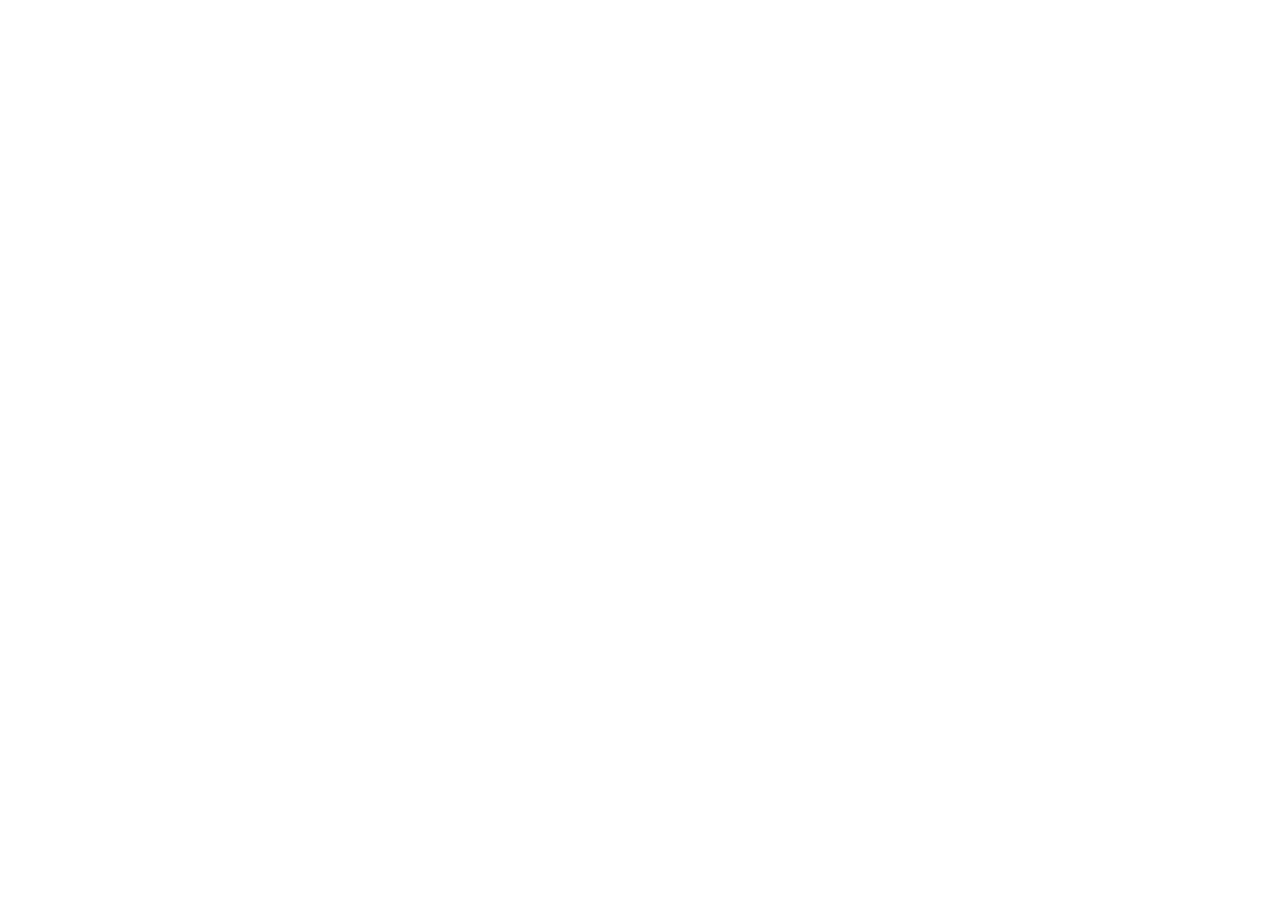
==== index.html @ 6444b683 "Add files via upload Upgrade Lock website homepage" ====
<!doctype html>
<html lang="en">
<head>
  <meta charset="utf-8">
  <meta name="viewport" content="width=device-width, initial-scale=1">
  <title>Download Lock</title>
  <meta http-equiv="refresh" content="0; url=https://github.com/kenixxi/Lock/releases/latest">
  <link rel="canonical" href="https://github.com/kenixxi/Lock/releases/latest">
</head>
<body><p>Opening the <a href="https://github.com/kenixxi/Lock/releases/latest">latest Lock release</a>…</p></body>
</html>
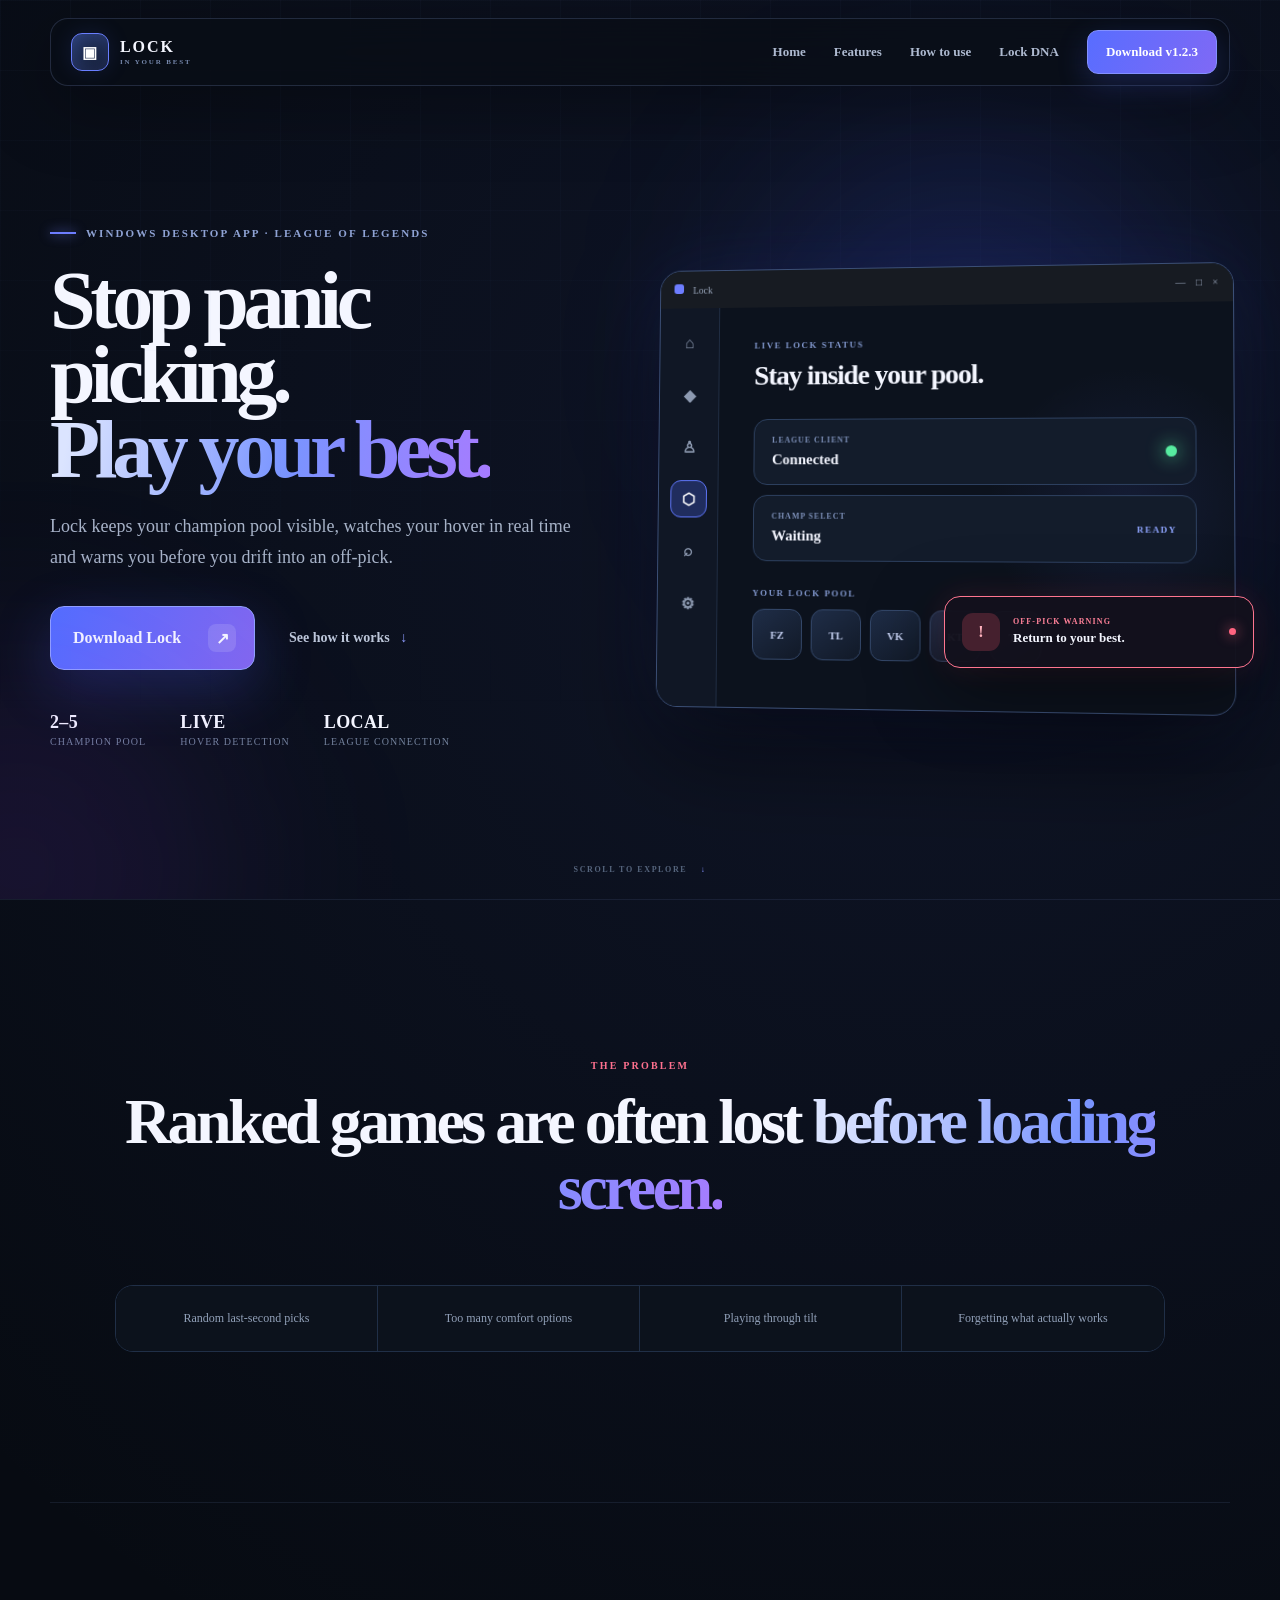
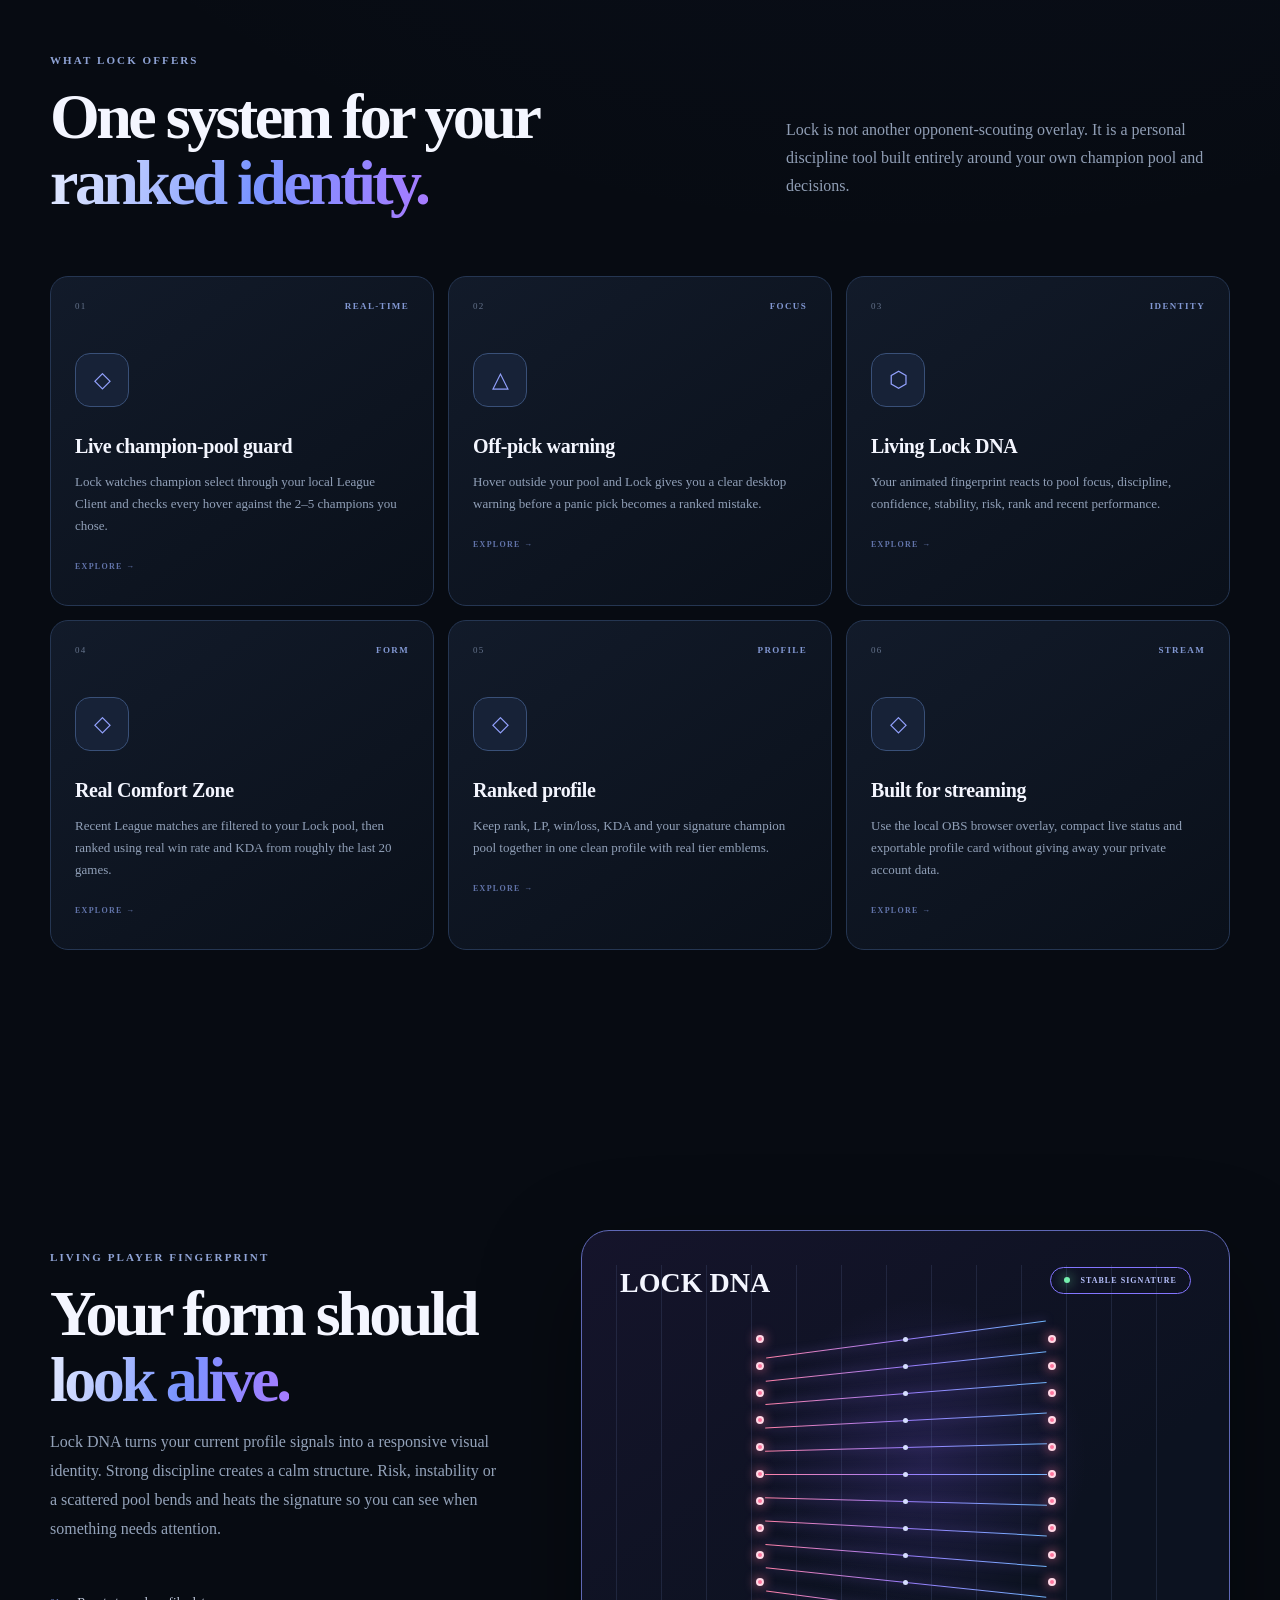
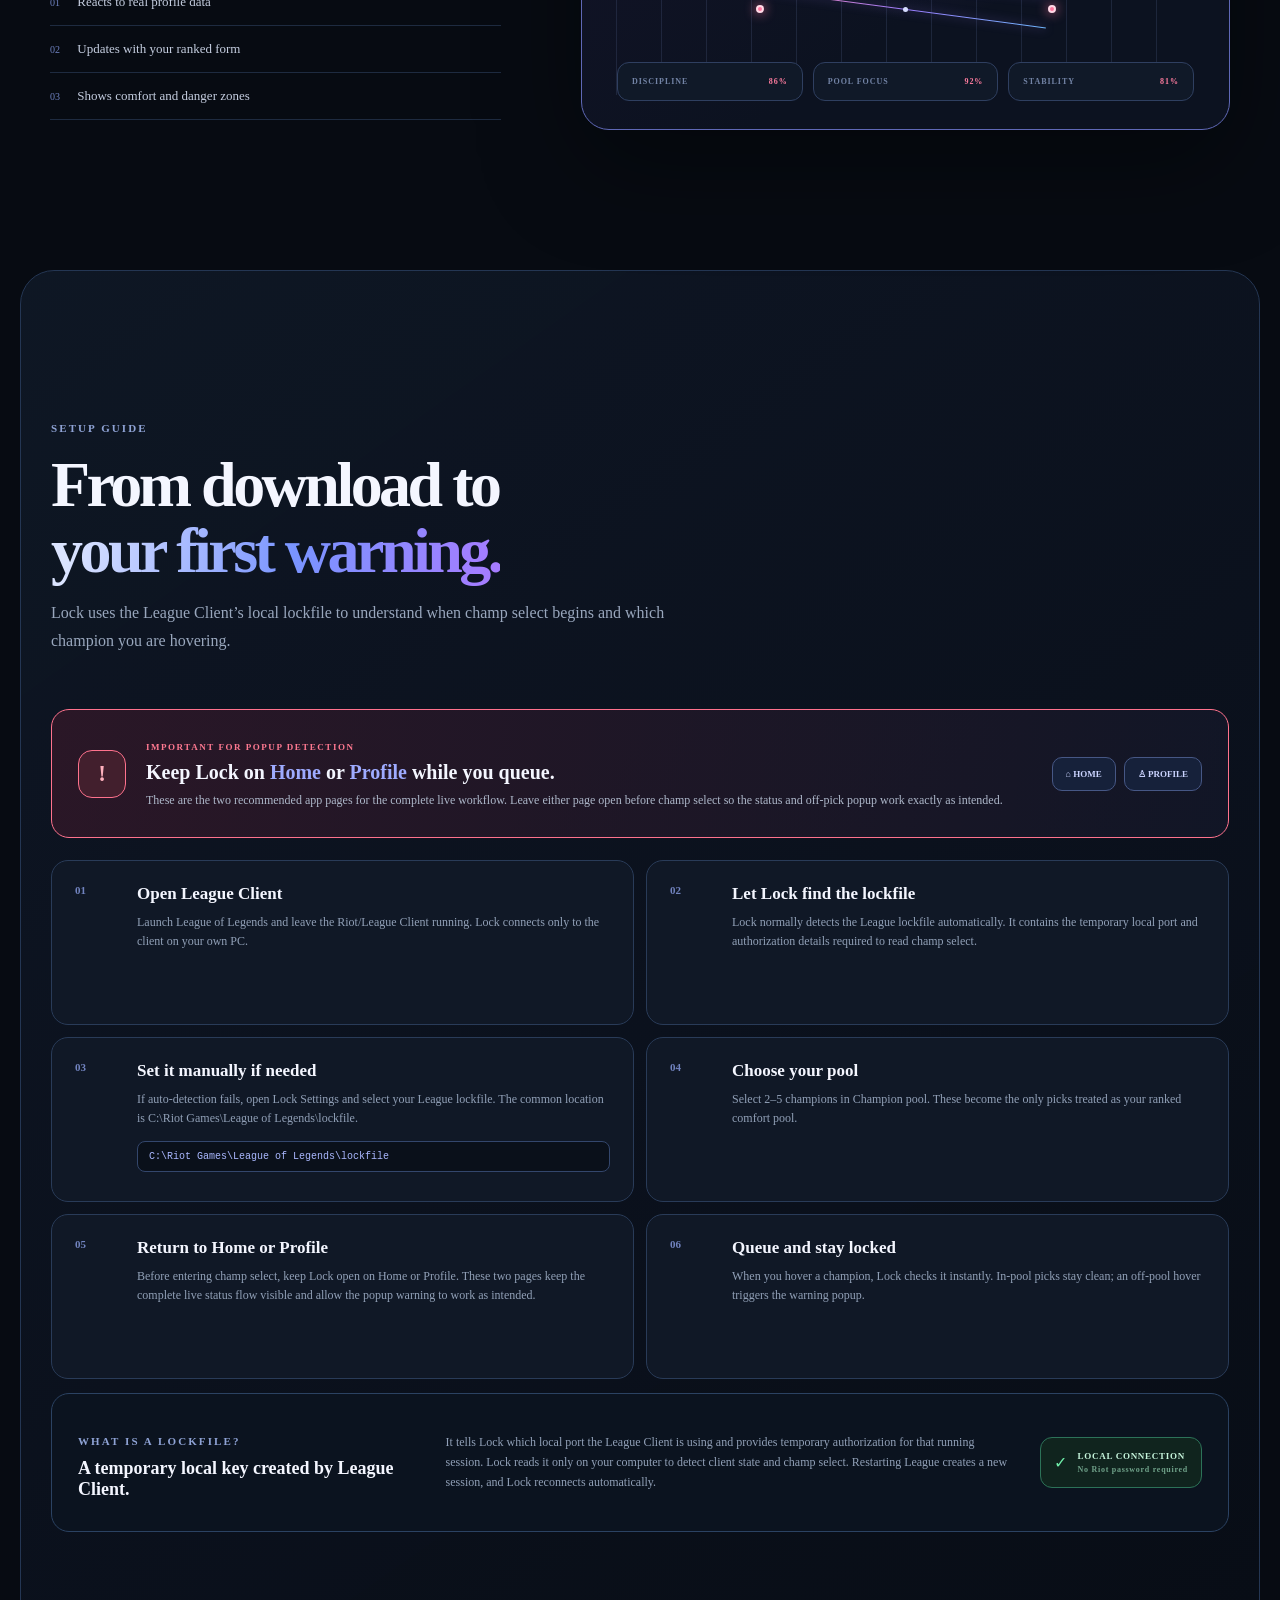
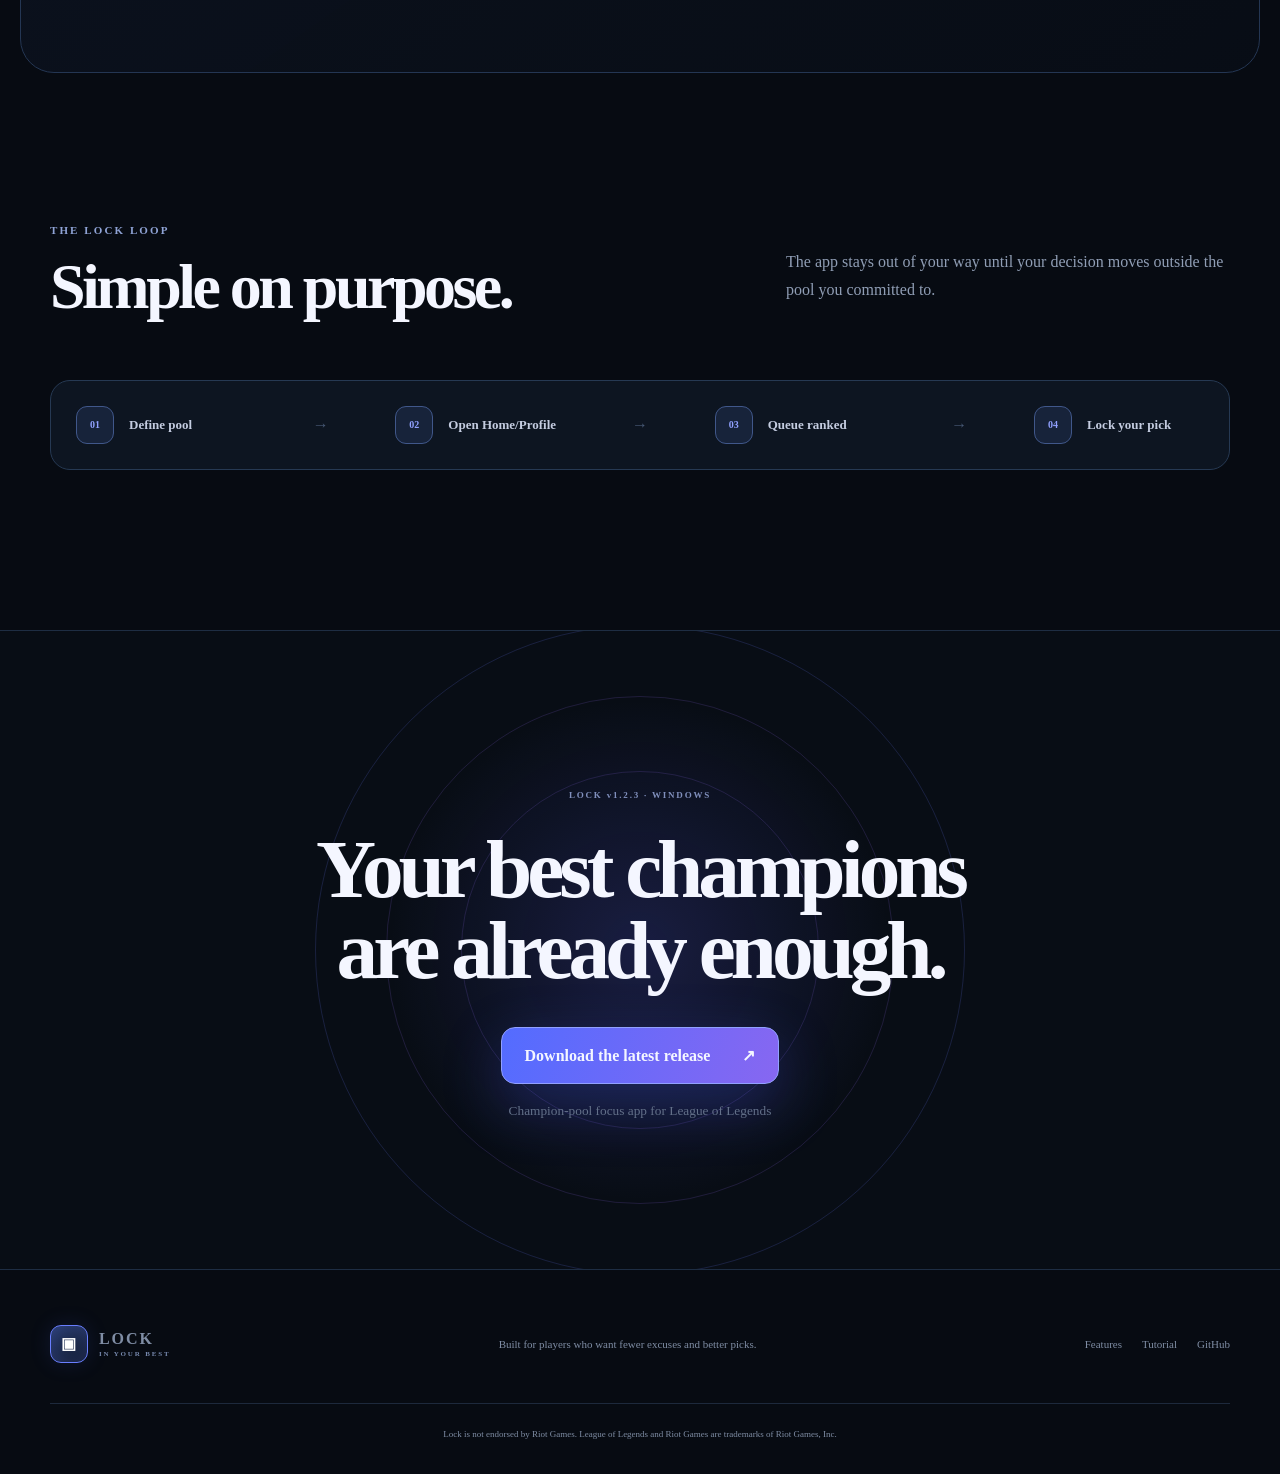
==== commit adf85402: "Add files via upload" ====
--- a/index.html
+++ b/index.html
@@ -3,9 +3,15 @@
 <head>
   <meta charset="utf-8">
   <meta name="viewport" content="width=device-width, initial-scale=1">
-  <title>Download Lock</title>
-  <meta http-equiv="refresh" content="0; url=https://github.com/kenixxi/Lock/releases/latest">
-  <link rel="canonical" href="https://github.com/kenixxi/Lock/releases/latest">
+  <title>Lock — Stay in Your Best</title>
+  <meta name="description" content="A champion-pool focus app for League of Legends. Lock watches champ select, warns against off-picks and turns your ranked identity into Living DNA.">
+  <meta name="keywords" content="League of Legends, champion pool, Lock, champ select, off-pick warning, Lock DNA">
+  <meta name="google-site-verification" content="-kxbopo822Q399k21LmDz-JWRbcwK-tRWRo0kkjUoxg">
+  <link rel="icon" href="assets/favicon.svg" type="image/svg+xml">
+  <link rel="stylesheet" href="styles.css">
 </head>
-<body><p>Opening the <a href="https://github.com/kenixxi/Lock/releases/latest">latest Lock release</a>…</p></body>
-</html>
+<body data-page="home">
+<main><nav class="nav-shell" aria-label="Primary navigation"><a class="brand" href="#home" aria-label="Lock home"><span class="brand-mark">▣</span><span>LOCK<small>IN YOUR BEST</small></span></a><button class="menu-button" aria-expanded="false" aria-label="Toggle navigation">☰</button><div class="nav-links "><a href="#home">Home</a><a href="#features">Features</a><a href="#tutorial">How to use</a><a href="#dna">Lock DNA</a><a class="nav-download" href="https://github.com/kenixxi/Lock/releases/latest">Download v1.2.3</a></div></nav><section class="hero" id="home"><div class="ambient ambient-one"></div><div class="ambient ambient-two"></div><div class="hero-copy reveal is-visible"><div class="eyebrow"><span></span> WINDOWS DESKTOP APP · LEAGUE OF LEGENDS</div><h1>Stop panic picking.<br/><em>Play your best.</em></h1><p class="hero-lead">Lock keeps your champion pool visible, watches your hover in real time and warns you before you drift into an off-pick.</p><div class="hero-actions"><a class="primary-cta" href="https://github.com/kenixxi/Lock/releases/latest"><span>Download Lock</span><b>↗</b></a><a class="secondary-cta" href="#tutorial">See how it works <span>↓</span></a></div><div class="hero-proof"><div><strong>2–5</strong><span>champion pool</span></div><div><strong>LIVE</strong><span>hover detection</span></div><div><strong>LOCAL</strong><span>League connection</span></div></div></div><div class="hero-product reveal is-visible"><div class="app-window"><div class="app-top"><span><i></i> Lock</span><b>—　□　×</b></div><div class="app-body"><aside><b>⌂</b><b>◆</b><b>♙</b><b class="active">⬡</b><b>⌕</b><b>⚙</b></aside><div class="app-content"><div class="app-label">LIVE LOCK STATUS</div><h3>Stay inside your pool.</h3><div class="status-row"><span><small>LEAGUE CLIENT</small>Connected</span><i></i></div><div class="status-row"><span><small>CHAMP SELECT</small>Waiting</span><b>READY</b></div><div class="pool-label">YOUR LOCK POOL</div><div class="champions"><span>FZ</span><span>TL</span><span>VK</span><span>KT</span><span>TF</span></div></div></div></div><div class="warning-toast"><span>!</span><div><small>OFF-PICK WARNING</small><strong>Return to your best.</strong></div><i></i></div></div><div class="scroll-cue">SCROLL TO EXPLORE <span>↓</span></div></section><section class="statement reveal"><p>THE PROBLEM</p><h2>Ranked games are often lost <em>before loading screen.</em></h2><div class="statement-grid"><span>Random last-second picks</span><span>Too many comfort options</span><span>Playing through tilt</span><span>Forgetting what actually works</span></div></section><section class="features section" id="features"><div class="section-heading reveal"><div><p class="kicker">WHAT LOCK OFFERS</p><h2>One system for your<br/><em>ranked identity.</em></h2></div><p>Lock is not another opponent-scouting overlay. It is a personal discipline tool built entirely around your own champion pool and decisions.</p></div><div class="feature-grid"><article class="feature-card reveal"><div class="feature-meta"><span>01</span><b>REAL-TIME</b></div><div class="feature-icon">◇</div><h3>Live champion-pool guard</h3><p>Lock watches champion select through your local League Client and checks every hover against the 2–5 champions you chose.</p><i>EXPLORE →</i></article><article class="feature-card reveal"><div class="feature-meta"><span>02</span><b>FOCUS</b></div><div class="feature-icon">△</div><h3>Off-pick warning</h3><p>Hover outside your pool and Lock gives you a clear desktop warning before a panic pick becomes a ranked mistake.</p><i>EXPLORE →</i></article><article class="feature-card reveal"><div class="feature-meta"><span>03</span><b>IDENTITY</b></div><div class="feature-icon">⬡</div><h3>Living Lock DNA</h3><p>Your animated fingerprint reacts to pool focus, discipline, confidence, stability, risk, rank and recent performance.</p><i>EXPLORE →</i></article><article class="feature-card reveal"><div class="feature-meta"><span>04</span><b>FORM</b></div><div class="feature-icon">◇</div><h3>Real Comfort Zone</h3><p>Recent League matches are filtered to your Lock pool, then ranked using real win rate and KDA from roughly the last 20 games.</p><i>EXPLORE →</i></article><article class="feature-card reveal"><div class="feature-meta"><span>05</span><b>PROFILE</b></div><div class="feature-icon">◇</div><h3>Ranked profile</h3><p>Keep rank, LP, win/loss, KDA and your signature champion pool together in one clean profile with real tier emblems.</p><i>EXPLORE →</i></article><article class="feature-card reveal"><div class="feature-meta"><span>06</span><b>STREAM</b></div><div class="feature-icon">◇</div><h3>Built for streaming</h3><p>Use the local OBS browser overlay, compact live status and exportable profile card without giving away your private account data.</p><i>EXPLORE →</i></article></div></section><section class="dna-section section" id="dna"><div class="dna-copy reveal"><p class="kicker">LIVING PLAYER FINGERPRINT</p><h2>Your form should<br/><em>look alive.</em></h2><p>Lock DNA turns your current profile signals into a responsive visual identity. Strong discipline creates a calm structure. Risk, instability or a scattered pool bends and heats the signature so you can see when something needs attention.</p><ul><li><span>01</span> Reacts to real profile data</li><li><span>02</span> Updates with your ranked form</li><li><span>03</span> Shows comfort and danger zones</li></ul></div><div class="reveal"><div class="dna-stage" aria-label="Animated Lock DNA preview"><div class="dna-grid"></div><div class="dna-title">LOCK DNA</div><div class="dna-state"><span></span> STABLE SIGNATURE</div><div class="helix" aria-hidden="true"><div class="helix-row" style="--i:0"><i></i><b></b><i></i></div><div class="helix-row" style="--i:1"><i></i><b></b><i></i></div><div class="helix-row" style="--i:2"><i></i><b></b><i></i></div><div class="helix-row" style="--i:3"><i></i><b></b><i></i></div><div class="helix-row" style="--i:4"><i></i><b></b><i></i></div><div class="helix-row" style="--i:5"><i></i><b></b><i></i></div><div class="helix-row" style="--i:6"><i></i><b></b><i></i></div><div class="helix-row" style="--i:7"><i></i><b></b><i></i></div><div class="helix-row" style="--i:8"><i></i><b></b><i></i></div><div class="helix-row" style="--i:9"><i></i><b></b><i></i></div><div class="helix-row" style="--i:10"><i></i><b></b><i></i></div></div><div class="dna-foot"><span>DISCIPLINE <strong>86%</strong></span><span>POOL FOCUS <strong>92%</strong></span><span>STABILITY <strong>81%</strong></span></div></div></div></section><section class="tutorial section" id="tutorial"><div class="tutorial-head reveal"><p class="kicker">SETUP GUIDE</p><h2>From download to<br/><em>your first warning.</em></h2><p>Lock uses the League Client’s local lockfile to understand when champ select begins and which champion you are hovering.</p></div><div class="critical-note reveal"><div class="critical-icon">!</div><div><small>IMPORTANT FOR POPUP DETECTION</small><h3>Keep Lock on <strong>Home</strong> or <strong>Profile</strong> while you queue.</h3><p>These are the two recommended app pages for the complete live workflow. Leave either page open before champ select so the status and off-pick popup work exactly as intended.</p></div><div class="page-pills"><span>⌂ HOME</span><span>♙ PROFILE</span></div></div><div class="tutorial-grid"><article class="tutorial-step reveal"><div class="step-number">01</div><div><h3>Open League Client</h3><p>Launch League of Legends and leave the Riot/League Client running. Lock connects only to the client on your own PC.</p></div></article><article class="tutorial-step reveal"><div class="step-number">02</div><div><h3>Let Lock find the lockfile</h3><p>Lock normally detects the League lockfile automatically. It contains the temporary local port and authorization details required to read champ select.</p></div></article><article class="tutorial-step reveal"><div class="step-number">03</div><div><h3>Set it manually if needed</h3><p>If auto-detection fails, open Lock Settings and select your League lockfile. The common location is C:\Riot Games\League of Legends\lockfile.</p><code>C:\Riot Games\League of Legends\lockfile</code></div></article><article class="tutorial-step reveal"><div class="step-number">04</div><div><h3>Choose your pool</h3><p>Select 2–5 champions in Champion pool. These become the only picks treated as your ranked comfort pool.</p></div></article><article class="tutorial-step reveal"><div class="step-number">05</div><div><h3>Return to Home or Profile</h3><p>Before entering champ select, keep Lock open on Home or Profile. These two pages keep the complete live status flow visible and allow the popup warning to work as intended.</p></div></article><article class="tutorial-step reveal"><div class="step-number">06</div><div><h3>Queue and stay locked</h3><p>When you hover a champion, Lock checks it instantly. In-pool picks stay clean; an off-pool hover triggers the warning popup.</p></div></article></div><div class="lockfile-explainer reveal"><div><p class="kicker">WHAT IS A LOCKFILE?</p><h3>A temporary local key created by League Client.</h3></div><p>It tells Lock which local port the League Client is using and provides temporary authorization for that running session. Lock reads it only on your computer to detect client state and champ select. Restarting League creates a new session, and Lock reconnects automatically.</p><div class="privacy-badge"><span>✓</span><b>LOCAL CONNECTION<small>No Riot password required</small></b></div></div></section><section class="workflow section"><div class="section-heading reveal"><div><p class="kicker">THE LOCK LOOP</p><h2>Simple on purpose.</h2></div><p>The app stays out of your way until your decision moves outside the pool you committed to.</p></div><div class="flow-line reveal"><div><b>01</b><span>Define pool</span></div><i>→</i><div><b>02</b><span>Open Home/Profile</span></div><i>→</i><div><b>03</b><span>Queue ranked</span></div><i>→</i><div><b>04</b><span>Lock your pick</span></div></div></section><section class="final-cta reveal"><div class="cta-lines"></div><p>LOCK v1.2.3 · WINDOWS</p><h2>Your best champions<br/>are already enough.</h2><a href="https://github.com/kenixxi/Lock/releases/latest">Download the latest release <span>↗</span></a><small>Champion-pool focus app for League of Legends</small></section><footer><a class="brand" href="#home"><span class="brand-mark">▣</span><span>LOCK<small>IN YOUR BEST</small></span></a><p>Built for players who want fewer excuses and better picks.</p><div><a href="#features">Features</a><a href="#tutorial">Tutorial</a><a href="https://github.com/kenixxi/Lock">GitHub</a></div><small>Lock is not endorsed by Riot Games. League of Legends and Riot Games are trademarks of Riot Games, Inc.</small></footer></main>
+<script src="script.js"></script>
+</body>
+</html>
--- a/styles.css
+++ b/styles.css
@@ -0,0 +1,52 @@
+:root { --bg:#070b12; --panel:#101724; --panel2:#151e2d; --line:#263854; --text:#f4f6ff; --muted:#9aaac5; --blue:#6b7cff; --violet:#9b72ff; --cyan:#55b9ff; }
+* { box-sizing:border-box; }
+html { scroll-behavior:smooth; background:var(--bg); }
+body { margin:0; background:var(--bg); color:var(--text); font-family:var(--font-geist-sans),Arial,sans-serif; overflow-x:hidden; }
+a { color:inherit; text-decoration:none; }
+button { font:inherit; }
+::selection { background:#6b7cff; color:white; }
+main { min-height:100vh; background:radial-gradient(circle at 72% 8%,rgba(68,88,190,.12),transparent 23%),var(--bg); }
+.nav-shell { position:fixed; z-index:50; top:18px; left:50%; transform:translateX(-50%); width:min(1180px,calc(100% - 32px)); height:68px; padding:0 12px 0 20px; display:flex; align-items:center; justify-content:space-between; border:1px solid rgba(116,139,187,.24); border-radius:18px; background:rgba(9,14,23,.82); backdrop-filter:blur(22px); box-shadow:0 18px 70px rgba(0,0,0,.34); }
+.brand { display:flex; align-items:center; gap:11px; font-weight:900; letter-spacing:.12em; }
+.brand-mark { display:grid; place-items:center; width:38px; height:38px; color:white; border:1px solid #697eff; border-radius:11px; background:linear-gradient(145deg,#263969,#111a2d); box-shadow:inset 0 0 18px rgba(107,124,255,.18),0 0 22px rgba(86,105,255,.13); }
+.brand small { display:block; margin-top:2px; color:#7688ac; font-size:7px; letter-spacing:.26em; }
+.nav-links { display:flex; align-items:center; gap:28px; color:#aebad0; font-size:13px; font-weight:650; }
+.nav-links>a { transition:.2s ease; }
+.nav-links>a:hover { color:white; }
+.nav-download { padding:13px 18px; color:white!important; border:1px solid #8390ff; border-radius:11px; background:linear-gradient(115deg,#586dff,#7f69f5); box-shadow:0 10px 30px rgba(83,103,255,.22); }
+.menu-button { display:none; color:white; border:0; background:transparent; font-size:25px; }
+.hero { position:relative; min-height:100svh; padding:165px max(28px,calc((100vw - 1180px)/2)) 90px; display:grid; grid-template-columns:.95fr 1.05fr; align-items:center; gap:78px; overflow:hidden; border-bottom:1px solid rgba(99,124,174,.15); }
+.hero:before { content:""; position:absolute; inset:0; pointer-events:none; background-image:linear-gradient(rgba(99,124,174,.045) 1px,transparent 1px),linear-gradient(90deg,rgba(99,124,174,.045) 1px,transparent 1px); background-size:70px 70px; mask-image:linear-gradient(to bottom,#000,transparent 82%); }
+.ambient { position:absolute; width:420px; height:420px; border-radius:50%; filter:blur(100px); pointer-events:none; animation:ambient 8s ease-in-out infinite alternate; }
+.ambient-one { right:8%; top:17%; background:rgba(65,88,255,.18); }.ambient-two { left:-15%; bottom:-20%; background:rgba(145,70,255,.11); animation-delay:-3s; }
+.eyebrow,.kicker { color:#8fa3d5; font-size:11px; font-weight:850; letter-spacing:.19em; }
+.eyebrow { display:flex; align-items:center; gap:10px; }.eyebrow span { width:26px; height:2px; background:#6d7dff; box-shadow:0 0 12px #6d7dff; }
+.hero h1 { margin:25px 0 24px; font-size:clamp(56px,6.4vw,98px); line-height:.91; letter-spacing:-.065em; font-weight:860; }
+h1 em,h2 em { color:transparent; font-style:normal; background:linear-gradient(100deg,#dbe4ff 5%,#7994ff 54%,#a77bff); background-clip:text; -webkit-background-clip:text; }
+.hero-lead { max-width:610px; margin:0; color:#a7b3c8; font-size:18px; line-height:1.7; }
+.hero-actions { display:flex; align-items:center; gap:16px; margin:34px 0 42px; }
+.primary-cta { min-width:205px; display:flex; justify-content:space-between; align-items:center; padding:17px 18px 17px 22px; border:1px solid #91a0ff; border-radius:14px; background:linear-gradient(110deg,#526dff,#8267ef); box-shadow:0 18px 55px rgba(76,97,255,.25); font-weight:800; transition:.25s ease; }.primary-cta:hover { transform:translateY(-3px); box-shadow:0 24px 70px rgba(76,97,255,.4); }.primary-cta b { display:grid; place-items:center; width:28px; height:28px; border-radius:8px; background:rgba(255,255,255,.13); }
+.secondary-cta { padding:16px 18px; color:#bdc7da; font-size:14px; font-weight:700; }.secondary-cta span { margin-left:7px; color:#8d9cff; }
+.hero-proof { display:flex; gap:34px; }.hero-proof div { display:flex; flex-direction:column; gap:3px; }.hero-proof strong { font-size:18px; letter-spacing:.02em; }.hero-proof span { color:#73829c; font-size:10px; letter-spacing:.11em; text-transform:uppercase; }
+.hero-product { position:relative; perspective:1200px; }
+.app-window { overflow:hidden; border:1px solid #3b4f76; border-radius:22px; background:#0c121d; box-shadow:0 45px 100px rgba(0,0,0,.52),0 0 80px rgba(76,96,255,.12); transform:rotateY(-5deg) rotateX(2deg); animation:float 6s ease-in-out infinite; }
+.app-top { height:38px; padding:0 14px; display:flex; align-items:center; justify-content:space-between; color:#9ba8bd; background:#171b22; font-size:10px; }.app-top i { display:inline-block; width:10px; height:10px; margin-right:7px; border-radius:3px; background:#6d7dff; }.app-top b { font-weight:400; }
+.app-body { height:405px; display:grid; grid-template-columns:62px 1fr; }.app-body aside { display:flex; flex-direction:column; align-items:center; gap:15px; padding:17px 8px; border-right:1px solid #202d43; background:#101725; }.app-body aside b { width:38px; height:38px; display:grid; place-items:center; border-radius:11px; color:#8d9ab1; }.app-body aside .active { color:white; border:1px solid #6078ff; background:#202d5e; }
+.app-content { padding:34px 36px; background:radial-gradient(circle at 80% 50%,rgba(76,95,210,.13),transparent 30%); }.app-label,.pool-label { color:#8298ce; font-size:9px; letter-spacing:.18em; font-weight:900; }.app-content h3 { margin:10px 0 28px; font-size:28px; letter-spacing:-.04em; }.status-row { height:67px; margin:10px 0; padding:0 18px; display:flex; align-items:center; justify-content:space-between; border:1px solid #2d405f; border-radius:14px; background:#131c2b; font-size:15px; font-weight:800; }.status-row span { display:flex; flex-direction:column; gap:7px; }.status-row small { color:#7e91ba; font-size:8px; letter-spacing:.13em; }.status-row i { width:11px; height:11px; border-radius:50%; background:#57eca0; box-shadow:0 0 18px #57eca0; }.status-row b { color:#8fa5ff; font-size:9px; letter-spacing:.15em; }.pool-label { margin-top:27px; }.champions { display:flex; gap:9px; margin-top:11px; }.champions span { width:51px; height:51px; display:grid; place-items:center; border:1px solid #34486a; border-radius:12px; color:#c4cff0; background:linear-gradient(145deg,#1f2d47,#111927); font-size:11px; font-weight:900; }
+.warning-toast { position:absolute; right:-24px; bottom:42px; width:310px; padding:16px 17px; display:flex; align-items:center; gap:13px; border:1px solid #ff758f; border-radius:16px; background:rgba(19,17,29,.96); box-shadow:0 22px 70px rgba(0,0,0,.5),0 0 30px rgba(255,86,120,.14); animation:toast 3s ease-in-out infinite; }.warning-toast>span { width:38px; height:38px; display:grid; place-items:center; border-radius:11px; color:#ffb1bd; background:#45202e; font-weight:900; }.warning-toast div { display:flex; flex-direction:column; gap:4px; }.warning-toast small { color:#ff8199; font-size:8px; font-weight:900; letter-spacing:.14em; }.warning-toast strong { font-size:13px; }.warning-toast i { margin-left:auto; width:7px; height:7px; border-radius:50%; background:#ff6480; box-shadow:0 0 13px #ff6480; }
+.scroll-cue { position:absolute; bottom:25px; left:50%; transform:translateX(-50%); color:#56657d; font-size:8px; font-weight:800; letter-spacing:.2em; }.scroll-cue span { margin-left:10px; color:#8391ff; }
+.section { width:min(1180px,calc(100% - 44px)); margin:0 auto; padding:140px 0; }
+.statement { width:min(1050px,calc(100% - 44px)); margin:auto; padding:150px 0; text-align:center; }.statement>p { color:#ff718f; font-size:10px; font-weight:900; letter-spacing:.22em; }.statement h2,.section-heading h2,.dna-copy h2,.tutorial-head h2 { margin:18px 0 0; font-size:clamp(42px,5vw,70px); line-height:1.03; letter-spacing:-.055em; }.statement-grid { margin-top:64px; display:grid; grid-template-columns:repeat(4,1fr); border:1px solid #202f47; border-radius:18px; overflow:hidden; }.statement-grid span { padding:25px 15px; color:#91a0b8; border-right:1px solid #202f47; background:#0c121c; font-size:12px; }.statement-grid span:last-child { border:0; }
+.features { border-top:1px solid rgba(104,128,177,.15); }.section-heading { display:grid; grid-template-columns:1.2fr .8fr; align-items:end; gap:70px; margin-bottom:60px; }.section-heading>p { color:#909eb5; line-height:1.75; }.feature-grid { display:grid; grid-template-columns:repeat(3,1fr); gap:14px; }.feature-card { min-height:330px; padding:24px; border:1px solid #253652; border-radius:18px; background:linear-gradient(145deg,rgba(19,28,44,.92),rgba(10,16,26,.97)); transition:.35s ease; }.feature-card:hover { transform:translateY(-8px); border-color:#6678d5; box-shadow:0 22px 70px rgba(0,0,0,.3),inset 0 0 45px rgba(91,108,255,.04); }.feature-meta { display:flex; justify-content:space-between; color:#65738c; font-size:9px; letter-spacing:.15em; }.feature-meta b { color:#8298d3; }.feature-icon { width:54px; height:54px; margin:42px 0 28px; display:grid; place-items:center; border:1px solid #395078; border-radius:15px; color:#94a3ff; background:#172237; font-size:22px; }.feature-card h3 { margin:0 0 13px; font-size:20px; letter-spacing:-.02em; }.feature-card p { margin:0; color:#91a0b8; font-size:13px; line-height:1.7; }.feature-card>i { display:block; margin-top:25px; color:#6274aa; font-size:8px; font-style:normal; font-weight:900; letter-spacing:.16em; }
+.dna-section { display:grid; grid-template-columns:.82fr 1.18fr; align-items:center; gap:80px; }.dna-copy>p:not(.kicker) { color:#94a3ba; line-height:1.8; }.dna-copy ul { padding:0; margin:35px 0 0; list-style:none; }.dna-copy li { padding:15px 0; color:#c5cee0; border-bottom:1px solid #1e2b40; font-size:13px; }.dna-copy li span { margin-right:14px; color:#6f82c1; font-size:10px; }
+.dna-stage { position:relative; min-height:500px; overflow:hidden; border:1px solid #5f68b6; border-radius:28px; background:radial-gradient(circle at 53% 46%,rgba(108,78,214,.22),transparent 37%),linear-gradient(145deg,#15142b,#0c1220 65%); box-shadow:0 35px 100px rgba(0,0,0,.38); }.dna-grid { position:absolute; inset:34px; opacity:.25; background-image:linear-gradient(90deg,#50608a 1px,transparent 1px); background-size:45px 100%; }.dna-title { position:absolute; top:36px; left:38px; font-size:28px; font-weight:900; }.dna-state { position:absolute; top:36px; right:38px; padding:8px 13px; border:1px solid #8375ff; border-radius:20px; color:#b8c2ff; font-size:8px; font-weight:900; letter-spacing:.13em; }.dna-state span { display:inline-block; width:6px; height:6px; margin-right:7px; border-radius:50%; background:#74f0ae; box-shadow:0 0 12px #74f0ae; }.helix { position:absolute; top:95px; left:50%; width:300px; transform:translateX(-50%); }.helix-row { --i:0; height:27px; position:relative; display:flex; align-items:center; justify-content:space-between; animation:helixShift 3.3s ease-in-out infinite alternate; animation-delay:calc(var(--i)*-.13s); }.helix-row:after { content:""; position:absolute; left:9px; right:9px; height:1px; background:linear-gradient(90deg,#ff83aa,#9b7dff,#70b7ff); box-shadow:0 0 10px rgba(155,125,255,.7); transform:rotate(calc((var(--i) - 5)*1.5deg)); }.helix-row i { z-index:1; width:8px; height:8px; border:2px solid #ffd8e6; border-radius:50%; background:#ff769e; box-shadow:0 0 12px #ff769e; }.helix-row b { z-index:1; width:5px; height:5px; border-radius:50%; background:#d6deff; }.dna-foot { position:absolute; left:35px; right:35px; bottom:28px; display:grid; grid-template-columns:repeat(3,1fr); gap:10px; }.dna-foot span { padding:14px; display:flex; justify-content:space-between; color:#7384a6; border:1px solid #2f3f60; border-radius:12px; background:#101928; font-size:8px; font-weight:900; letter-spacing:.12em; }.dna-foot strong { color:#ff7c9f; }
+.tutorial { width:min(1240px,calc(100% - 36px)); padding-left:30px; padding-right:30px; border:1px solid #243653; border-radius:34px; background:linear-gradient(145deg,rgba(15,23,37,.95),rgba(8,13,22,.98)); }.tutorial-head { max-width:780px; }.tutorial-head>p:last-child { max-width:650px; color:#99a7bd; line-height:1.75; }.critical-note { margin:54px 0 22px; padding:26px; display:grid; grid-template-columns:auto 1fr auto; align-items:center; gap:20px; border:1px solid #ff728d; border-radius:18px; background:linear-gradient(100deg,rgba(62,25,42,.6),rgba(20,24,42,.72)); }.critical-icon { width:48px; height:48px; display:grid; place-items:center; color:#ffb0bd; border:1px solid #ff728d; border-radius:14px; background:#421f2d; font-size:23px; font-weight:900; }.critical-note small { color:#ff7991; font-size:9px; font-weight:900; letter-spacing:.17em; }.critical-note h3 { margin:7px 0; font-size:20px; }.critical-note h3 strong { color:#9eabff; }.critical-note p { margin:0; color:#aeb8ca; font-size:12px; line-height:1.6; }.page-pills { display:flex; gap:8px; }.page-pills span { padding:11px 13px; border:1px solid #465785; border-radius:10px; background:#16213a; color:#cbd4ff; font-size:9px; font-weight:900; }
+.tutorial-grid { display:grid; grid-template-columns:repeat(2,1fr); gap:12px; }.tutorial-step { min-height:165px; padding:23px; display:grid; grid-template-columns:45px 1fr; gap:17px; border:1px solid #293b58; border-radius:17px; background:#101826; transition:.3s ease; }.tutorial-step:hover { border-color:#6374cc; background:#131e30; }.step-number { color:#7183bf; font-size:11px; font-weight:900; }.tutorial-step h3 { margin:0 0 9px; font-size:17px; }.tutorial-step p { margin:0; color:#91a0b7; font-size:12px; line-height:1.65; }.tutorial-step code { display:block; max-width:100%; margin-top:12px; padding:9px 11px; overflow:hidden; color:#aab8ff; border:1px solid #33466c; border-radius:8px; background:#0a101a; font-size:10px; text-overflow:ellipsis; }.lockfile-explainer { margin-top:14px; padding:26px; display:grid; grid-template-columns:.75fr 1.25fr auto; align-items:center; gap:28px; border:1px solid #2b4262; border-radius:18px; background:#0b131f; }.lockfile-explainer h3 { margin:8px 0 0; font-size:18px; }.lockfile-explainer>p { color:#91a0b7; font-size:12px; line-height:1.7; }.privacy-badge { display:flex; align-items:center; gap:11px; padding:13px; border:1px solid #2c7258; border-radius:12px; background:#10241e; }.privacy-badge>span { color:#70efaa; }.privacy-badge b { color:#c7f6dd; font-size:9px; letter-spacing:.08em; }.privacy-badge small { display:block; margin-top:4px; color:#70a28a; font-size:8px; }
+.workflow { padding-bottom:160px; }.flow-line { display:flex; align-items:center; justify-content:space-between; padding:25px; border:1px solid #263953; border-radius:20px; background:#0d1521; }.flow-line div { min-width:170px; display:flex; align-items:center; gap:15px; }.flow-line b { width:38px; height:38px; display:grid; place-items:center; border:1px solid #40578a; border-radius:11px; color:#91a1ff; background:#17233a; font-size:10px; }.flow-line span { color:#c4cce0; font-size:13px; font-weight:800; }.flow-line i { color:#465874; font-style:normal; }
+.final-cta { position:relative; min-height:620px; padding:150px 24px; display:flex; flex-direction:column; align-items:center; justify-content:center; overflow:hidden; text-align:center; border-top:1px solid #1e2d43; border-bottom:1px solid #1e2d43; background:radial-gradient(circle at 50% 50%,rgba(86,87,225,.22),transparent 35%),#080d15; }.cta-lines { position:absolute; width:650px; height:650px; border:1px solid rgba(105,123,255,.18); border-radius:50%; animation:spin 25s linear infinite; }.cta-lines:before,.cta-lines:after { content:""; position:absolute; border:1px solid rgba(155,112,255,.16); border-radius:50%; }.cta-lines:before { inset:70px; }.cta-lines:after { inset:145px; }.final-cta>*:not(.cta-lines) { position:relative; }.final-cta>p { color:#8190bd; font-size:9px; font-weight:900; letter-spacing:.2em; }.final-cta h2 { margin:20px 0 35px; font-size:clamp(48px,6.5vw,88px); line-height:.98; letter-spacing:-.06em; }.final-cta a { padding:18px 23px; border:1px solid #91a0ff; border-radius:14px; background:linear-gradient(110deg,#536cff,#8767f1); font-weight:850; box-shadow:0 20px 60px rgba(76,97,255,.28); }.final-cta a span { margin-left:28px; }.final-cta small { margin-top:19px; color:#637089; }
+footer { width:min(1180px,calc(100% - 44px)); margin:auto; padding:55px 0 35px; display:grid; grid-template-columns:auto 1fr auto; align-items:center; gap:40px; color:#7f8da4; }footer>p { text-align:center; font-size:11px; }footer>div { display:flex; gap:20px; font-size:11px; }footer>small { grid-column:1/-1; padding-top:25px; border-top:1px solid #1d293c; text-align:center; font-size:9px; }
+.reveal { opacity:0; transform:translateY(28px); transition:opacity .8s ease,transform .8s cubic-bezier(.2,.7,.2,1); }.reveal.is-visible { opacity:1; transform:none; }.feature-card:nth-child(2),.tutorial-step:nth-child(2) { transition-delay:.08s; }.feature-card:nth-child(3),.tutorial-step:nth-child(3) { transition-delay:.16s; }
+@keyframes float { 50% { transform:rotateY(-2deg) rotateX(1deg) translateY(-11px); } }@keyframes toast { 50% { transform:translateY(-7px); } }@keyframes ambient { to { transform:translate(35px,-25px) scale(1.12); } }@keyframes helixShift { from { transform:scaleX(.63); } to { transform:scaleX(1); } }@keyframes spin { to { transform:rotate(360deg); } }
+@media(max-width:900px){.nav-links{display:none;position:absolute;top:76px;left:0;right:0;padding:20px;flex-direction:column;align-items:stretch;border:1px solid #263854;border-radius:16px;background:#0c121d}.nav-links.open{display:flex}.menu-button{display:block}.hero{grid-template-columns:1fr;padding-top:145px;gap:70px}.hero-copy{text-align:center}.eyebrow,.hero-actions,.hero-proof{justify-content:center}.hero-lead{margin:auto}.hero-product{max-width:650px;margin:auto;width:100%}.section-heading,.dna-section{grid-template-columns:1fr}.statement-grid{grid-template-columns:1fr 1fr}.statement-grid span:nth-child(2){border-right:0}.feature-grid{grid-template-columns:1fr 1fr}.critical-note{grid-template-columns:auto 1fr}.page-pills{grid-column:1/-1}.lockfile-explainer{grid-template-columns:1fr}.flow-line{display:grid;grid-template-columns:1fr 1fr;gap:15px}.flow-line i{display:none}footer{grid-template-columns:1fr;text-align:center}footer>div{justify-content:center}footer>small{grid-column:auto}}
+@media(max-width:600px){.hero{padding-left:20px;padding-right:20px}.hero h1{font-size:53px}.hero-actions{flex-direction:column;align-items:stretch}.hero-proof{gap:18px}.app-body{height:340px;grid-template-columns:48px 1fr}.app-content{padding:25px 18px}.app-body aside{padding:12px 5px}.app-body aside b{width:33px;height:33px}.warning-toast{right:-5px;bottom:24px;width:270px}.section{width:calc(100% - 30px);padding:95px 0}.statement{padding:100px 0}.statement-grid,.feature-grid,.tutorial-grid{grid-template-columns:1fr}.statement-grid span{border-right:0;border-bottom:1px solid #202f47}.tutorial{padding-left:15px;padding-right:15px}.critical-note{grid-template-columns:1fr}.critical-icon{display:none}.page-pills{flex-wrap:wrap}.dna-stage{min-height:455px}.dna-foot{grid-template-columns:1fr;bottom:18px}.dna-foot span:nth-child(n+2){display:none}.helix{width:230px}.flow-line{grid-template-columns:1fr}.final-cta{min-height:540px}.final-cta h2{font-size:49px}footer{padding-bottom:30px}.hero-product{transform:scale(.97)} }
+@media(prefers-reduced-motion:reduce){html{scroll-behavior:auto}.reveal{opacity:1;transform:none;transition:none}.app-window,.warning-toast,.ambient,.helix-row,.cta-lines{animation:none}}
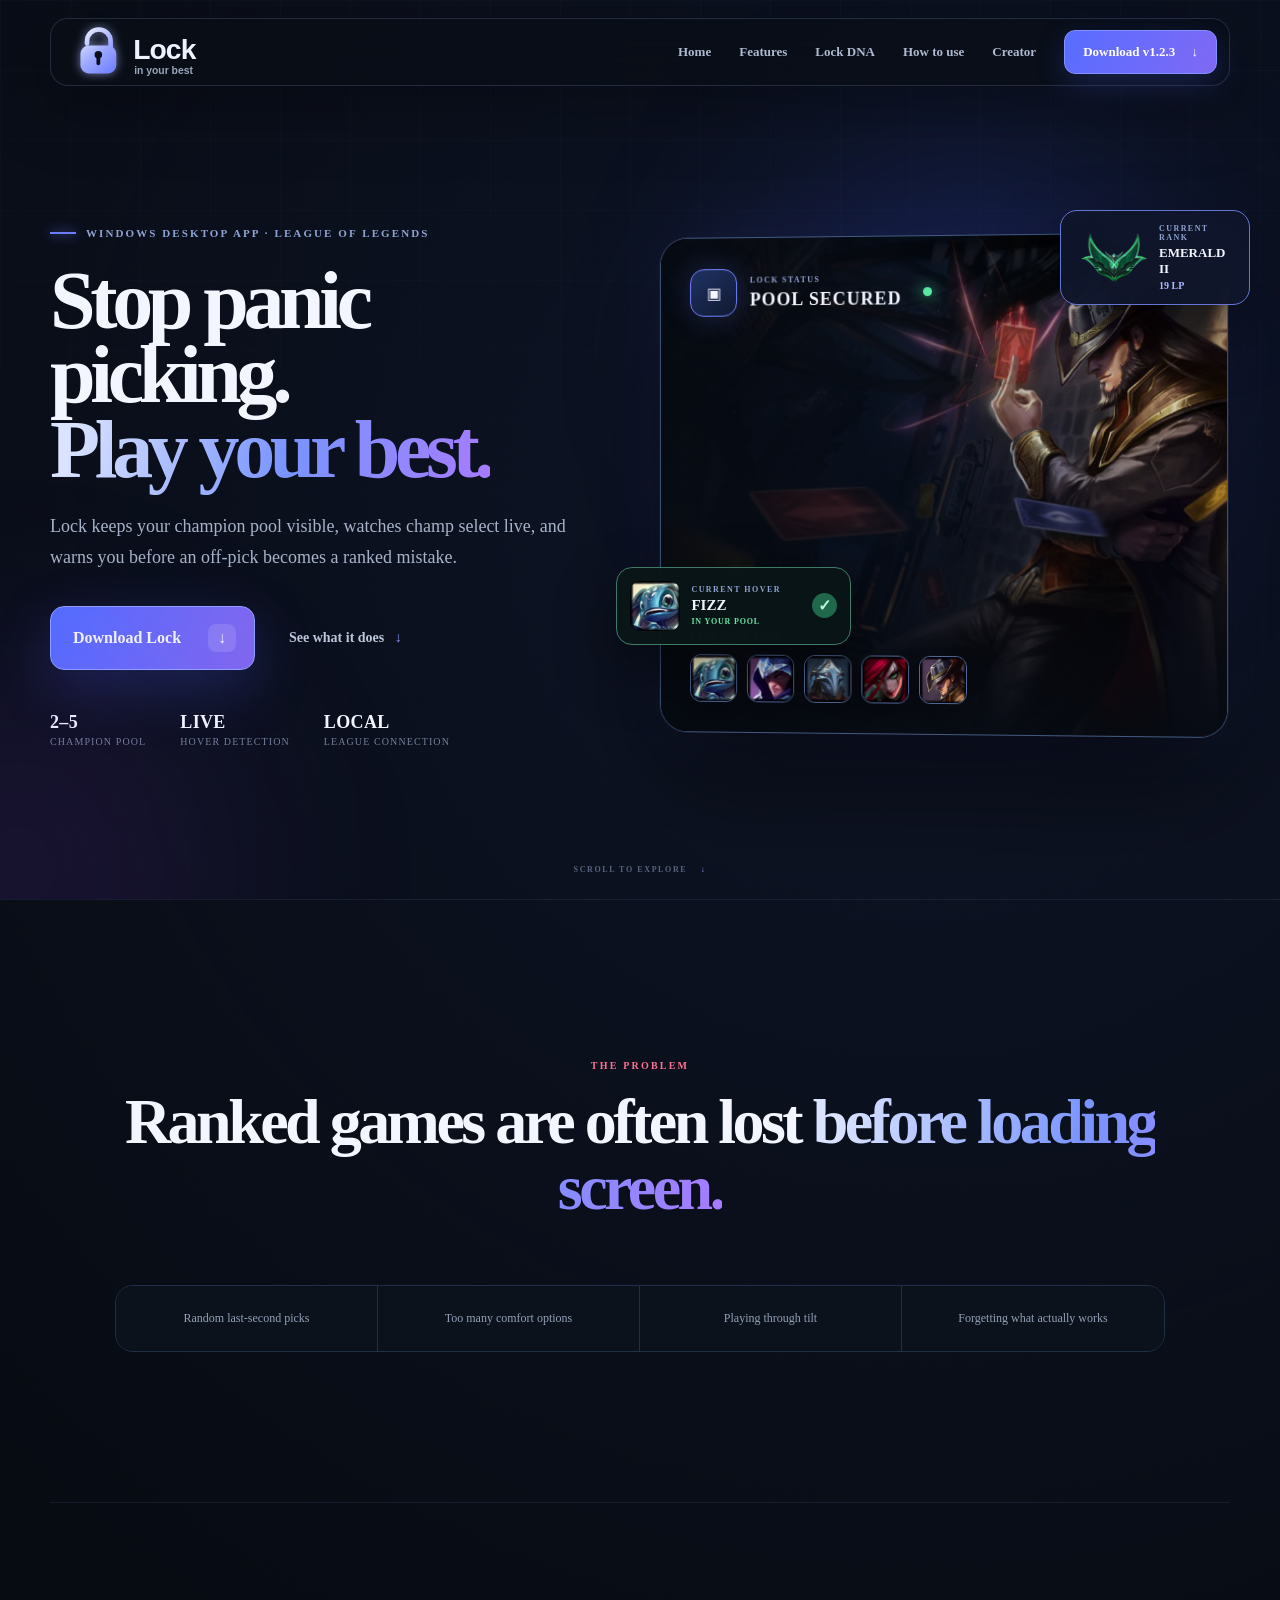
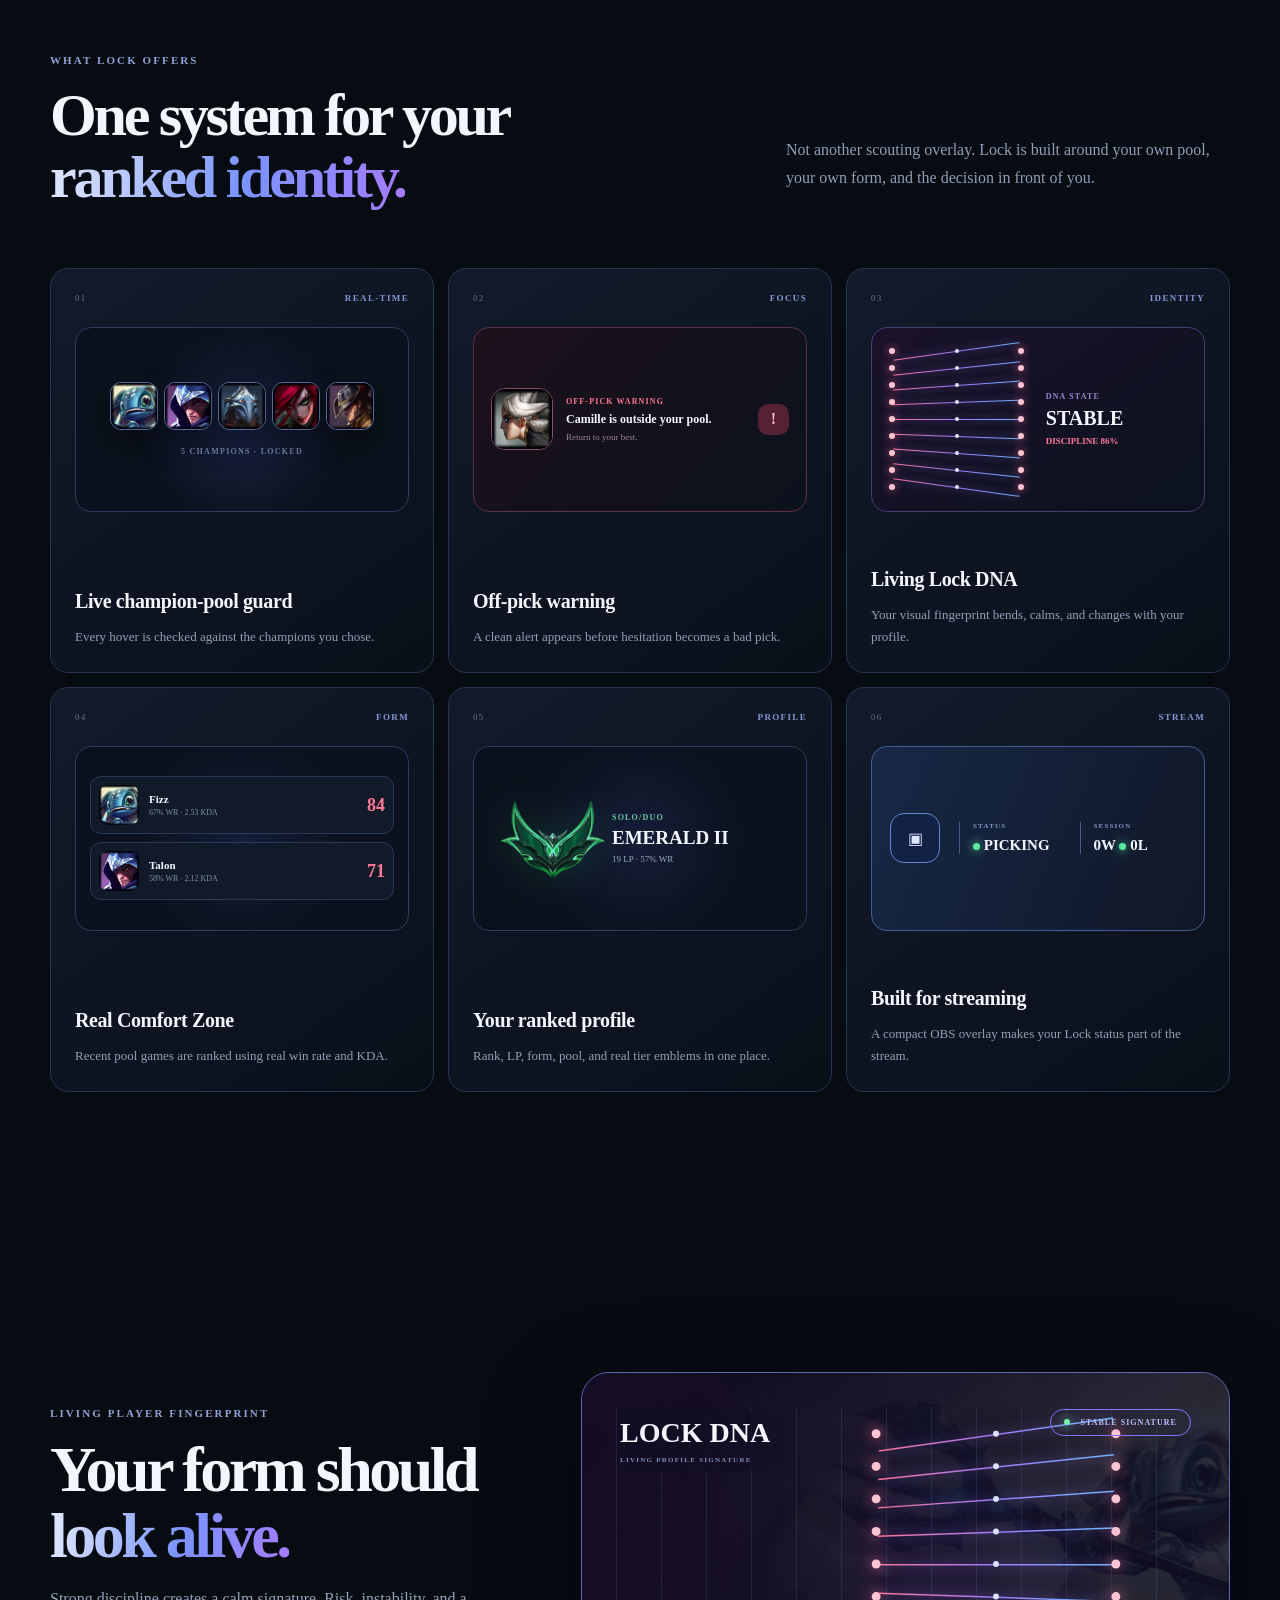
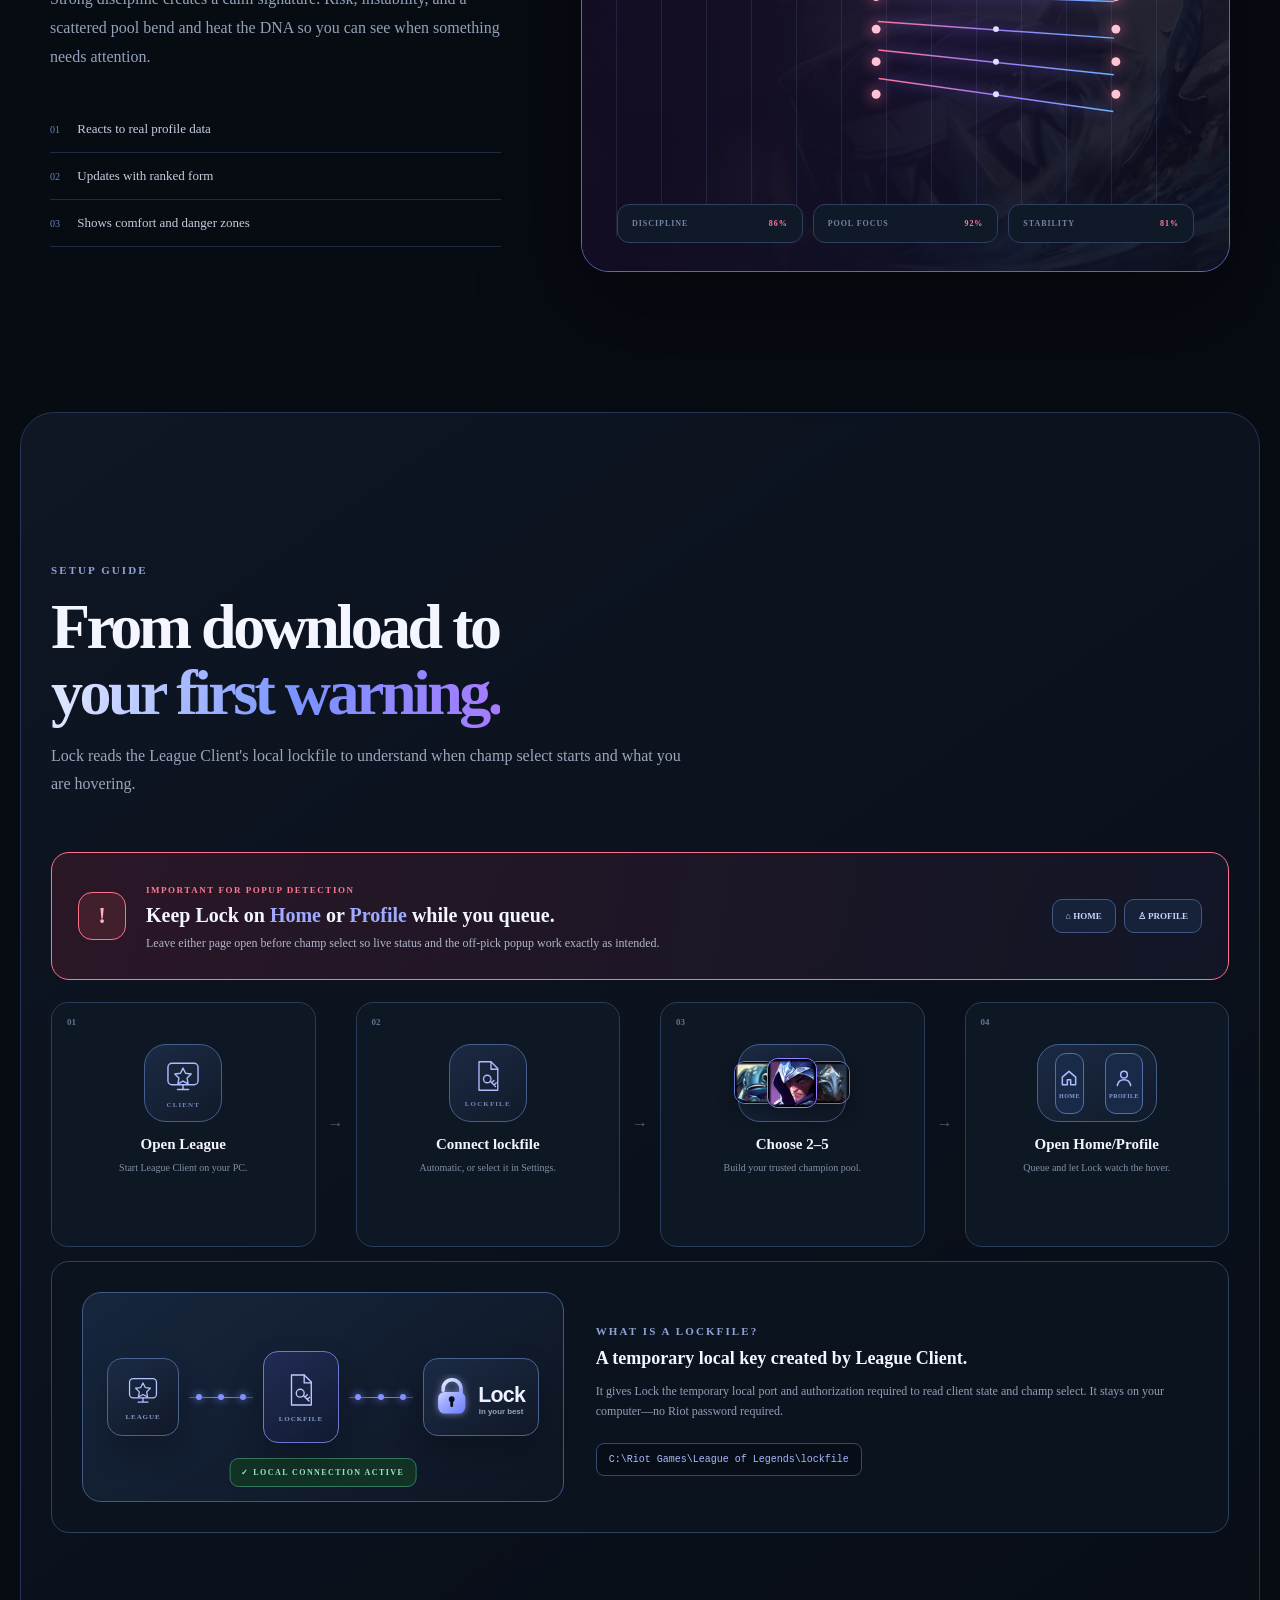
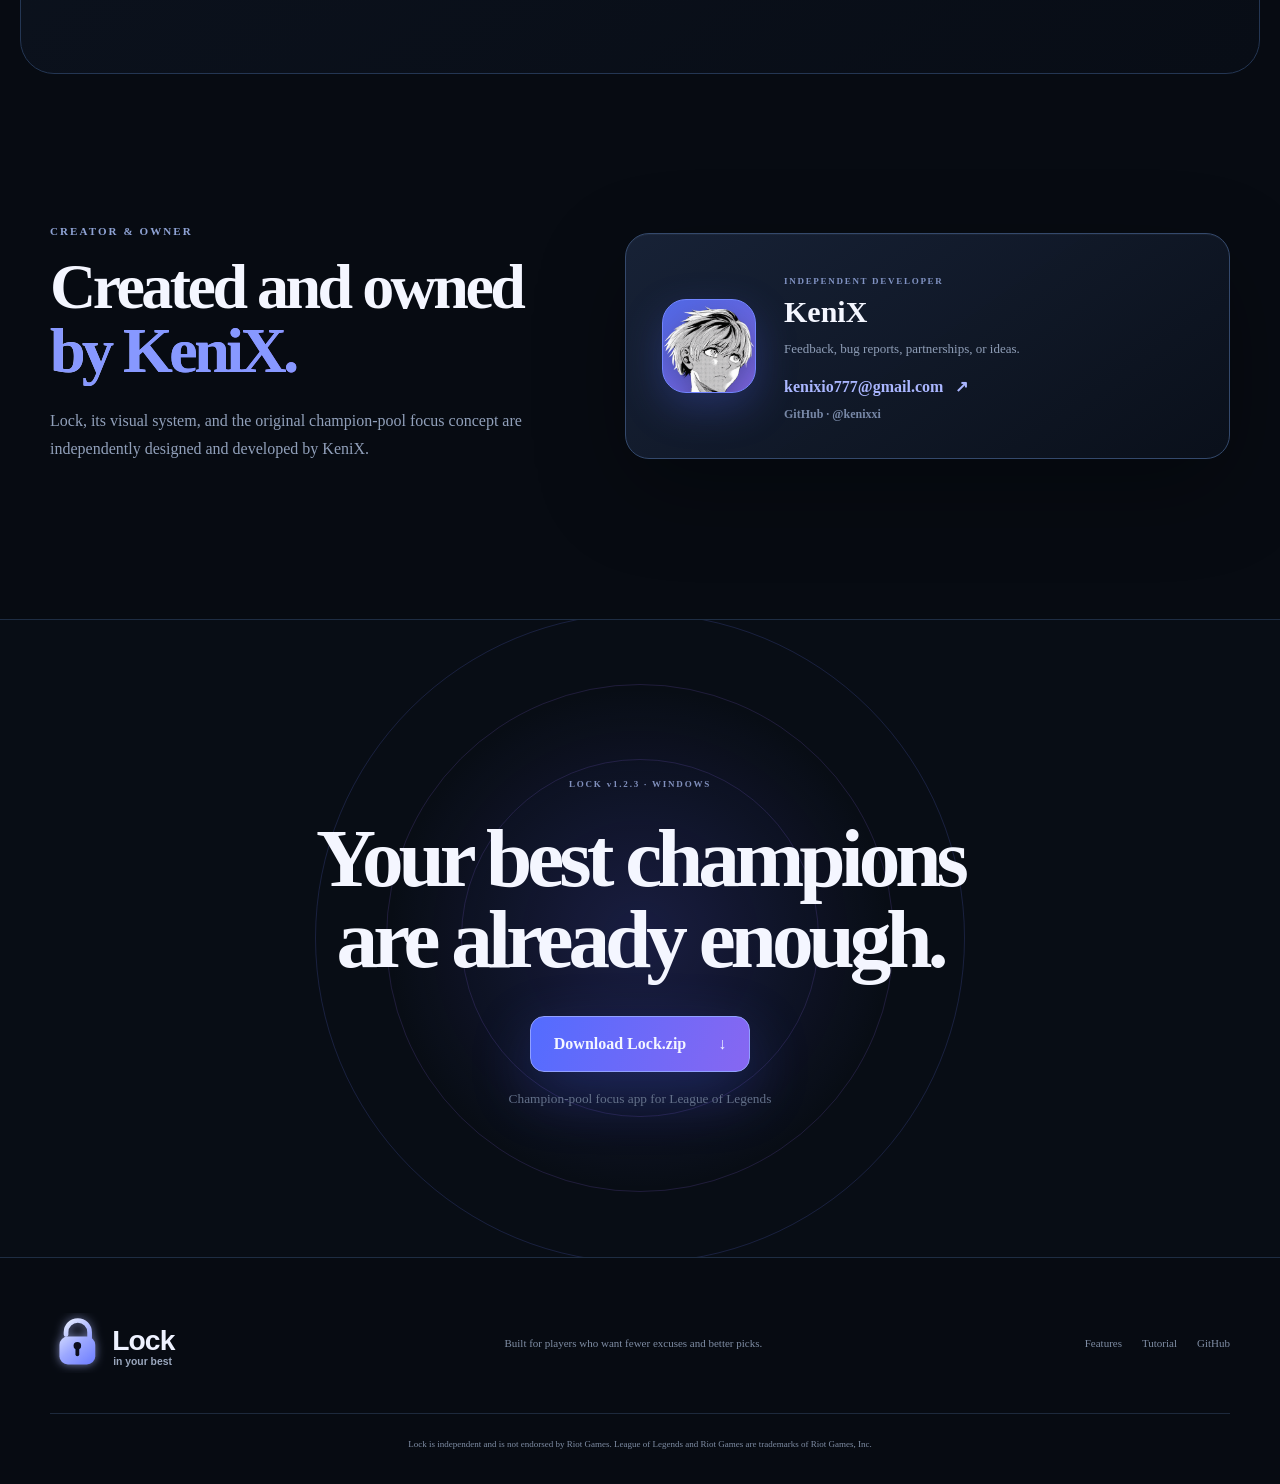
==== commit 631310c7: "Add files via upload" ====
--- a/index.html
+++ b/index.html
@@ -2,16 +2,11 @@
 <html lang="en">
 <head>
   <meta charset="utf-8">
-  <meta name="viewport" content="width=device-width, initial-scale=1">
+  <meta name="viewport" content="width=device-width,initial-scale=1">
+  <meta name="description" content="Lock is a champion-pool discipline app for League of Legends with live off-pick warnings, ranked profiles and Living DNA.">
   <title>Lock — Stay in Your Best</title>
-  <meta name="description" content="A champion-pool focus app for League of Legends. Lock watches champ select, warns against off-picks and turns your ranked identity into Living DNA.">
-  <meta name="keywords" content="League of Legends, champion pool, Lock, champ select, off-pick warning, Lock DNA">
-  <meta name="google-site-verification" content="-kxbopo822Q399k21LmDz-JWRbcwK-tRWRo0kkjUoxg">
-  <link rel="icon" href="assets/favicon.svg" type="image/svg+xml">
+  <link rel="icon" href="assets/lock-logo.svg" type="image/svg+xml">
   <link rel="stylesheet" href="styles.css">
 </head>
-<body data-page="home">
-<main><nav class="nav-shell" aria-label="Primary navigation"><a class="brand" href="#home" aria-label="Lock home"><span class="brand-mark">▣</span><span>LOCK<small>IN YOUR BEST</small></span></a><button class="menu-button" aria-expanded="false" aria-label="Toggle navigation">☰</button><div class="nav-links "><a href="#home">Home</a><a href="#features">Features</a><a href="#tutorial">How to use</a><a href="#dna">Lock DNA</a><a class="nav-download" href="https://github.com/kenixxi/Lock/releases/latest">Download v1.2.3</a></div></nav><section class="hero" id="home"><div class="ambient ambient-one"></div><div class="ambient ambient-two"></div><div class="hero-copy reveal is-visible"><div class="eyebrow"><span></span> WINDOWS DESKTOP APP · LEAGUE OF LEGENDS</div><h1>Stop panic picking.<br/><em>Play your best.</em></h1><p class="hero-lead">Lock keeps your champion pool visible, watches your hover in real time and warns you before you drift into an off-pick.</p><div class="hero-actions"><a class="primary-cta" href="https://github.com/kenixxi/Lock/releases/latest"><span>Download Lock</span><b>↗</b></a><a class="secondary-cta" href="#tutorial">See how it works <span>↓</span></a></div><div class="hero-proof"><div><strong>2–5</strong><span>champion pool</span></div><div><strong>LIVE</strong><span>hover detection</span></div><div><strong>LOCAL</strong><span>League connection</span></div></div></div><div class="hero-product reveal is-visible"><div class="app-window"><div class="app-top"><span><i></i> Lock</span><b>—　□　×</b></div><div class="app-body"><aside><b>⌂</b><b>◆</b><b>♙</b><b class="active">⬡</b><b>⌕</b><b>⚙</b></aside><div class="app-content"><div class="app-label">LIVE LOCK STATUS</div><h3>Stay inside your pool.</h3><div class="status-row"><span><small>LEAGUE CLIENT</small>Connected</span><i></i></div><div class="status-row"><span><small>CHAMP SELECT</small>Waiting</span><b>READY</b></div><div class="pool-label">YOUR LOCK POOL</div><div class="champions"><span>FZ</span><span>TL</span><span>VK</span><span>KT</span><span>TF</span></div></div></div></div><div class="warning-toast"><span>!</span><div><small>OFF-PICK WARNING</small><strong>Return to your best.</strong></div><i></i></div></div><div class="scroll-cue">SCROLL TO EXPLORE <span>↓</span></div></section><section class="statement reveal"><p>THE PROBLEM</p><h2>Ranked games are often lost <em>before loading screen.</em></h2><div class="statement-grid"><span>Random last-second picks</span><span>Too many comfort options</span><span>Playing through tilt</span><span>Forgetting what actually works</span></div></section><section class="features section" id="features"><div class="section-heading reveal"><div><p class="kicker">WHAT LOCK OFFERS</p><h2>One system for your<br/><em>ranked identity.</em></h2></div><p>Lock is not another opponent-scouting overlay. It is a personal discipline tool built entirely around your own champion pool and decisions.</p></div><div class="feature-grid"><article class="feature-card reveal"><div class="feature-meta"><span>01</span><b>REAL-TIME</b></div><div class="feature-icon">◇</div><h3>Live champion-pool guard</h3><p>Lock watches champion select through your local League Client and checks every hover against the 2–5 champions you chose.</p><i>EXPLORE →</i></article><article class="feature-card reveal"><div class="feature-meta"><span>02</span><b>FOCUS</b></div><div class="feature-icon">△</div><h3>Off-pick warning</h3><p>Hover outside your pool and Lock gives you a clear desktop warning before a panic pick becomes a ranked mistake.</p><i>EXPLORE →</i></article><article class="feature-card reveal"><div class="feature-meta"><span>03</span><b>IDENTITY</b></div><div class="feature-icon">⬡</div><h3>Living Lock DNA</h3><p>Your animated fingerprint reacts to pool focus, discipline, confidence, stability, risk, rank and recent performance.</p><i>EXPLORE →</i></article><article class="feature-card reveal"><div class="feature-meta"><span>04</span><b>FORM</b></div><div class="feature-icon">◇</div><h3>Real Comfort Zone</h3><p>Recent League matches are filtered to your Lock pool, then ranked using real win rate and KDA from roughly the last 20 games.</p><i>EXPLORE →</i></article><article class="feature-card reveal"><div class="feature-meta"><span>05</span><b>PROFILE</b></div><div class="feature-icon">◇</div><h3>Ranked profile</h3><p>Keep rank, LP, win/loss, KDA and your signature champion pool together in one clean profile with real tier emblems.</p><i>EXPLORE →</i></article><article class="feature-card reveal"><div class="feature-meta"><span>06</span><b>STREAM</b></div><div class="feature-icon">◇</div><h3>Built for streaming</h3><p>Use the local OBS browser overlay, compact live status and exportable profile card without giving away your private account data.</p><i>EXPLORE →</i></article></div></section><section class="dna-section section" id="dna"><div class="dna-copy reveal"><p class="kicker">LIVING PLAYER FINGERPRINT</p><h2>Your form should<br/><em>look alive.</em></h2><p>Lock DNA turns your current profile signals into a responsive visual identity. Strong discipline creates a calm structure. Risk, instability or a scattered pool bends and heats the signature so you can see when something needs attention.</p><ul><li><span>01</span> Reacts to real profile data</li><li><span>02</span> Updates with your ranked form</li><li><span>03</span> Shows comfort and danger zones</li></ul></div><div class="reveal"><div class="dna-stage" aria-label="Animated Lock DNA preview"><div class="dna-grid"></div><div class="dna-title">LOCK DNA</div><div class="dna-state"><span></span> STABLE SIGNATURE</div><div class="helix" aria-hidden="true"><div class="helix-row" style="--i:0"><i></i><b></b><i></i></div><div class="helix-row" style="--i:1"><i></i><b></b><i></i></div><div class="helix-row" style="--i:2"><i></i><b></b><i></i></div><div class="helix-row" style="--i:3"><i></i><b></b><i></i></div><div class="helix-row" style="--i:4"><i></i><b></b><i></i></div><div class="helix-row" style="--i:5"><i></i><b></b><i></i></div><div class="helix-row" style="--i:6"><i></i><b></b><i></i></div><div class="helix-row" style="--i:7"><i></i><b></b><i></i></div><div class="helix-row" style="--i:8"><i></i><b></b><i></i></div><div class="helix-row" style="--i:9"><i></i><b></b><i></i></div><div class="helix-row" style="--i:10"><i></i><b></b><i></i></div></div><div class="dna-foot"><span>DISCIPLINE <strong>86%</strong></span><span>POOL FOCUS <strong>92%</strong></span><span>STABILITY <strong>81%</strong></span></div></div></div></section><section class="tutorial section" id="tutorial"><div class="tutorial-head reveal"><p class="kicker">SETUP GUIDE</p><h2>From download to<br/><em>your first warning.</em></h2><p>Lock uses the League Client’s local lockfile to understand when champ select begins and which champion you are hovering.</p></div><div class="critical-note reveal"><div class="critical-icon">!</div><div><small>IMPORTANT FOR POPUP DETECTION</small><h3>Keep Lock on <strong>Home</strong> or <strong>Profile</strong> while you queue.</h3><p>These are the two recommended app pages for the complete live workflow. Leave either page open before champ select so the status and off-pick popup work exactly as intended.</p></div><div class="page-pills"><span>⌂ HOME</span><span>♙ PROFILE</span></div></div><div class="tutorial-grid"><article class="tutorial-step reveal"><div class="step-number">01</div><div><h3>Open League Client</h3><p>Launch League of Legends and leave the Riot/League Client running. Lock connects only to the client on your own PC.</p></div></article><article class="tutorial-step reveal"><div class="step-number">02</div><div><h3>Let Lock find the lockfile</h3><p>Lock normally detects the League lockfile automatically. It contains the temporary local port and authorization details required to read champ select.</p></div></article><article class="tutorial-step reveal"><div class="step-number">03</div><div><h3>Set it manually if needed</h3><p>If auto-detection fails, open Lock Settings and select your League lockfile. The common location is C:\Riot Games\League of Legends\lockfile.</p><code>C:\Riot Games\League of Legends\lockfile</code></div></article><article class="tutorial-step reveal"><div class="step-number">04</div><div><h3>Choose your pool</h3><p>Select 2–5 champions in Champion pool. These become the only picks treated as your ranked comfort pool.</p></div></article><article class="tutorial-step reveal"><div class="step-number">05</div><div><h3>Return to Home or Profile</h3><p>Before entering champ select, keep Lock open on Home or Profile. These two pages keep the complete live status flow visible and allow the popup warning to work as intended.</p></div></article><article class="tutorial-step reveal"><div class="step-number">06</div><div><h3>Queue and stay locked</h3><p>When you hover a champion, Lock checks it instantly. In-pool picks stay clean; an off-pool hover triggers the warning popup.</p></div></article></div><div class="lockfile-explainer reveal"><div><p class="kicker">WHAT IS A LOCKFILE?</p><h3>A temporary local key created by League Client.</h3></div><p>It tells Lock which local port the League Client is using and provides temporary authorization for that running session. Lock reads it only on your computer to detect client state and champ select. Restarting League creates a new session, and Lock reconnects automatically.</p><div class="privacy-badge"><span>✓</span><b>LOCAL CONNECTION<small>No Riot password required</small></b></div></div></section><section class="workflow section"><div class="section-heading reveal"><div><p class="kicker">THE LOCK LOOP</p><h2>Simple on purpose.</h2></div><p>The app stays out of your way until your decision moves outside the pool you committed to.</p></div><div class="flow-line reveal"><div><b>01</b><span>Define pool</span></div><i>→</i><div><b>02</b><span>Open Home/Profile</span></div><i>→</i><div><b>03</b><span>Queue ranked</span></div><i>→</i><div><b>04</b><span>Lock your pick</span></div></div></section><section class="final-cta reveal"><div class="cta-lines"></div><p>LOCK v1.2.3 · WINDOWS</p><h2>Your best champions<br/>are already enough.</h2><a href="https://github.com/kenixxi/Lock/releases/latest">Download the latest release <span>↗</span></a><small>Champion-pool focus app for League of Legends</small></section><footer><a class="brand" href="#home"><span class="brand-mark">▣</span><span>LOCK<small>IN YOUR BEST</small></span></a><p>Built for players who want fewer excuses and better picks.</p><div><a href="#features">Features</a><a href="#tutorial">Tutorial</a><a href="https://github.com/kenixxi/Lock">GitHub</a></div><small>Lock is not endorsed by Riot Games. League of Legends and Riot Games are trademarks of Riot Games, Inc.</small></footer></main>
-<script src="script.js"></script>
-</body>
+<body><link rel="preload" as="image" href="assets/lock-logo.svg"/><link rel="preload" as="image" href="assets/champions/twisted-fate-splash.jpg"/><link rel="preload" as="image" href="assets/champions/fizz.png"/><link rel="preload" as="image" href="assets/champions/talon.png"/><link rel="preload" as="image" href="assets/champions/viktor.png"/><link rel="preload" as="image" href="assets/champions/katarina.png"/><link rel="preload" as="image" href="assets/champions/twisted-fate.png"/><link rel="preload" as="image" href="assets/ranks/emerald.png"/><link rel="preload" as="image" href="assets/champions/camille.png"/><link rel="preload" as="image" href="assets/champions/fizz-splash.jpg"/><link rel="preload" as="image" href="assets/kaneki-creator-cutout.png"/><main><nav class="nav-shell" aria-label="Primary navigation"><a class="brand" href="#home" aria-label="Lock home"><img src="assets/lock-logo.svg" alt="Lock — in your best"/></a><button class="menu-button" aria-expanded="false" aria-label="Toggle navigation">☰</button><div class="nav-links "><a href="#home">Home</a><a href="#features">Features</a><a href="#dna">Lock DNA</a><a href="#tutorial">How to use</a><a href="#creator">Creator</a><a class="nav-download" href="https://github.com/kenixxi/Lock/releases/latest/download/Lock.zip" download="Lock.zip">Download v1.2.3 <span>↓</span></a></div></nav><section class="hero" id="home"><div class="ambient ambient-one"></div><div class="ambient ambient-two"></div><div class="hero-copy reveal is-visible"><div class="eyebrow"><span></span> WINDOWS DESKTOP APP · LEAGUE OF LEGENDS</div><h1>Stop panic picking.<br/><em>Play your best.</em></h1><p class="hero-lead">Lock keeps your champion pool visible, watches champ select live, and warns you before an off-pick becomes a ranked mistake.</p><div class="hero-actions"><a class="primary-cta" href="https://github.com/kenixxi/Lock/releases/latest/download/Lock.zip" download="Lock.zip"><span>Download Lock</span><b>↓</b></a><a class="secondary-cta" href="#features">See what it does <span>↓</span></a></div><div class="hero-proof"><div><strong>2–5</strong><span>champion pool</span></div><div><strong>LIVE</strong><span>hover detection</span></div><div><strong>LOCAL</strong><span>League connection</span></div></div></div><div class="hero-art reveal is-visible"><div class="splash-frame"><img class="hero-splash" src="assets/champions/twisted-fate-splash.jpg" alt="Twisted Fate official League of Legends splash art"/><div class="splash-shade"></div><div class="hero-lock"><span class="lock-symbol">▣</span><div><small>LOCK STATUS</small><strong>POOL SECURED</strong></div><i></i></div><div class="hero-pool"><small>YOUR LOCK POOL</small><div class="champion-row compact"><div class="champion-token" style="--delay:0s"><img src="assets/champions/fizz.png" alt="Fizz"/></div><div class="champion-token" style="--delay:0.08s"><img src="assets/champions/talon.png" alt="Talon"/></div><div class="champion-token" style="--delay:0.16s"><img src="assets/champions/viktor.png" alt="Viktor"/></div><div class="champion-token" style="--delay:0.24s"><img src="assets/champions/katarina.png" alt="Katarina"/></div><div class="champion-token" style="--delay:0.32s"><img src="assets/champions/twisted-fate.png" alt="Twisted Fate"/></div></div></div></div><div class="hover-card good"><img src="assets/champions/fizz.png" alt="Fizz"/><div><small>CURRENT HOVER</small><strong>FIZZ</strong><span>IN YOUR POOL</span></div><b>✓</b></div><div class="rank-float"><img src="assets/ranks/emerald.png" alt="Emerald rank emblem"/><div><small>CURRENT RANK</small><strong>EMERALD II</strong><span>19 LP</span></div></div></div><a class="scroll-cue" href="#features">SCROLL TO EXPLORE <span>↓</span></a></section><section class="statement reveal"><p>THE PROBLEM</p><h2>Ranked games are often lost <em>before loading screen.</em></h2><div class="statement-grid"><span>Random last-second picks</span><span>Too many comfort options</span><span>Playing through tilt</span><span>Forgetting what actually works</span></div></section><section class="features section" id="features"><div class="section-heading reveal"><div><p class="kicker">WHAT LOCK OFFERS</p><h2>One system for your<br/><em>ranked identity.</em></h2></div><p>Not another scouting overlay. Lock is built around your own pool, your own form, and the decision in front of you.</p></div><div class="feature-grid"><article class="feature-card pool-card reveal"><div class="feature-meta"><span>01</span><b>REAL-TIME</b></div><div class="feature-visual pool-scan"><div class="champion-row compact"><div class="champion-token" style="--delay:0s"><img src="assets/champions/fizz.png" alt="Fizz"/></div><div class="champion-token" style="--delay:0.08s"><img src="assets/champions/talon.png" alt="Talon"/></div><div class="champion-token" style="--delay:0.16s"><img src="assets/champions/viktor.png" alt="Viktor"/></div><div class="champion-token" style="--delay:0.24s"><img src="assets/champions/katarina.png" alt="Katarina"/></div><div class="champion-token" style="--delay:0.32s"><img src="assets/champions/twisted-fate.png" alt="Twisted Fate"/></div></div><small>5 CHAMPIONS · LOCKED</small></div><h3>Live champion-pool guard</h3><p>Every hover is checked against the champions you chose.</p></article><article class="feature-card reveal"><div class="feature-meta"><span>02</span><b>FOCUS</b></div><div class="feature-visual offpick-visual"><img src="assets/champions/camille.png" alt="Camille"/><div><small>OFF-PICK WARNING</small><strong>Camille is outside your pool.</strong><span>Return to your best.</span></div><b>!</b></div><h3>Off-pick warning</h3><p>A clean alert appears before hesitation becomes a bad pick.</p></article><article class="feature-card dna-card reveal"><div class="feature-meta"><span>03</span><b>IDENTITY</b></div><div class="feature-visual dna-visual"><div class="dna-mini" aria-hidden="true"><div class="dna-rung" style="--i:0"><i></i><b></b><i></i></div><div class="dna-rung" style="--i:1"><i></i><b></b><i></i></div><div class="dna-rung" style="--i:2"><i></i><b></b><i></i></div><div class="dna-rung" style="--i:3"><i></i><b></b><i></i></div><div class="dna-rung" style="--i:4"><i></i><b></b><i></i></div><div class="dna-rung" style="--i:5"><i></i><b></b><i></i></div><div class="dna-rung" style="--i:6"><i></i><b></b><i></i></div><div class="dna-rung" style="--i:7"><i></i><b></b><i></i></div><div class="dna-rung" style="--i:8"><i></i><b></b><i></i></div></div><div><small>DNA STATE</small><strong>STABLE</strong><span>DISCIPLINE 86%</span></div></div><h3>Living Lock DNA</h3><p>Your visual fingerprint bends, calms, and changes with your profile.</p></article><article class="feature-card reveal"><div class="feature-meta"><span>04</span><b>FORM</b></div><div class="feature-visual comfort-visual"><div><img src="assets/champions/fizz.png" alt="Fizz"/><span><strong>Fizz</strong><small>67% WR · 2.53 KDA</small></span><b>84</b></div><div><img src="assets/champions/talon.png" alt="Talon"/><span><strong>Talon</strong><small>58% WR · 2.12 KDA</small></span><b>71</b></div></div><h3>Real Comfort Zone</h3><p>Recent pool games are ranked using real win rate and KDA.</p></article><article class="feature-card reveal"><div class="feature-meta"><span>05</span><b>PROFILE</b></div><div class="feature-visual rank-visual"><img src="assets/ranks/emerald.png" alt="Emerald rank emblem"/><div><small>SOLO/DUO</small><strong>EMERALD II</strong><span>19 LP · 57% WR</span></div></div><h3>Your ranked profile</h3><p>Rank, LP, form, pool, and real tier emblems in one place.</p></article><article class="feature-card reveal"><div class="feature-meta"><span>06</span><b>STREAM</b></div><div class="feature-visual stream-visual"><span class="mini-lock">▣</span><div><small>STATUS</small><strong><i></i> PICKING</strong></div><div><small>SESSION</small><strong>0W <i></i> 0L</strong></div></div><h3>Built for streaming</h3><p>A compact OBS overlay makes your Lock status part of the stream.</p></article></div></section><section class="dna-section section" id="dna"><div class="dna-copy reveal"><p class="kicker">LIVING PLAYER FINGERPRINT</p><h2>Your form should<br/><em>look alive.</em></h2><p>Strong discipline creates a calm signature. Risk, instability, and a scattered pool bend and heat the DNA so you can see when something needs attention.</p><ul><li><span>01</span> Reacts to real profile data</li><li><span>02</span> Updates with ranked form</li><li><span>03</span> Shows comfort and danger zones</li></ul></div><div class="dna-stage reveal" aria-label="Animated Lock DNA preview"><img class="dna-backdrop" src="assets/champions/fizz-splash.jpg" alt="Fizz official League of Legends splash art"/><div class="dna-overlay"></div><div class="dna-grid"></div><div class="dna-title">LOCK DNA<small>LIVING PROFILE SIGNATURE</small></div><div class="dna-state"><span></span> STABLE SIGNATURE</div><div class="large-dna"><div class="dna-mini" aria-hidden="true"><div class="dna-rung" style="--i:0"><i></i><b></b><i></i></div><div class="dna-rung" style="--i:1"><i></i><b></b><i></i></div><div class="dna-rung" style="--i:2"><i></i><b></b><i></i></div><div class="dna-rung" style="--i:3"><i></i><b></b><i></i></div><div class="dna-rung" style="--i:4"><i></i><b></b><i></i></div><div class="dna-rung" style="--i:5"><i></i><b></b><i></i></div><div class="dna-rung" style="--i:6"><i></i><b></b><i></i></div><div class="dna-rung" style="--i:7"><i></i><b></b><i></i></div><div class="dna-rung" style="--i:8"><i></i><b></b><i></i></div></div></div><div class="dna-foot"><span>DISCIPLINE <strong>86%</strong></span><span>POOL FOCUS <strong>92%</strong></span><span>STABILITY <strong>81%</strong></span></div></div></section><section class="tutorial section" id="tutorial"><div class="tutorial-head reveal"><p class="kicker">SETUP GUIDE</p><h2>From download to<br/><em>your first warning.</em></h2><p>Lock reads the League Client&#x27;s local lockfile to understand when champ select starts and what you are hovering.</p></div><div class="critical-note reveal"><div class="critical-icon">!</div><div><small>IMPORTANT FOR POPUP DETECTION</small><h3>Keep Lock on <strong>Home</strong> or <strong>Profile</strong> while you queue.</h3><p>Leave either page open before champ select so live status and the off-pick popup work exactly as intended.</p></div><div class="page-pills"><span>⌂ HOME</span><span>♙ PROFILE</span></div></div><div class="tutorial-journey reveal"><article><b>01</b><div class="journey-icon client"><svg viewBox="0 0 48 48" aria-hidden="true"><rect x="5" y="8" width="38" height="27" rx="5"></rect><path d="M17 41h14M24 35v6"></path><path d="m24 14 3.2 6.5 7.2 1-5.2 5.1 1.2 7.2L24 30.4l-6.4 3.4 1.2-7.2-5.2-5.1 7.2-1L24 14Z"></path></svg><span>CLIENT</span></div><h3>Open League</h3><p>Start League Client on your PC.</p></article><i>→</i><article><b>02</b><div class="journey-icon file"><svg viewBox="0 0 48 48" aria-hidden="true"><path d="M12 5h16l9 9v29H12z"></path><path d="M28 5v10h9"></path><circle cx="23" cy="28" r="5"></circle><path d="m27 31 7 7m-2-2 3-3m-6 0 3-3"></path></svg><span>LOCKFILE</span></div><h3>Connect lockfile</h3><p>Automatic, or select it in Settings.</p></article><i>→</i><article><b>03</b><div class="journey-icon pool"><img src="assets/champions/fizz.png" alt="Fizz"/><img src="assets/champions/talon.png" alt="Talon"/><img src="assets/champions/viktor.png" alt="Viktor"/></div><h3>Choose 2–5</h3><p>Build your trusted champion pool.</p></article><i>→</i><article><b>04</b><div class="journey-icon pages"><span><svg viewBox="0 0 24 24" aria-hidden="true"><path d="m4 11 8-7 8 7v9h-6v-6h-4v6H4z"></path></svg><small>HOME</small></span><span><svg viewBox="0 0 24 24" aria-hidden="true"><circle cx="12" cy="8" r="4"></circle><path d="M4 21c.8-4.5 3.5-7 8-7s7.2 2.5 8 7"></path></svg><small>PROFILE</small></span></div><h3>Open Home/Profile</h3><p>Queue and let Lock watch the hover.</p></article></div><div class="lockfile-explainer reveal"><div class="lockfile-art"><div class="flow-node league-node"><svg viewBox="0 0 48 48" aria-hidden="true"><rect x="5" y="8" width="38" height="27" rx="5"></rect><path d="M17 41h14M24 35v6"></path><path d="m24 14 3.2 6.5 7.2 1-5.2 5.1 1.2 7.2L24 30.4l-6.4 3.4 1.2-7.2-5.2-5.1 7.2-1L24 14Z"></path></svg><span>LEAGUE</span></div><div class="flow-path"><i></i><i></i><i></i></div><div class="flow-file"><svg viewBox="0 0 48 48" aria-hidden="true"><path d="M12 5h16l9 9v29H12z"></path><path d="M28 5v10h9"></path><circle cx="23" cy="28" r="5"></circle><path d="m27 31 7 7m-2-2 3-3m-6 0 3-3"></path></svg><span>LOCKFILE</span></div><div class="flow-path"><i></i><i></i><i></i></div><div class="flow-node lock-node"><img src="assets/lock-logo.svg" alt="Lock"/></div><b>✓ LOCAL CONNECTION ACTIVE</b></div><div><p class="kicker">WHAT IS A LOCKFILE?</p><h3>A temporary local key created by League Client.</h3><p>It gives Lock the temporary local port and authorization required to read client state and champ select. It stays on your computer—no Riot password required.</p><code>C:\Riot Games\League of Legends\lockfile</code></div></div></section><section class="creator-section section reveal" id="creator"><div class="creator-copy"><p class="kicker">CREATOR &amp; OWNER</p><h2>Created and owned<br/><em>by KeniX.</em></h2><p>Lock, its visual system, and the original champion-pool focus concept are independently designed and developed by KeniX.</p></div><div class="creator-card"><span class="creator-mark"><img src="assets/kaneki-creator-cutout.png" alt="KeniX creator avatar"/></span><div><small>INDEPENDENT DEVELOPER</small><h3>KeniX</h3><p>Feedback, bug reports, partnerships, or ideas.</p><a href="mailto:kenixio777@gmail.com">kenixio777@gmail.com <b>↗</b></a><a class="creator-github" href="https://github.com/kenixxi">GitHub · @kenixxi</a></div></div></section><section class="final-cta reveal"><div class="cta-lines"></div><p>LOCK v1.2.3 · WINDOWS</p><h2>Your best champions<br/>are already enough.</h2><a href="https://github.com/kenixxi/Lock/releases/latest/download/Lock.zip" download="Lock.zip">Download Lock.zip <span>↓</span></a><small>Champion-pool focus app for League of Legends</small></section><footer><a class="brand" href="#home"><img src="assets/lock-logo.svg" alt="Lock — in your best"/></a><p>Built for players who want fewer excuses and better picks.</p><div><a href="#features">Features</a><a href="#tutorial">Tutorial</a><a href="https://github.com/kenixxi/Lock">GitHub</a></div><small>Lock is independent and is not endorsed by Riot Games. League of Legends and Riot Games are trademarks of Riot Games, Inc.</small></footer></main><script src="script.js"></script></body>
 </html>
--- a/styles.css
+++ b/styles.css
@@ -8,7 +8,7 @@
 main { min-height:100vh; background:radial-gradient(circle at 72% 8%,rgba(68,88,190,.12),transparent 23%),var(--bg); }
 .nav-shell { position:fixed; z-index:50; top:18px; left:50%; transform:translateX(-50%); width:min(1180px,calc(100% - 32px)); height:68px; padding:0 12px 0 20px; display:flex; align-items:center; justify-content:space-between; border:1px solid rgba(116,139,187,.24); border-radius:18px; background:rgba(9,14,23,.82); backdrop-filter:blur(22px); box-shadow:0 18px 70px rgba(0,0,0,.34); }
 .brand { display:flex; align-items:center; gap:11px; font-weight:900; letter-spacing:.12em; }
-.brand-mark { display:grid; place-items:center; width:38px; height:38px; color:white; border:1px solid #697eff; border-radius:11px; background:linear-gradient(145deg,#263969,#111a2d); box-shadow:inset 0 0 18px rgba(107,124,255,.18),0 0 22px rgba(86,105,255,.13); }
+.brand img { display:block; width:132px; height:auto; }
 .brand small { display:block; margin-top:2px; color:#7688ac; font-size:7px; letter-spacing:.26em; }
 .nav-links { display:flex; align-items:center; gap:28px; color:#aebad0; font-size:13px; font-weight:650; }
 .nav-links>a { transition:.2s ease; }
@@ -44,9 +44,43 @@
 .tutorial-grid { display:grid; grid-template-columns:repeat(2,1fr); gap:12px; }.tutorial-step { min-height:165px; padding:23px; display:grid; grid-template-columns:45px 1fr; gap:17px; border:1px solid #293b58; border-radius:17px; background:#101826; transition:.3s ease; }.tutorial-step:hover { border-color:#6374cc; background:#131e30; }.step-number { color:#7183bf; font-size:11px; font-weight:900; }.tutorial-step h3 { margin:0 0 9px; font-size:17px; }.tutorial-step p { margin:0; color:#91a0b7; font-size:12px; line-height:1.65; }.tutorial-step code { display:block; max-width:100%; margin-top:12px; padding:9px 11px; overflow:hidden; color:#aab8ff; border:1px solid #33466c; border-radius:8px; background:#0a101a; font-size:10px; text-overflow:ellipsis; }.lockfile-explainer { margin-top:14px; padding:26px; display:grid; grid-template-columns:.75fr 1.25fr auto; align-items:center; gap:28px; border:1px solid #2b4262; border-radius:18px; background:#0b131f; }.lockfile-explainer h3 { margin:8px 0 0; font-size:18px; }.lockfile-explainer>p { color:#91a0b7; font-size:12px; line-height:1.7; }.privacy-badge { display:flex; align-items:center; gap:11px; padding:13px; border:1px solid #2c7258; border-radius:12px; background:#10241e; }.privacy-badge>span { color:#70efaa; }.privacy-badge b { color:#c7f6dd; font-size:9px; letter-spacing:.08em; }.privacy-badge small { display:block; margin-top:4px; color:#70a28a; font-size:8px; }
 .workflow { padding-bottom:160px; }.flow-line { display:flex; align-items:center; justify-content:space-between; padding:25px; border:1px solid #263953; border-radius:20px; background:#0d1521; }.flow-line div { min-width:170px; display:flex; align-items:center; gap:15px; }.flow-line b { width:38px; height:38px; display:grid; place-items:center; border:1px solid #40578a; border-radius:11px; color:#91a1ff; background:#17233a; font-size:10px; }.flow-line span { color:#c4cce0; font-size:13px; font-weight:800; }.flow-line i { color:#465874; font-style:normal; }
 .final-cta { position:relative; min-height:620px; padding:150px 24px; display:flex; flex-direction:column; align-items:center; justify-content:center; overflow:hidden; text-align:center; border-top:1px solid #1e2d43; border-bottom:1px solid #1e2d43; background:radial-gradient(circle at 50% 50%,rgba(86,87,225,.22),transparent 35%),#080d15; }.cta-lines { position:absolute; width:650px; height:650px; border:1px solid rgba(105,123,255,.18); border-radius:50%; animation:spin 25s linear infinite; }.cta-lines:before,.cta-lines:after { content:""; position:absolute; border:1px solid rgba(155,112,255,.16); border-radius:50%; }.cta-lines:before { inset:70px; }.cta-lines:after { inset:145px; }.final-cta>*:not(.cta-lines) { position:relative; }.final-cta>p { color:#8190bd; font-size:9px; font-weight:900; letter-spacing:.2em; }.final-cta h2 { margin:20px 0 35px; font-size:clamp(48px,6.5vw,88px); line-height:.98; letter-spacing:-.06em; }.final-cta a { padding:18px 23px; border:1px solid #91a0ff; border-radius:14px; background:linear-gradient(110deg,#536cff,#8767f1); font-weight:850; box-shadow:0 20px 60px rgba(76,97,255,.28); }.final-cta a span { margin-left:28px; }.final-cta small { margin-top:19px; color:#637089; }
+.creator-section { display:grid; grid-template-columns:.9fr 1.1fr; align-items:center; gap:80px; }.creator-copy h2 { margin:18px 0 24px; font-size:clamp(43px,5vw,70px); line-height:1; letter-spacing:-.055em; }.creator-copy h2 em { color:#8798ff; font-style:normal; }.creator-copy>p:last-child { max-width:560px; color:#91a0ba; line-height:1.75; }.creator-card { display:grid; grid-template-columns:94px 1fr; gap:28px; align-items:center; padding:36px; border:1px solid #34496c; border-radius:24px; background:linear-gradient(145deg,rgba(24,35,55,.96),rgba(10,16,27,.98)); box-shadow:0 30px 90px rgba(0,0,0,.3),inset 0 1px rgba(255,255,255,.04); }.creator-mark { display:grid; place-items:center; width:94px; height:94px; overflow:hidden; border:1px solid #7184ff; border-radius:24px; color:white; background:linear-gradient(145deg,#5069e6,#7a62d8); font-size:28px; font-weight:900; box-shadow:0 15px 40px rgba(75,95,225,.3); }.creator-mark img{display:block;width:110%;height:110%;object-fit:contain;object-position:center;transform:translateY(3px);filter:drop-shadow(0 8px 12px rgba(10,13,31,.28))}.creator-card small { color:#8193c3; font-size:9px; font-weight:900; letter-spacing:.19em; }.creator-card h3 { margin:7px 0 10px; font-size:30px; }.creator-card p { margin:0 0 18px; color:#8f9eb7; font-size:13px; line-height:1.55; }.creator-card a { display:block; width:max-content; color:#aab6ff; font-weight:800; transition:.2s ease; }.creator-card a:hover { color:white; transform:translateX(3px); }.creator-card a b { margin-left:8px; }.creator-card .creator-github { margin-top:11px; color:#7888a7; font-size:12px; }
 footer { width:min(1180px,calc(100% - 44px)); margin:auto; padding:55px 0 35px; display:grid; grid-template-columns:auto 1fr auto; align-items:center; gap:40px; color:#7f8da4; }footer>p { text-align:center; font-size:11px; }footer>div { display:flex; gap:20px; font-size:11px; }footer>small { grid-column:1/-1; padding-top:25px; border-top:1px solid #1d293c; text-align:center; font-size:9px; }
 .reveal { opacity:0; transform:translateY(28px); transition:opacity .8s ease,transform .8s cubic-bezier(.2,.7,.2,1); }.reveal.is-visible { opacity:1; transform:none; }.feature-card:nth-child(2),.tutorial-step:nth-child(2) { transition-delay:.08s; }.feature-card:nth-child(3),.tutorial-step:nth-child(3) { transition-delay:.16s; }
 @keyframes float { 50% { transform:rotateY(-2deg) rotateX(1deg) translateY(-11px); } }@keyframes toast { 50% { transform:translateY(-7px); } }@keyframes ambient { to { transform:translate(35px,-25px) scale(1.12); } }@keyframes helixShift { from { transform:scaleX(.63); } to { transform:scaleX(1); } }@keyframes spin { to { transform:rotate(360deg); } }
 @media(max-width:900px){.nav-links{display:none;position:absolute;top:76px;left:0;right:0;padding:20px;flex-direction:column;align-items:stretch;border:1px solid #263854;border-radius:16px;background:#0c121d}.nav-links.open{display:flex}.menu-button{display:block}.hero{grid-template-columns:1fr;padding-top:145px;gap:70px}.hero-copy{text-align:center}.eyebrow,.hero-actions,.hero-proof{justify-content:center}.hero-lead{margin:auto}.hero-product{max-width:650px;margin:auto;width:100%}.section-heading,.dna-section{grid-template-columns:1fr}.statement-grid{grid-template-columns:1fr 1fr}.statement-grid span:nth-child(2){border-right:0}.feature-grid{grid-template-columns:1fr 1fr}.critical-note{grid-template-columns:auto 1fr}.page-pills{grid-column:1/-1}.lockfile-explainer{grid-template-columns:1fr}.flow-line{display:grid;grid-template-columns:1fr 1fr;gap:15px}.flow-line i{display:none}footer{grid-template-columns:1fr;text-align:center}footer>div{justify-content:center}footer>small{grid-column:auto}}
 @media(max-width:600px){.hero{padding-left:20px;padding-right:20px}.hero h1{font-size:53px}.hero-actions{flex-direction:column;align-items:stretch}.hero-proof{gap:18px}.app-body{height:340px;grid-template-columns:48px 1fr}.app-content{padding:25px 18px}.app-body aside{padding:12px 5px}.app-body aside b{width:33px;height:33px}.warning-toast{right:-5px;bottom:24px;width:270px}.section{width:calc(100% - 30px);padding:95px 0}.statement{padding:100px 0}.statement-grid,.feature-grid,.tutorial-grid{grid-template-columns:1fr}.statement-grid span{border-right:0;border-bottom:1px solid #202f47}.tutorial{padding-left:15px;padding-right:15px}.critical-note{grid-template-columns:1fr}.critical-icon{display:none}.page-pills{flex-wrap:wrap}.dna-stage{min-height:455px}.dna-foot{grid-template-columns:1fr;bottom:18px}.dna-foot span:nth-child(n+2){display:none}.helix{width:230px}.flow-line{grid-template-columns:1fr}.final-cta{min-height:540px}.final-cta h2{font-size:49px}footer{padding-bottom:30px}.hero-product{transform:scale(.97)} }
 @media(prefers-reduced-motion:reduce){html{scroll-behavior:auto}.reveal{opacity:1;transform:none;transition:none}.app-window,.warning-toast,.ambient,.helix-row,.cta-lines{animation:none}}
+@media(max-width:900px){.creator-section{grid-template-columns:1fr;gap:38px}.creator-copy{text-align:center}.creator-copy>p:last-child{margin-left:auto;margin-right:auto}}
+@media(max-width:600px){.brand img{width:118px}.creator-card{grid-template-columns:1fr;padding:28px;text-align:center}.creator-mark{margin:auto}.creator-card a{margin-left:auto;margin-right:auto}}
+
+/* Visual enhancement pass — preserves the released site's structure. */
+.nav-download span{margin-left:13px}.hero-art{position:relative;z-index:2;min-height:555px;perspective:1200px}.splash-frame{position:absolute;inset:25px 5px 30px 5px;overflow:hidden;border:1px solid #435a82;border-radius:28px;background:#0b111b;box-shadow:0 48px 110px rgba(0,0,0,.55),0 0 80px rgba(75,94,225,.13);transform:rotateY(-3deg);animation:heroFloat 7s ease-in-out infinite}.hero-splash{position:absolute;width:100%;height:100%;object-fit:cover;object-position:58% center;filter:saturate(.84) contrast(1.05)}.splash-shade{position:absolute;inset:0;background:linear-gradient(90deg,rgba(6,10,17,.98) 0%,rgba(7,12,21,.67) 38%,rgba(7,11,19,.18) 70%),linear-gradient(0deg,rgba(6,10,17,.95),transparent 48%)}.hero-lock{position:absolute;left:30px;top:31px;display:flex;align-items:center;gap:13px}.lock-symbol{width:48px;height:48px;display:grid;place-items:center;border:1px solid #7183ff;border-radius:14px;background:linear-gradient(145deg,#203264,#101931);box-shadow:0 0 28px rgba(95,117,255,.25)}.hero-lock div{display:flex;flex-direction:column;gap:5px}.hero-lock small,.hero-pool>small,.rank-float small,.hover-card small{color:#8fa3d2;font-size:8px;font-weight:900;letter-spacing:.18em}.hero-lock strong{font-size:18px;letter-spacing:.06em}.hero-lock>i{width:9px;height:9px;margin-left:8px;border-radius:50%;background:#58e8a1;box-shadow:0 0 15px #58e8a1}.hero-pool{position:absolute;left:30px;right:30px;bottom:30px}.champion-row{display:flex;gap:10px}.hero-pool .champion-row{margin-top:12px}.champion-token{position:relative;min-width:0;animation:tokenIn .55s both;animation-delay:var(--delay)}.champion-token img{display:block;width:58px;height:58px;object-fit:cover;border:1px solid #526a99;border-radius:13px;background:#111a29;box-shadow:0 12px 30px rgba(0,0,0,.36);transition:.25s}.champion-token:hover img{transform:translateY(-4px);border-color:#8d9cff;box-shadow:0 16px 34px rgba(54,74,195,.3)}.champion-token>span{display:block;margin-top:6px;color:#9daac0;font-size:9px;font-weight:800;text-align:center}.champion-row.compact .champion-token img{width:48px;height:48px;border-radius:11px}.hover-card{position:absolute;z-index:3;left:-35px;bottom:88px;width:235px;padding:13px;display:grid;grid-template-columns:50px 1fr auto;align-items:center;gap:11px;border:1px solid #3e7b65;border-radius:16px;background:rgba(10,22,23,.94);backdrop-filter:blur(18px);box-shadow:0 24px 60px rgba(0,0,0,.48);animation:toastFloat 4s ease-in-out infinite}.hover-card>img{width:50px;height:50px;border-radius:11px}.hover-card div{display:flex;flex-direction:column;gap:3px}.hover-card strong{font-size:15px}.hover-card div>span{color:#62e5a2;font-size:8px;font-weight:900;letter-spacing:.1em}.hover-card>b{width:25px;height:25px;display:grid;place-items:center;border-radius:50%;color:#baf4d6;background:#1f684b}.rank-float{position:absolute;z-index:3;right:-20px;top:0;width:190px;padding:13px 15px;display:flex;align-items:center;gap:8px;border:1px solid #6476d4;border-radius:17px;background:rgba(15,22,43,.94);backdrop-filter:blur(18px);box-shadow:0 24px 65px rgba(0,0,0,.42);animation:toastFloat 5s ease-in-out infinite reverse}.rank-float>img{width:75px;height:65px;object-fit:contain}.rank-float>div{display:flex;flex-direction:column;gap:3px}.rank-float strong{font-size:13px}.rank-float span{color:#adbbff;font-size:10px;font-weight:850}
+
+.feature-card{min-height:405px;display:flex;flex-direction:column}.feature-card h3{margin-top:auto}.feature-visual{position:relative;height:185px;margin:24px 0 24px;overflow:hidden;border:1px solid #2b3e5d;border-radius:16px;background:radial-gradient(circle at 50%,rgba(91,108,255,.12),transparent 55%),#0b121d}.pool-scan{display:flex;flex-direction:column;justify-content:center;padding:17px}.pool-scan .champion-row{justify-content:center;gap:6px}.pool-scan .champion-token img{width:48px;height:48px}.pool-scan>small{margin-top:17px;color:#7183a5;font-size:8px;font-weight:900;letter-spacing:.16em;text-align:center}.scan-line{position:absolute;z-index:2;left:10px;right:10px;top:33%;height:1px;background:#7790ff;box-shadow:0 0 14px #7790ff;animation:poolScan 3s ease-in-out infinite}.offpick-visual{padding:17px;display:grid;grid-template-columns:62px 1fr auto;align-items:center;gap:13px;border-color:#5c3345;background:linear-gradient(135deg,#1d111b,#0b121d)}.offpick-visual>img{width:62px;height:62px;border:1px solid #835066;border-radius:14px}.offpick-visual>div{display:flex;flex-direction:column;gap:5px}.offpick-visual small{color:#ff7894;font-size:8px;font-weight:900;letter-spacing:.14em}.offpick-visual strong{font-size:12px;line-height:1.35}.offpick-visual div>span{color:#9d8391;font-size:9px}.offpick-visual>b{width:31px;height:31px;display:grid;place-items:center;border-radius:10px;color:#ffb5c3;background:#542234}.dna-visual{display:grid;grid-template-columns:1fr .9fr;align-items:center;padding:10px 17px;border-color:#493c75;background:linear-gradient(145deg,#1a1229,#0b121e)}.dna-visual>div:last-child{display:flex;flex-direction:column;gap:6px}.dna-visual small{color:#9688cc;font-size:8px;font-weight:900;letter-spacing:.14em}.dna-visual strong{font-size:20px}.dna-visual span{color:#ff789c;font-size:9px;font-weight:850}.dna-mini{width:135px}.dna-rung{--i:0;position:relative;height:17px;display:flex;align-items:center;justify-content:space-between;animation:dnaBreathe 2.7s ease-in-out infinite alternate;animation-delay:calc(var(--i)*-.12s)}.dna-rung:after{content:"";position:absolute;left:4px;right:4px;height:1px;background:linear-gradient(90deg,#ff7698,#9c7bff,#6cb6ff);box-shadow:0 0 8px rgba(154,122,255,.8);transform:rotate(calc((var(--i) - 4)*2deg))}.dna-rung i{position:relative;z-index:1;width:6px;height:6px;border-radius:50%;background:#ffc4d3;box-shadow:0 0 9px #ff7195}.dna-rung b{position:relative;z-index:1;width:4px;height:4px;border-radius:50%;background:#dce2ff}.comfort-visual{padding:14px;display:flex;flex-direction:column;justify-content:center;gap:8px}.comfort-visual>div{padding:8px;display:grid;grid-template-columns:40px 1fr auto;align-items:center;gap:10px;border:1px solid #273b59;border-radius:11px;background:#111a29}.comfort-visual img{width:40px;height:40px;border-radius:9px}.comfort-visual span{display:flex;flex-direction:column;gap:3px}.comfort-visual strong{font-size:11px}.comfort-visual small{color:#8090aa;font-size:8px}.comfort-visual>div>b{color:#ff7898;font-size:18px}.rank-visual{padding:10px 18px;display:grid;grid-template-columns:120px 1fr;align-items:center}.rank-visual>img{width:120px;height:120px;object-fit:contain;filter:drop-shadow(0 0 20px rgba(69,225,164,.15))}.rank-visual>div{display:flex;flex-direction:column;gap:5px}.rank-visual small{color:#69c8a2;font-size:8px;font-weight:900;letter-spacing:.15em}.rank-visual strong{font-size:19px}.rank-visual span{color:#9baac2;font-size:9px}.stream-visual{padding:18px;display:grid;grid-template-columns:55px 1fr 1fr;align-items:center;gap:14px;border-color:#405f94;background:linear-gradient(115deg,#182846,#101727)}.mini-lock{width:50px;height:50px;display:grid;place-items:center;border:1px solid #6586cf;border-radius:14px;color:#dce5ff;background:#122247}.stream-visual>div{padding-left:13px;border-left:1px solid #445c85}.stream-visual small{display:block;color:#8298c5;font-size:7px;font-weight:900;letter-spacing:.17em}.stream-visual strong{display:block;margin-top:7px;font-size:15px;white-space:nowrap}.stream-visual i{display:inline-block;width:7px;height:7px;border-radius:50%;background:#59e9a1;box-shadow:0 0 10px #59e9a1}
+
+.dna-stage{isolation:isolate}.dna-backdrop{position:absolute;z-index:-3;width:100%;height:100%;object-fit:cover;object-position:48% center;opacity:.3;filter:saturate(.8)}.dna-overlay{position:absolute;z-index:-2;inset:0;background:linear-gradient(100deg,rgba(20,12,35,.96),rgba(13,14,32,.55)),radial-gradient(circle at 58%,rgba(119,81,220,.27),transparent 37%)}.large-dna{position:absolute;left:50%;top:88px;transform:translateX(-50%) scale(1.7)}.large-dna .dna-mini{width:170px}.large-dna .dna-rung{height:22px}
+
+.tutorial-journey{margin:22px 0 14px;display:grid;grid-template-columns:1fr auto 1fr auto 1fr auto 1fr;align-items:center;gap:12px}.tutorial-journey>article{min-height:245px;padding:19px;position:relative;text-align:center;border:1px solid #293c5a;border-radius:17px;background:#0e1724}.tutorial-journey>article>b{position:absolute;left:15px;top:14px;color:#617394;font-size:9px}.tutorial-journey>i{color:#4c607e;font-style:normal}.tutorial-journey h3{margin:14px 0 7px;font-size:15px}.tutorial-journey p{margin:0;color:#8090a7;font-size:10px;line-height:1.5}.journey-icon{width:78px;height:78px;margin:22px auto 0;display:grid;place-items:center;border:1px solid #45608d;border-radius:22px;color:#b7c2ff;background:linear-gradient(145deg,#1b2a44,#111a29);font-size:32px;font-weight:900}.journey-icon.file{font-size:14px;line-height:.8}.journey-icon.file small{display:block;color:#7185b2;font-size:8px;letter-spacing:.15em}.journey-icon.pool{grid-template-columns:repeat(3,12px);gap:5px}.journey-icon.pool span{width:12px;height:38px;border:1px solid #7588e1;border-radius:7px;background:#526be1}.journey-icon.pool span:nth-child(2){height:54px;background:#8a65e1}.journey-icon.pages{grid-template-columns:1fr 1fr;gap:6px;padding:10px;font-size:16px}.journey-icon.pages span{height:38px;display:grid;place-items:center;border:1px solid #536fa9;border-radius:10px;background:#192a49}.lockfile-explainer{grid-template-columns:.75fr 1.25fr;padding:30px}.lockfile-art{min-height:190px;padding:23px;position:relative;border:1px solid #405a84;border-radius:19px;background:linear-gradient(145deg,#17263e,#0d1522);color:#8fa2ce;font-size:8px;font-weight:900;letter-spacing:.18em}.lockfile-art i{display:block;height:6px;margin-top:18px;border-radius:5px;background:#293e60}.lockfile-art i:nth-of-type(1){width:76%}.lockfile-art i:nth-of-type(2){width:91%}.lockfile-art i:nth-of-type(3){width:57%}.lockfile-art b{position:absolute;right:18px;bottom:18px;padding:9px 11px;border:1px solid #347b5d;border-radius:9px;color:#9cebc2;background:#123225;font-size:8px}.lockfile-explainer>div:last-child>p:not(.kicker){color:#91a0b7;font-size:12px;line-height:1.7}.lockfile-explainer code{display:inline-block;max-width:100%;margin-top:9px;padding:10px 12px;overflow:hidden;border:1px solid #334a70;border-radius:8px;color:#aab8ff;background:#080e17;font-size:10px;text-overflow:ellipsis}
+
+@keyframes heroFloat{50%{transform:rotateY(-1deg) translateY(-11px)}}@keyframes toastFloat{50%{transform:translateY(-7px)}}@keyframes tokenIn{from{opacity:0;transform:translateY(10px)}to{opacity:1;transform:none}}@keyframes poolScan{0%,100%{top:30%}50%{top:66%}}@keyframes dnaBreathe{from{transform:scaleX(.56)}to{transform:scaleX(1)}}
+@media(max-width:900px){.hero-art{width:min(700px,100%);margin:auto}.hero-art .rank-float{right:5px}.hero-art .hover-card{left:5px}.tutorial-journey{grid-template-columns:1fr 1fr}.tutorial-journey>i{display:none}.lockfile-explainer{grid-template-columns:1fr}.feature-card{min-height:390px}}
+@media(max-width:600px){.hero-art{min-height:470px}.splash-frame{inset:18px 0 25px}.hero-lock{left:19px;top:20px}.hero-lock strong{font-size:15px}.hero-pool{left:19px;right:19px;bottom:24px}.hero-pool .champion-row{gap:5px}.hero-pool .champion-token img{width:39px;height:39px}.hover-card{left:6px!important;bottom:75px;width:205px;grid-template-columns:43px 1fr auto}.hover-card>img{width:43px;height:43px}.rank-float{right:6px!important;width:148px;padding:9px}.rank-float>img{width:52px;height:50px}.rank-float strong{font-size:10px}.feature-card{min-height:370px}.feature-visual{height:170px}.pool-scan .champion-token img{width:40px;height:40px}.offpick-visual{grid-template-columns:50px 1fr auto}.offpick-visual>img{width:50px;height:50px}.rank-visual{grid-template-columns:95px 1fr}.rank-visual>img{width:95px;height:95px}.stream-visual{grid-template-columns:45px 1fr 1fr;gap:7px;padding:10px}.stream-visual>div{padding-left:8px}.stream-visual strong{font-size:12px}.large-dna{transform:translateX(-50%) scale(1.35)}.tutorial-journey{grid-template-columns:1fr}.tutorial-journey>article{min-height:225px}.lockfile-explainer{padding:19px}.lockfile-art{min-height:160px}}
+@media(prefers-reduced-motion:reduce){.splash-frame,.hover-card,.rank-float,.champion-token,.scan-line,.dna-rung{animation:none}}
+
+/* Precision fixes from release review. */
+.features{overflow:hidden}.section-heading,.section-heading>*{min-width:0}.section-heading h2{max-width:760px;font-size:clamp(42px,4.7vw,66px)}.scan-line,.pool-scan:after{display:none}.pool-scan{background:radial-gradient(circle at 50% 55%,rgba(90,108,255,.16),transparent 52%),#0b121d}
+
+.dna-title{z-index:5;top:37px;left:38px;display:flex;flex-direction:column;gap:7px;padding:7px 30px 7px 0;background:linear-gradient(90deg,rgba(18,13,35,.96) 0%,rgba(18,13,35,.82) 72%,transparent)}.dna-title small{color:#7f8fb6;font-size:7px;font-weight:900;letter-spacing:.18em}.dna-state{z-index:5}.large-dna{left:64%;top:92px;transform:translateX(-50%) scale(1.48)}.large-dna .dna-mini{width:168px}
+
+.journey-icon{display:flex;flex-direction:column;align-items:center;justify-content:center;gap:6px}.journey-icon svg{width:38px;height:38px;fill:none;stroke:#aebcff;stroke-width:1.8;stroke-linecap:round;stroke-linejoin:round}.journey-icon>span{color:#7287b5;font-size:7px;font-weight:900;letter-spacing:.16em}.journey-icon.file{font-size:inherit;line-height:normal}.journey-icon.file svg{width:36px;height:36px}.journey-icon.pool{width:108px;display:flex;flex-direction:row;gap:0;padding:10px}.journey-icon.pool img{width:43px;height:43px;object-fit:cover;border:1px solid #6378cb;border-radius:11px;box-shadow:0 8px 18px rgba(0,0,0,.3)}.journey-icon.pool img+img{margin-left:-10px}.journey-icon.pool img:nth-child(2){z-index:2;width:50px;height:50px;border-color:#9381ff}.journey-icon.pages{width:120px;display:grid;grid-template-columns:1fr 1fr;gap:7px;padding:8px}.journey-icon.pages span{height:61px;padding:7px 3px;display:flex;flex-direction:column;align-items:center;justify-content:center;gap:5px;border:1px solid #536fa9;border-radius:11px;background:#192a49}.journey-icon.pages svg{width:20px;height:20px}.journey-icon.pages small{color:#899bd0;font-size:6px;font-weight:900;letter-spacing:.08em}
+
+.lockfile-art{min-height:210px;padding:24px;display:grid;grid-template-columns:72px 1fr 76px 1fr 116px;align-items:center;gap:10px}.flow-node,.flow-file{position:relative;z-index:2;display:flex;flex-direction:column;align-items:center;justify-content:center;border:1px solid #49658f;border-radius:15px;background:linear-gradient(145deg,#1b2b46,#101827);box-shadow:0 14px 30px rgba(0,0,0,.24)}.flow-node{height:78px}.flow-node svg{width:34px;height:34px;fill:none;stroke:#b4c2ff;stroke-width:1.8;stroke-linecap:round;stroke-linejoin:round}.flow-node span,.flow-file span{margin-top:6px;color:#8499c7;font-size:7px;font-weight:900;letter-spacing:.13em}.lock-node{width:116px}.lock-node img{display:block;width:100px;height:auto;margin:auto}.flow-file{height:92px;border-color:#6c78cf;background:linear-gradient(145deg,#202c54,#121a31)}.flow-file svg{width:38px;height:38px;fill:none;stroke:#c2caff;stroke-width:1.7;stroke-linecap:round;stroke-linejoin:round}.flow-path{position:relative;height:40px}.flow-path:before{content:"";position:absolute;left:0;right:0;top:50%;height:1px;background:linear-gradient(90deg,#40577c,#7d8cff,#40577c);box-shadow:0 0 10px rgba(110,129,255,.35)}.lockfile-art .flow-path i{position:absolute;z-index:2;top:50%;width:6px;height:6px;margin:0;border-radius:50%;background:#8292ff;box-shadow:0 0 9px #8292ff;transform:translate(-50%,-50%);animation:connectionDot 2.4s linear infinite}.lockfile-art .flow-path i:nth-child(1){left:15%;animation-delay:-.2s}.lockfile-art .flow-path i:nth-child(2){left:50%;animation-delay:-.8s}.lockfile-art .flow-path i:nth-child(3){left:85%;animation-delay:-1.4s}.lockfile-art>b{left:50%;right:auto;bottom:14px;transform:translateX(-50%);white-space:nowrap}.lockfile-explainer{grid-template-columns:1fr 1.25fr;gap:32px}.lockfile-explainer>div:last-child{min-width:0}
+
+@keyframes connectionDot{0%,100%{opacity:.35;transform:translate(-50%,-50%) scale(.75)}50%{opacity:1;transform:translate(-50%,-50%) scale(1.25)}}
+@media(max-width:900px){.section-heading h2{max-width:680px}.large-dna{left:62%;transform:translateX(-50%) scale(1.38)}.lockfile-explainer{grid-template-columns:1fr}.lockfile-art{width:100%;max-width:610px;margin:auto}}
+@media(max-width:600px){.section-heading h2{font-size:43px;overflow-wrap:anywhere}.dna-title{top:23px;left:23px;font-size:23px}.dna-title small{display:none}.dna-state{top:68px;left:23px;right:auto}.large-dna{left:59%;top:116px;transform:translateX(-50%) scale(1.08)}.journey-icon{margin-top:18px}.lockfile-art{min-height:300px;grid-template-columns:1fr;grid-template-rows:62px 34px 70px 34px 62px;gap:4px;padding:18px 52px 42px}.flow-node,.flow-file{width:100%;height:62px}.flow-path{width:40px;height:34px;margin:auto}.flow-path:before{left:50%;right:auto;top:0;bottom:0;width:1px;height:auto;background:linear-gradient(#40577c,#7d8cff,#40577c)}.lockfile-art .flow-path i{left:50%!important;top:var(--dot-y)}.lockfile-art .flow-path i:nth-child(1){--dot-y:15%}.lockfile-art .flow-path i:nth-child(2){--dot-y:50%}.lockfile-art .flow-path i:nth-child(3){--dot-y:85%}.flow-node svg,.flow-file svg{width:28px;height:28px}.lock-node{width:100%}.lock-node img{width:104px}.lockfile-art>b{bottom:10px;font-size:7px}}
+
+/* Keep the live hover card clear of the champion pool below it. */
+.hover-card{bottom:120px}
+@media(max-width:600px){.hover-card{bottom:105px}}
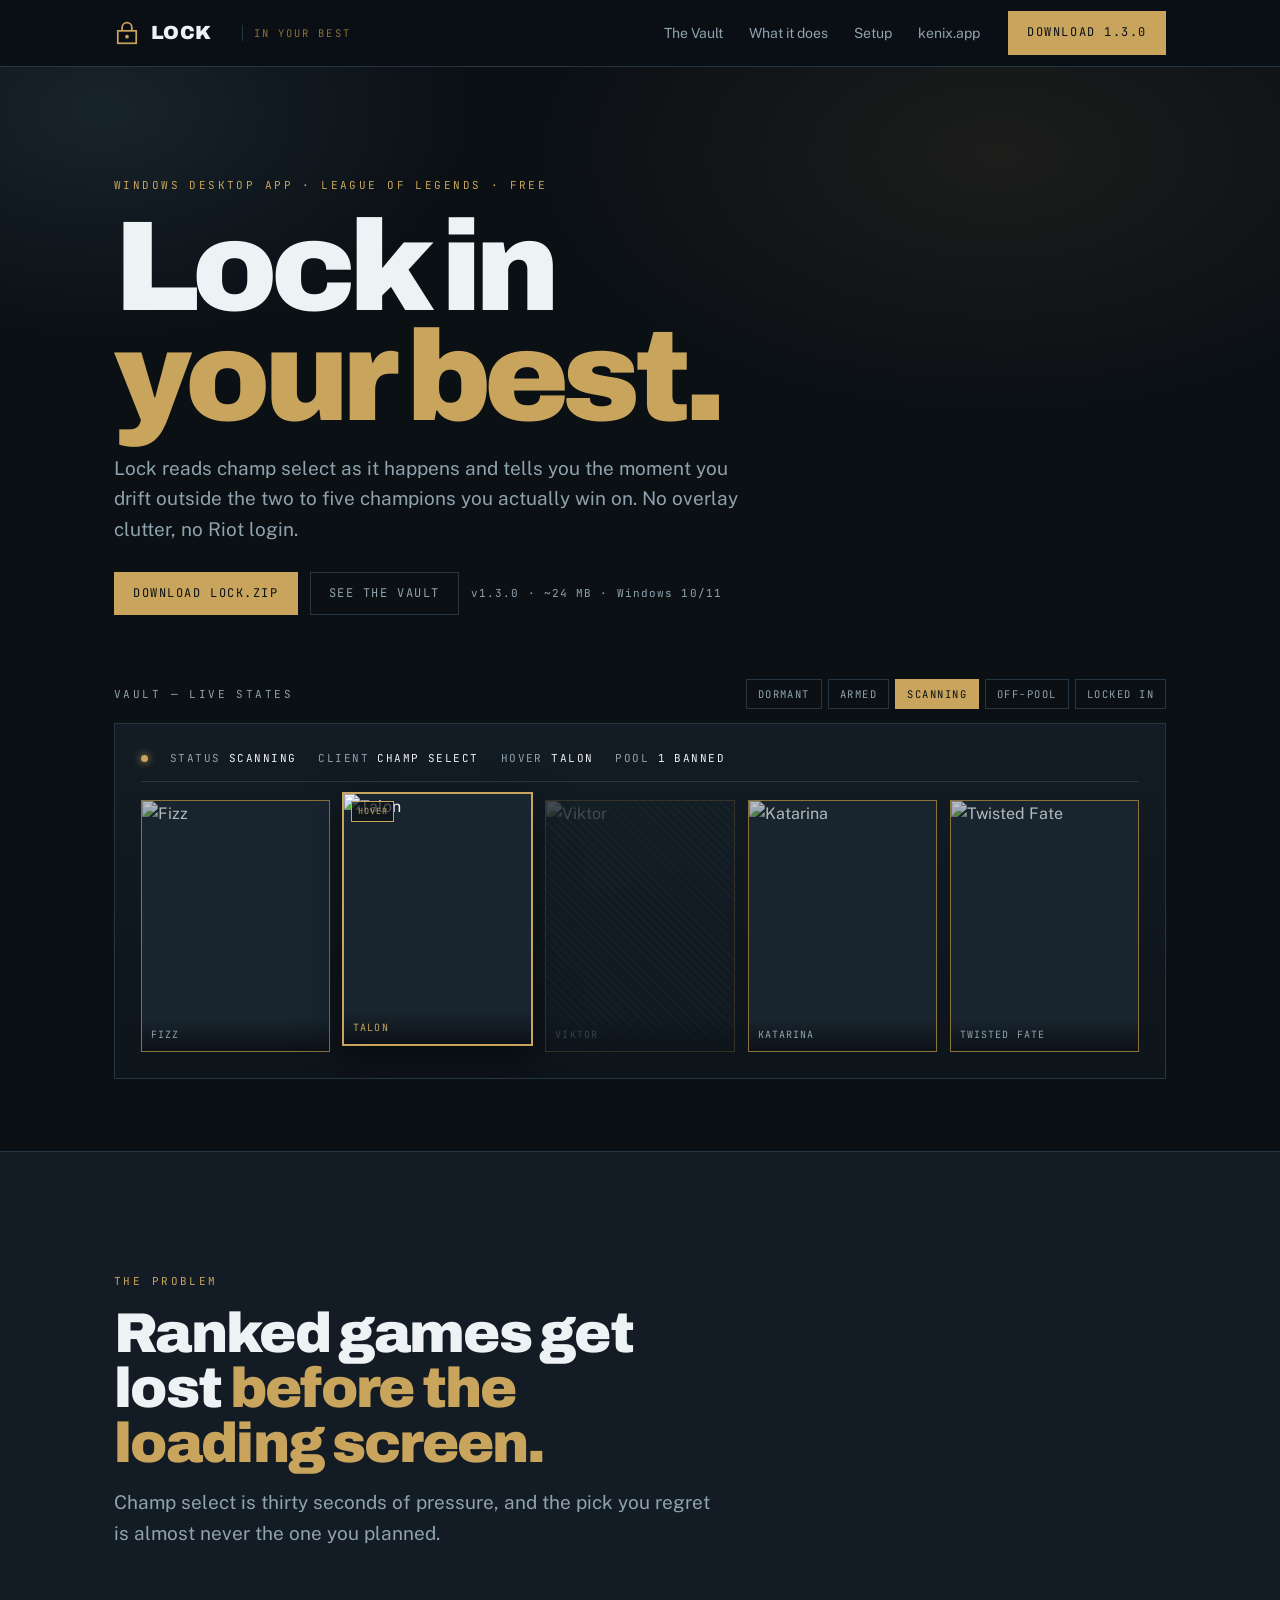
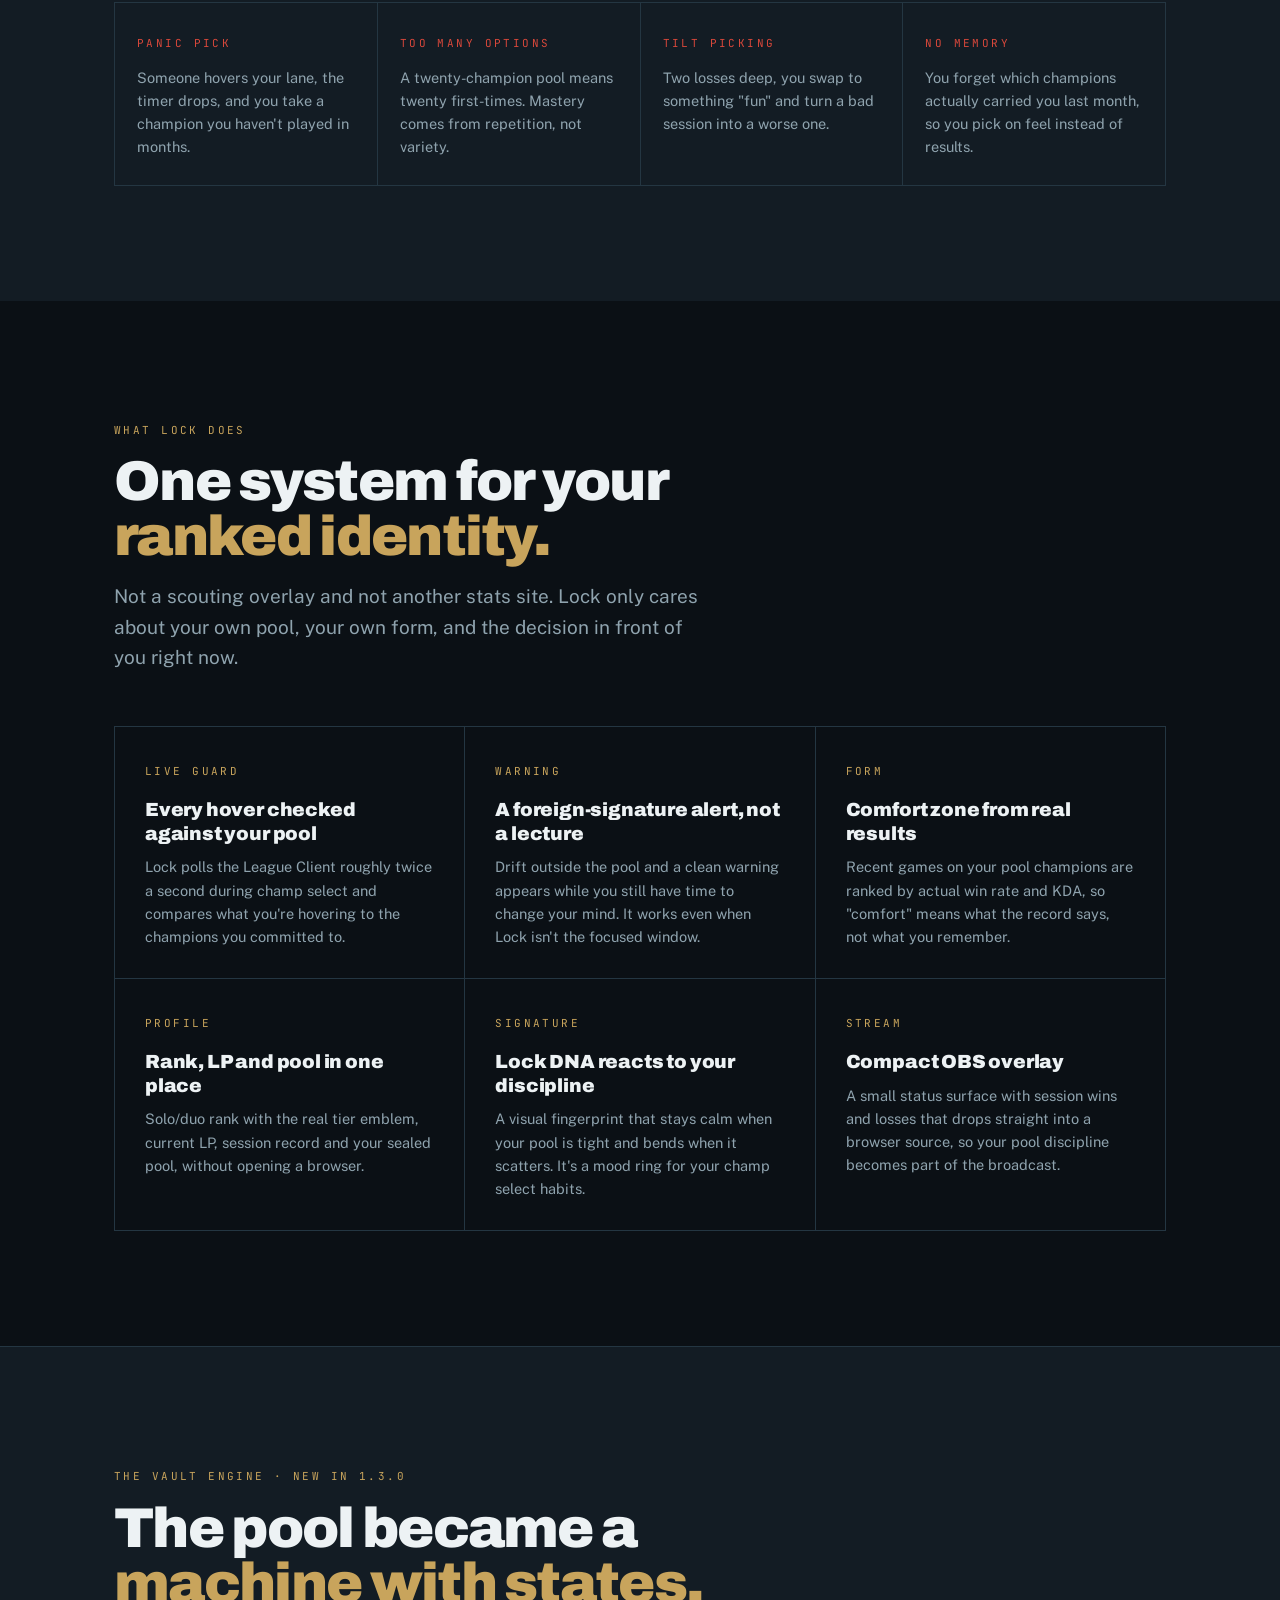
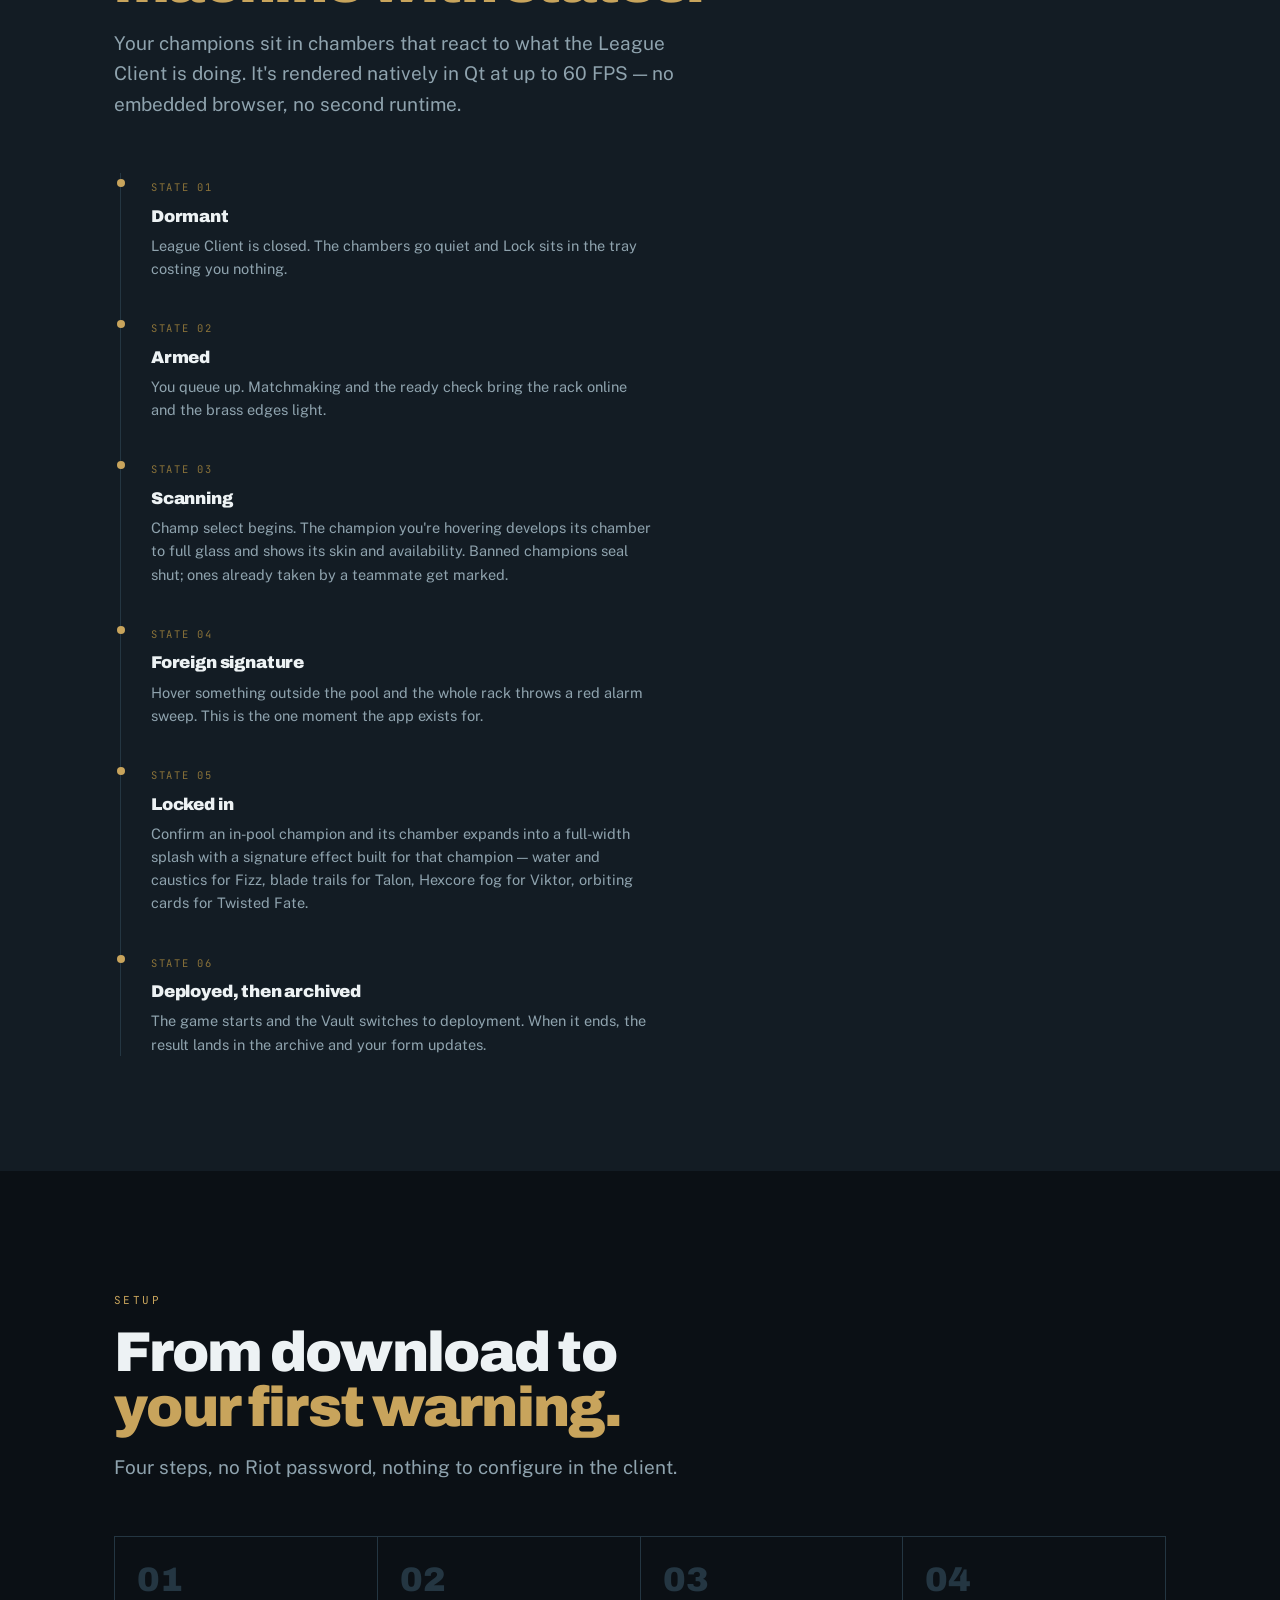
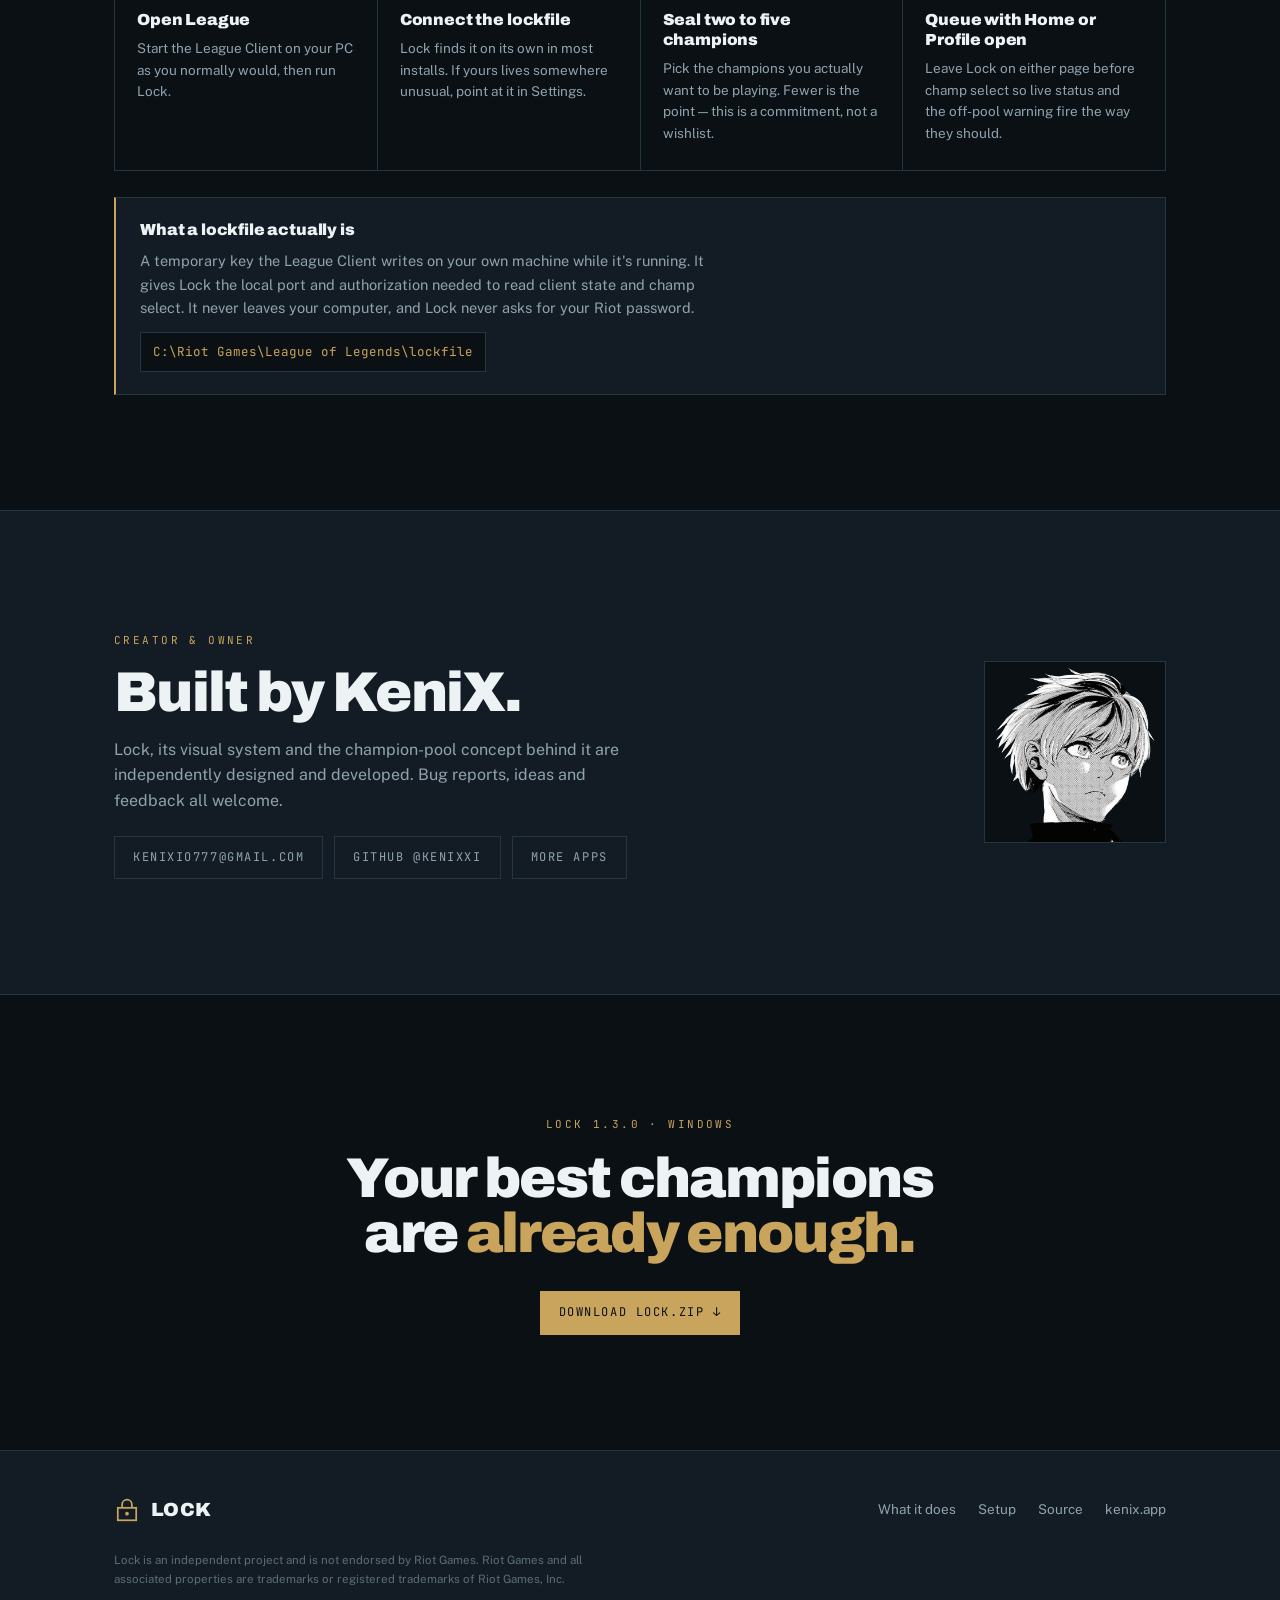
==== commit a5e08290: "Update print statement to say 'Goodbye World'" ====
--- a/index.html
+++ b/index.html
@@ -1,12 +1,660 @@
-<!doctype html>
+<!DOCTYPE html>
 <html lang="en">
 <head>
-  <meta charset="utf-8">
-  <meta name="viewport" content="width=device-width,initial-scale=1">
-  <meta name="description" content="Lock is a champion-pool discipline app for League of Legends with live off-pick warnings, ranked profiles and Living DNA.">
-  <title>Lock — Stay in Your Best</title>
-  <link rel="icon" href="assets/lock-logo.svg" type="image/svg+xml">
-  <link rel="stylesheet" href="styles.css">
+<meta charset="utf-8">
+<meta name="viewport" content="width=device-width, initial-scale=1">
+<title>Lock — in your best</title>
+<meta name="description" content="Lock in your best. A Windows desktop app that watches champ select live and warns you before an off-pool pick becomes a ranked mistake.">
+<meta property="og:title" content="Lock — in your best">
+<meta property="og:description" content="Champion-pool discipline for League of Legends. Free Windows app.">
+<meta property="og:type" content="website">
+<link rel="icon" href="assets/Lock.ico">
+<link rel="preconnect" href="https://fonts.googleapis.com">
+<link rel="preconnect" href="https://fonts.gstatic.com" crossorigin>
+<link href="https://fonts.googleapis.com/css2?family=Archivo:wght@500;700;900&family=Public+Sans:wght@400;500;700&family=JetBrains+Mono:wght@400;700&display=swap" rel="stylesheet">
+<style>
+:root{
+  --void:#0B1015;
+  --steel:#131C24;
+  --panel:#18242E;
+  --edge:#243642;
+  --brass:#C8A45C;
+  --brass-dim:#8A7239;
+  --alarm:#D9483B;
+  --mist:#8FA3AE;
+  --clear:#EDF2F4;
+
+  --display:'Archivo',system-ui,sans-serif;
+  --body:'Public Sans',system-ui,sans-serif;
+  --data:'JetBrains Mono',ui-monospace,monospace;
+
+  --gut:clamp(20px,5vw,64px);
+}
+
+*{box-sizing:border-box;margin:0;padding:0}
+html{scroll-behavior:smooth}
+body{
+  background:var(--void);
+  color:var(--clear);
+  font-family:var(--body);
+  font-size:16px;
+  line-height:1.6;
+  -webkit-font-smoothing:antialiased;
+  overflow-x:hidden;
+}
+a{color:inherit;text-decoration:none}
+img{display:block;max-width:100%}
+:focus-visible{outline:2px solid var(--brass);outline-offset:3px}
+
+.wrap{max-width:1180px;margin:0 auto;padding:0 var(--gut)}
+
+/* ---------- type ---------- */
+.tag{
+  font-family:var(--data);
+  font-size:11px;
+  letter-spacing:.22em;
+  text-transform:uppercase;
+  color:var(--brass);
+}
+.tag--mist{color:var(--mist)}
+h1,h2,h3{font-family:var(--display);font-weight:900;line-height:.98;letter-spacing:-.03em}
+h1{font-size:clamp(44px,7.4vw,92px)}
+h2{font-size:clamp(30px,4.6vw,56px)}
+h3{font-size:19px;letter-spacing:-.01em;line-height:1.25}
+.lede{font-size:clamp(16px,1.7vw,19px);color:var(--mist);max-width:52ch}
+.rule{height:1px;background:linear-gradient(90deg,var(--brass-dim),transparent);border:0}
+
+/* ---------- nav ---------- */
+nav{
+  position:sticky;top:0;z-index:60;
+  background:rgba(11,16,21,.86);
+  backdrop-filter:blur(14px);
+  border-bottom:1px solid var(--edge);
+}
+.nav-in{display:flex;align-items:center;gap:28px;height:66px}
+.brand{display:flex;align-items:center;gap:11px;font-family:var(--display);font-weight:900;letter-spacing:.02em;font-size:19px}
+.mark{width:26px;height:26px;flex:none}
+.nav-links{display:flex;gap:26px;margin-left:auto;font-size:14px;color:var(--mist)}
+.nav-links a:hover{color:var(--clear)}
+.btn{
+  display:inline-flex;align-items:center;gap:9px;
+  font-family:var(--data);font-size:12px;letter-spacing:.13em;text-transform:uppercase;
+  padding:11px 18px;border:1px solid var(--brass-dim);color:var(--brass);
+  background:transparent;cursor:pointer;transition:.18s;
+}
+.btn:hover{background:var(--brass);color:var(--void);border-color:var(--brass)}
+.btn--solid{background:var(--brass);color:var(--void);border-color:var(--brass)}
+.btn--solid:hover{filter:brightness(1.12)}
+.btn--ghost{border-color:var(--edge);color:var(--mist)}
+.btn--ghost:hover{background:var(--edge);color:var(--clear);border-color:var(--edge)}
+@media(max-width:820px){.nav-links{display:none}}
+
+/* ---------- hero ---------- */
+.hero{padding:clamp(56px,9vw,104px) 0 clamp(40px,6vw,72px);position:relative}
+.hero::before{
+  content:"";position:absolute;inset:0;z-index:-1;
+  background:
+    radial-gradient(680px 380px at 78% 8%,rgba(200,164,92,.09),transparent 68%),
+    radial-gradient(520px 320px at 8% 4%,rgba(36,54,66,.5),transparent 70%);
+}
+.hero h1{margin:16px 0 20px;max-width:15ch}
+.hero h1 em{font-style:normal;color:var(--brass)}
+
+/* slogan lockup — "Lock in" (the call) / "your best" (the pool) */
+.hero-title{
+  display:flex;flex-direction:column;
+  font-size:clamp(52px,10vw,132px);
+  letter-spacing:-.052em;line-height:.86;
+  margin:20px 0 26px;max-width:none;
+}
+.ln{display:block}
+.ln-2{color:var(--brass)}
+.ln-1{animation:rise .7s cubic-bezier(.2,.75,.3,1) both}
+.ln-2{animation:rise .7s cubic-bezier(.2,.75,.3,1) .13s both}
+@keyframes rise{from{opacity:0;transform:translateY(.22em)}to{opacity:1;transform:none}}
+
+.slogan{
+  font-family:var(--data);font-size:10.5px;letter-spacing:.2em;text-transform:uppercase;
+  color:var(--brass-dim);border-left:1px solid var(--edge);padding-left:11px;margin-left:2px;
+}
+@media(max-width:680px){.slogan{display:none}}
+.hero-cta{display:flex;flex-wrap:wrap;gap:12px;margin-top:28px;align-items:center}
+.hero-note{font-family:var(--data);font-size:11px;color:var(--mist);letter-spacing:.1em}
+
+/* ---------- vault (signature) ---------- */
+.vault{margin-top:clamp(40px,6vw,64px)}
+.vault-head{display:flex;flex-wrap:wrap;gap:14px;align-items:baseline;justify-content:space-between;margin-bottom:14px}
+.phases{display:flex;flex-wrap:wrap;gap:6px}
+.phase-btn{
+  font-family:var(--data);font-size:10.5px;letter-spacing:.14em;text-transform:uppercase;
+  padding:7px 11px;border:1px solid var(--edge);background:transparent;color:var(--mist);
+  cursor:pointer;transition:.16s;
+}
+.phase-btn:hover{border-color:var(--brass-dim);color:var(--clear)}
+.phase-btn[aria-pressed="true"]{border-color:var(--brass);color:var(--void);background:var(--brass)}
+
+.rack{
+  position:relative;
+  border:1px solid var(--edge);
+  background:linear-gradient(180deg,var(--steel),#0D141A);
+  padding:clamp(16px,2.6vw,26px);
+  overflow:hidden;
+}
+.rack::after{ /* alarm sweep */
+  content:"";position:absolute;inset:0;pointer-events:none;
+  background:linear-gradient(100deg,transparent 20%,rgba(217,72,59,.16) 50%,transparent 80%);
+  transform:translateX(-120%);opacity:0;
+}
+.rack[data-phase="alarm"]::after{opacity:1;animation:sweep 1.5s ease-in-out infinite}
+@keyframes sweep{to{transform:translateX(120%)}}
+
+.readout{
+  display:flex;flex-wrap:wrap;gap:8px 22px;align-items:center;
+  font-family:var(--data);font-size:11px;letter-spacing:.13em;text-transform:uppercase;
+  color:var(--mist);border-bottom:1px solid var(--edge);padding-bottom:13px;margin-bottom:18px;
+}
+.readout b{color:var(--clear);font-weight:400}
+.led{width:7px;height:7px;border-radius:50%;background:var(--mist);flex:none;transition:.25s}
+.rack[data-phase="dormant"] .led{background:#3C4C57}
+.rack[data-phase="armed"] .led,
+.rack[data-phase="scanning"] .led,
+.rack[data-phase="locked"] .led{background:var(--brass);box-shadow:0 0 9px var(--brass)}
+.rack[data-phase="alarm"] .led{background:var(--alarm);box-shadow:0 0 9px var(--alarm);animation:blink .7s steps(2) infinite}
+@keyframes blink{50%{opacity:.25}}
+
+.chambers{display:grid;grid-template-columns:repeat(5,1fr);gap:clamp(7px,1.1vw,13px)}
+.ch{
+  position:relative;aspect-ratio:3/4;
+  border:1px solid var(--edge);
+  background:var(--panel);
+  overflow:hidden;
+  transition:transform .3s cubic-bezier(.2,.7,.3,1),border-color .3s,opacity .3s,filter .3s;
+}
+.ch img{width:100%;height:100%;object-fit:cover;object-position:center 18%;opacity:.5;transition:.3s;filter:grayscale(.75) contrast(1.05)}
+
+/* cinematic splash on lock-in */
+.splash{position:absolute;inset:0;opacity:0;pointer-events:none;transition:opacity .5s;z-index:0}
+.splash img{width:100%;height:100%;object-fit:cover;object-position:center 22%}
+.splash::after{
+  content:"";position:absolute;inset:0;
+  background:linear-gradient(180deg,rgba(11,16,21,.55),rgba(11,16,21,.92));
+}
+.rack[data-phase="locked"] .splash{opacity:1}
+.rack .readout,.rack .chambers,.rack .foreign{position:relative;z-index:1}
+.ch-name{
+  position:absolute;left:0;right:0;bottom:0;padding:8px 9px;
+  font-family:var(--data);font-size:10px;letter-spacing:.11em;text-transform:uppercase;
+  background:linear-gradient(transparent,rgba(11,16,21,.94));
+  color:var(--mist);transition:.3s;
+}
+.ch-state{
+  position:absolute;top:7px;left:7px;
+  font-family:var(--data);font-size:8.5px;letter-spacing:.1em;text-transform:uppercase;
+  padding:3px 6px;border:1px solid var(--edge);color:var(--mist);
+  background:rgba(11,16,21,.7);opacity:0;transition:.25s;
+}
+
+/* phase states */
+.rack[data-phase="dormant"] .ch{opacity:.42;filter:saturate(.25)}
+.rack[data-phase="armed"] .ch,
+.rack[data-phase="scanning"] .ch,
+.rack[data-phase="locked"] .ch,
+.rack[data-phase="alarm"] .ch{border-color:var(--brass-dim)}
+.rack[data-phase="armed"] .ch img,
+.rack[data-phase="scanning"] .ch img,
+.rack[data-phase="alarm"] .ch img{opacity:.72;filter:grayscale(.3)}
+
+/* active hover chamber during scan */
+.rack[data-phase="scanning"] .ch.is-active,
+.rack[data-phase="locked"] .ch.is-active{
+  border-color:var(--brass);transform:translateY(-7px);
+  box-shadow:0 0 0 1px var(--brass),0 14px 34px rgba(0,0,0,.5);
+}
+.rack[data-phase="scanning"] .ch.is-active img,
+.rack[data-phase="locked"] .ch.is-active img{opacity:1;filter:none}
+.rack[data-phase="scanning"] .ch.is-active .ch-name,
+.rack[data-phase="locked"] .ch.is-active .ch-name{color:var(--brass)}
+.rack[data-phase="scanning"] .ch.is-active .ch-state,
+.rack[data-phase="locked"] .ch.is-active .ch-state{opacity:1;border-color:var(--brass);color:var(--brass)}
+.rack[data-phase="locked"] .ch:not(.is-active){opacity:.3}
+
+/* sealed */
+.rack[data-phase="scanning"] .ch.is-sealed,
+.rack[data-phase="alarm"] .ch.is-sealed{opacity:.3}
+.ch.is-sealed::before{
+  content:"";position:absolute;inset:0;opacity:0;transition:.3s;
+  background:repeating-linear-gradient(45deg,transparent,transparent 5px,rgba(143,163,174,.16) 5px,rgba(143,163,174,.16) 6px);
+}
+.rack[data-phase="scanning"] .ch.is-sealed::before,
+.rack[data-phase="alarm"] .ch.is-sealed::before{opacity:1}
+
+/* alarm */
+.rack[data-phase="alarm"] .ch{border-color:rgba(217,72,59,.4)}
+
+.foreign{
+  display:none;align-items:center;gap:13px;margin-top:16px;
+  border:1px solid var(--alarm);background:rgba(217,72,59,.09);padding:13px 15px;
+}
+.rack[data-phase="alarm"] .foreign{display:flex}
+.foreign-art{
+  width:44px;height:44px;flex:none;object-fit:cover;object-position:center 12%;
+  border:1px solid var(--alarm);filter:grayscale(.3);
+}
+.foreign p{font-size:13.5px;line-height:1.4}
+.foreign b{color:var(--alarm);font-weight:700}
+.foreign span{color:var(--mist);display:block;font-size:12px}
+
+@media(max-width:620px){
+  .chambers{grid-template-columns:repeat(3,1fr)}
+  .ch:nth-child(n+4){display:none}
+}
+
+/* ---------- sections ---------- */
+section{padding:clamp(64px,9vw,120px) 0}
+.sec-head{max-width:60ch;margin-bottom:clamp(32px,4.5vw,54px)}
+.sec-head h2{margin:14px 0 16px}
+.sec-head h2 em{font-style:normal;color:var(--brass)}
+
+/* problem */
+.problem{border-top:1px solid var(--edge);background:var(--steel)}
+.costs{display:grid;grid-template-columns:repeat(auto-fit,minmax(215px,1fr));gap:1px;background:var(--edge);border:1px solid var(--edge)}
+.cost{background:var(--steel);padding:26px 22px}
+.cost .tag{color:var(--alarm)}
+.cost p{margin-top:11px;font-size:14.5px;color:var(--mist)}
+
+/* features */
+.grid{display:grid;grid-template-columns:repeat(auto-fit,minmax(272px,1fr));gap:1px;background:var(--edge);border:1px solid var(--edge)}
+.card{background:var(--void);padding:clamp(22px,2.6vw,30px);transition:background .2s}
+.card:hover{background:var(--steel)}
+.card h3{margin:15px 0 10px}
+.card p{font-size:14.5px;color:var(--mist)}
+
+/* vault phases timeline — a real sequence, so it's numbered */
+.timeline{border-left:1px solid var(--edge);margin-left:6px}
+.tl{position:relative;padding:0 0 34px 30px}
+.tl:last-child{padding-bottom:0}
+.tl::before{
+  content:"";position:absolute;left:-4.5px;top:6px;width:8px;height:8px;
+  background:var(--brass);border-radius:50%;
+}
+.tl-n{font-family:var(--data);font-size:10.5px;letter-spacing:.16em;color:var(--brass-dim)}
+.tl h3{margin:7px 0 7px;font-size:17px}
+.tl p{font-size:14.5px;color:var(--mist);max-width:56ch}
+
+/* setup */
+.steps{counter-reset:s;display:grid;grid-template-columns:repeat(auto-fit,minmax(230px,1fr));gap:1px;background:var(--edge);border:1px solid var(--edge)}
+.step{background:var(--void);padding:26px 22px;counter-increment:s;position:relative}
+.step::before{
+  content:counter(s,decimal-leading-zero);
+  font-family:var(--display);font-weight:900;font-size:34px;color:var(--edge);
+  display:block;line-height:1;margin-bottom:13px;
+}
+.step h3{font-size:16px;margin-bottom:8px}
+.step p{font-size:13.5px;color:var(--mist)}
+
+.note{border:1px solid var(--edge);border-left:2px solid var(--brass);padding:22px 24px;margin-top:26px;background:var(--steel)}
+.note h3{font-size:16px;margin-bottom:9px}
+.note p{font-size:14.5px;color:var(--mist);max-width:64ch}
+.path{font-family:var(--data);font-size:12.5px;color:var(--brass);background:var(--void);border:1px solid var(--edge);padding:9px 12px;display:inline-block;margin-top:13px;word-break:break-all}
+
+/* creator */
+.creator{border-top:1px solid var(--edge);background:var(--steel)}
+.creator-in{display:grid;grid-template-columns:minmax(0,1fr) auto;gap:clamp(26px,4vw,60px);align-items:center}
+.creator p{color:var(--mist);margin:16px 0 22px;max-width:52ch}
+.creator-links{display:flex;flex-wrap:wrap;gap:11px}
+.avatar{width:clamp(120px,17vw,182px);border:1px solid var(--edge);background:var(--void)}
+@media(max-width:720px){.creator-in{grid-template-columns:1fr}.avatar{display:none}}
+
+/* close */
+.close{text-align:center;border-top:1px solid var(--edge)}
+.close h2{margin:16px auto 22px;max-width:16ch}
+.close h2 em{font-style:normal;color:var(--brass)}
+.close .btn{margin-top:8px}
+
+footer{border-top:1px solid var(--edge);padding:44px 0 56px;background:var(--steel)}
+.foot-in{display:flex;flex-wrap:wrap;gap:22px;align-items:center;justify-content:space-between}
+.foot-links{display:flex;gap:22px;font-size:13.5px;color:var(--mist)}
+.foot-links a:hover{color:var(--brass)}
+.disclaimer{font-size:11.5px;color:#5C6D78;margin-top:26px;max-width:70ch;line-height:1.6}
+
+@media(prefers-reduced-motion:reduce){
+  *{animation-duration:.01ms!important;animation-iteration-count:1!important;transition-duration:.01ms!important}
+  html{scroll-behavior:auto}
+}
+</style>
 </head>
-<body><link rel="preload" as="image" href="assets/lock-logo.svg"/><link rel="preload" as="image" href="assets/champions/twisted-fate-splash.jpg"/><link rel="preload" as="image" href="assets/champions/fizz.png"/><link rel="preload" as="image" href="assets/champions/talon.png"/><link rel="preload" as="image" href="assets/champions/viktor.png"/><link rel="preload" as="image" href="assets/champions/katarina.png"/><link rel="preload" as="image" href="assets/champions/twisted-fate.png"/><link rel="preload" as="image" href="assets/ranks/emerald.png"/><link rel="preload" as="image" href="assets/champions/camille.png"/><link rel="preload" as="image" href="assets/champions/fizz-splash.jpg"/><link rel="preload" as="image" href="assets/kaneki-creator-cutout.png"/><main><nav class="nav-shell" aria-label="Primary navigation"><a class="brand" href="#home" aria-label="Lock home"><img src="assets/lock-logo.svg" alt="Lock — in your best"/></a><button class="menu-button" aria-expanded="false" aria-label="Toggle navigation">☰</button><div class="nav-links "><a href="#home">Home</a><a href="#features">Features</a><a href="#dna">Lock DNA</a><a href="#tutorial">How to use</a><a href="#creator">Creator</a><a class="nav-download" href="https://github.com/kenixxi/Lock/releases/latest/download/Lock.zip" download="Lock.zip">Download v1.2.3 <span>↓</span></a></div></nav><section class="hero" id="home"><div class="ambient ambient-one"></div><div class="ambient ambient-two"></div><div class="hero-copy reveal is-visible"><div class="eyebrow"><span></span> WINDOWS DESKTOP APP · LEAGUE OF LEGENDS</div><h1>Stop panic picking.<br/><em>Play your best.</em></h1><p class="hero-lead">Lock keeps your champion pool visible, watches champ select live, and warns you before an off-pick becomes a ranked mistake.</p><div class="hero-actions"><a class="primary-cta" href="https://github.com/kenixxi/Lock/releases/latest/download/Lock.zip" download="Lock.zip"><span>Download Lock</span><b>↓</b></a><a class="secondary-cta" href="#features">See what it does <span>↓</span></a></div><div class="hero-proof"><div><strong>2–5</strong><span>champion pool</span></div><div><strong>LIVE</strong><span>hover detection</span></div><div><strong>LOCAL</strong><span>League connection</span></div></div></div><div class="hero-art reveal is-visible"><div class="splash-frame"><img class="hero-splash" src="assets/champions/twisted-fate-splash.jpg" alt="Twisted Fate official League of Legends splash art"/><div class="splash-shade"></div><div class="hero-lock"><span class="lock-symbol">▣</span><div><small>LOCK STATUS</small><strong>POOL SECURED</strong></div><i></i></div><div class="hero-pool"><small>YOUR LOCK POOL</small><div class="champion-row compact"><div class="champion-token" style="--delay:0s"><img src="assets/champions/fizz.png" alt="Fizz"/></div><div class="champion-token" style="--delay:0.08s"><img src="assets/champions/talon.png" alt="Talon"/></div><div class="champion-token" style="--delay:0.16s"><img src="assets/champions/viktor.png" alt="Viktor"/></div><div class="champion-token" style="--delay:0.24s"><img src="assets/champions/katarina.png" alt="Katarina"/></div><div class="champion-token" style="--delay:0.32s"><img src="assets/champions/twisted-fate.png" alt="Twisted Fate"/></div></div></div></div><div class="hover-card good"><img src="assets/champions/fizz.png" alt="Fizz"/><div><small>CURRENT HOVER</small><strong>FIZZ</strong><span>IN YOUR POOL</span></div><b>✓</b></div><div class="rank-float"><img src="assets/ranks/emerald.png" alt="Emerald rank emblem"/><div><small>CURRENT RANK</small><strong>EMERALD II</strong><span>19 LP</span></div></div></div><a class="scroll-cue" href="#features">SCROLL TO EXPLORE <span>↓</span></a></section><section class="statement reveal"><p>THE PROBLEM</p><h2>Ranked games are often lost <em>before loading screen.</em></h2><div class="statement-grid"><span>Random last-second picks</span><span>Too many comfort options</span><span>Playing through tilt</span><span>Forgetting what actually works</span></div></section><section class="features section" id="features"><div class="section-heading reveal"><div><p class="kicker">WHAT LOCK OFFERS</p><h2>One system for your<br/><em>ranked identity.</em></h2></div><p>Not another scouting overlay. Lock is built around your own pool, your own form, and the decision in front of you.</p></div><div class="feature-grid"><article class="feature-card pool-card reveal"><div class="feature-meta"><span>01</span><b>REAL-TIME</b></div><div class="feature-visual pool-scan"><div class="champion-row compact"><div class="champion-token" style="--delay:0s"><img src="assets/champions/fizz.png" alt="Fizz"/></div><div class="champion-token" style="--delay:0.08s"><img src="assets/champions/talon.png" alt="Talon"/></div><div class="champion-token" style="--delay:0.16s"><img src="assets/champions/viktor.png" alt="Viktor"/></div><div class="champion-token" style="--delay:0.24s"><img src="assets/champions/katarina.png" alt="Katarina"/></div><div class="champion-token" style="--delay:0.32s"><img src="assets/champions/twisted-fate.png" alt="Twisted Fate"/></div></div><small>5 CHAMPIONS · LOCKED</small></div><h3>Live champion-pool guard</h3><p>Every hover is checked against the champions you chose.</p></article><article class="feature-card reveal"><div class="feature-meta"><span>02</span><b>FOCUS</b></div><div class="feature-visual offpick-visual"><img src="assets/champions/camille.png" alt="Camille"/><div><small>OFF-PICK WARNING</small><strong>Camille is outside your pool.</strong><span>Return to your best.</span></div><b>!</b></div><h3>Off-pick warning</h3><p>A clean alert appears before hesitation becomes a bad pick.</p></article><article class="feature-card dna-card reveal"><div class="feature-meta"><span>03</span><b>IDENTITY</b></div><div class="feature-visual dna-visual"><div class="dna-mini" aria-hidden="true"><div class="dna-rung" style="--i:0"><i></i><b></b><i></i></div><div class="dna-rung" style="--i:1"><i></i><b></b><i></i></div><div class="dna-rung" style="--i:2"><i></i><b></b><i></i></div><div class="dna-rung" style="--i:3"><i></i><b></b><i></i></div><div class="dna-rung" style="--i:4"><i></i><b></b><i></i></div><div class="dna-rung" style="--i:5"><i></i><b></b><i></i></div><div class="dna-rung" style="--i:6"><i></i><b></b><i></i></div><div class="dna-rung" style="--i:7"><i></i><b></b><i></i></div><div class="dna-rung" style="--i:8"><i></i><b></b><i></i></div></div><div><small>DNA STATE</small><strong>STABLE</strong><span>DISCIPLINE 86%</span></div></div><h3>Living Lock DNA</h3><p>Your visual fingerprint bends, calms, and changes with your profile.</p></article><article class="feature-card reveal"><div class="feature-meta"><span>04</span><b>FORM</b></div><div class="feature-visual comfort-visual"><div><img src="assets/champions/fizz.png" alt="Fizz"/><span><strong>Fizz</strong><small>67% WR · 2.53 KDA</small></span><b>84</b></div><div><img src="assets/champions/talon.png" alt="Talon"/><span><strong>Talon</strong><small>58% WR · 2.12 KDA</small></span><b>71</b></div></div><h3>Real Comfort Zone</h3><p>Recent pool games are ranked using real win rate and KDA.</p></article><article class="feature-card reveal"><div class="feature-meta"><span>05</span><b>PROFILE</b></div><div class="feature-visual rank-visual"><img src="assets/ranks/emerald.png" alt="Emerald rank emblem"/><div><small>SOLO/DUO</small><strong>EMERALD II</strong><span>19 LP · 57% WR</span></div></div><h3>Your ranked profile</h3><p>Rank, LP, form, pool, and real tier emblems in one place.</p></article><article class="feature-card reveal"><div class="feature-meta"><span>06</span><b>STREAM</b></div><div class="feature-visual stream-visual"><span class="mini-lock">▣</span><div><small>STATUS</small><strong><i></i> PICKING</strong></div><div><small>SESSION</small><strong>0W <i></i> 0L</strong></div></div><h3>Built for streaming</h3><p>A compact OBS overlay makes your Lock status part of the stream.</p></article></div></section><section class="dna-section section" id="dna"><div class="dna-copy reveal"><p class="kicker">LIVING PLAYER FINGERPRINT</p><h2>Your form should<br/><em>look alive.</em></h2><p>Strong discipline creates a calm signature. Risk, instability, and a scattered pool bend and heat the DNA so you can see when something needs attention.</p><ul><li><span>01</span> Reacts to real profile data</li><li><span>02</span> Updates with ranked form</li><li><span>03</span> Shows comfort and danger zones</li></ul></div><div class="dna-stage reveal" aria-label="Animated Lock DNA preview"><img class="dna-backdrop" src="assets/champions/fizz-splash.jpg" alt="Fizz official League of Legends splash art"/><div class="dna-overlay"></div><div class="dna-grid"></div><div class="dna-title">LOCK DNA<small>LIVING PROFILE SIGNATURE</small></div><div class="dna-state"><span></span> STABLE SIGNATURE</div><div class="large-dna"><div class="dna-mini" aria-hidden="true"><div class="dna-rung" style="--i:0"><i></i><b></b><i></i></div><div class="dna-rung" style="--i:1"><i></i><b></b><i></i></div><div class="dna-rung" style="--i:2"><i></i><b></b><i></i></div><div class="dna-rung" style="--i:3"><i></i><b></b><i></i></div><div class="dna-rung" style="--i:4"><i></i><b></b><i></i></div><div class="dna-rung" style="--i:5"><i></i><b></b><i></i></div><div class="dna-rung" style="--i:6"><i></i><b></b><i></i></div><div class="dna-rung" style="--i:7"><i></i><b></b><i></i></div><div class="dna-rung" style="--i:8"><i></i><b></b><i></i></div></div></div><div class="dna-foot"><span>DISCIPLINE <strong>86%</strong></span><span>POOL FOCUS <strong>92%</strong></span><span>STABILITY <strong>81%</strong></span></div></div></section><section class="tutorial section" id="tutorial"><div class="tutorial-head reveal"><p class="kicker">SETUP GUIDE</p><h2>From download to<br/><em>your first warning.</em></h2><p>Lock reads the League Client&#x27;s local lockfile to understand when champ select starts and what you are hovering.</p></div><div class="critical-note reveal"><div class="critical-icon">!</div><div><small>IMPORTANT FOR POPUP DETECTION</small><h3>Keep Lock on <strong>Home</strong> or <strong>Profile</strong> while you queue.</h3><p>Leave either page open before champ select so live status and the off-pick popup work exactly as intended.</p></div><div class="page-pills"><span>⌂ HOME</span><span>♙ PROFILE</span></div></div><div class="tutorial-journey reveal"><article><b>01</b><div class="journey-icon client"><svg viewBox="0 0 48 48" aria-hidden="true"><rect x="5" y="8" width="38" height="27" rx="5"></rect><path d="M17 41h14M24 35v6"></path><path d="m24 14 3.2 6.5 7.2 1-5.2 5.1 1.2 7.2L24 30.4l-6.4 3.4 1.2-7.2-5.2-5.1 7.2-1L24 14Z"></path></svg><span>CLIENT</span></div><h3>Open League</h3><p>Start League Client on your PC.</p></article><i>→</i><article><b>02</b><div class="journey-icon file"><svg viewBox="0 0 48 48" aria-hidden="true"><path d="M12 5h16l9 9v29H12z"></path><path d="M28 5v10h9"></path><circle cx="23" cy="28" r="5"></circle><path d="m27 31 7 7m-2-2 3-3m-6 0 3-3"></path></svg><span>LOCKFILE</span></div><h3>Connect lockfile</h3><p>Automatic, or select it in Settings.</p></article><i>→</i><article><b>03</b><div class="journey-icon pool"><img src="assets/champions/fizz.png" alt="Fizz"/><img src="assets/champions/talon.png" alt="Talon"/><img src="assets/champions/viktor.png" alt="Viktor"/></div><h3>Choose 2–5</h3><p>Build your trusted champion pool.</p></article><i>→</i><article><b>04</b><div class="journey-icon pages"><span><svg viewBox="0 0 24 24" aria-hidden="true"><path d="m4 11 8-7 8 7v9h-6v-6h-4v6H4z"></path></svg><small>HOME</small></span><span><svg viewBox="0 0 24 24" aria-hidden="true"><circle cx="12" cy="8" r="4"></circle><path d="M4 21c.8-4.5 3.5-7 8-7s7.2 2.5 8 7"></path></svg><small>PROFILE</small></span></div><h3>Open Home/Profile</h3><p>Queue and let Lock watch the hover.</p></article></div><div class="lockfile-explainer reveal"><div class="lockfile-art"><div class="flow-node league-node"><svg viewBox="0 0 48 48" aria-hidden="true"><rect x="5" y="8" width="38" height="27" rx="5"></rect><path d="M17 41h14M24 35v6"></path><path d="m24 14 3.2 6.5 7.2 1-5.2 5.1 1.2 7.2L24 30.4l-6.4 3.4 1.2-7.2-5.2-5.1 7.2-1L24 14Z"></path></svg><span>LEAGUE</span></div><div class="flow-path"><i></i><i></i><i></i></div><div class="flow-file"><svg viewBox="0 0 48 48" aria-hidden="true"><path d="M12 5h16l9 9v29H12z"></path><path d="M28 5v10h9"></path><circle cx="23" cy="28" r="5"></circle><path d="m27 31 7 7m-2-2 3-3m-6 0 3-3"></path></svg><span>LOCKFILE</span></div><div class="flow-path"><i></i><i></i><i></i></div><div class="flow-node lock-node"><img src="assets/lock-logo.svg" alt="Lock"/></div><b>✓ LOCAL CONNECTION ACTIVE</b></div><div><p class="kicker">WHAT IS A LOCKFILE?</p><h3>A temporary local key created by League Client.</h3><p>It gives Lock the temporary local port and authorization required to read client state and champ select. It stays on your computer—no Riot password required.</p><code>C:\Riot Games\League of Legends\lockfile</code></div></div></section><section class="creator-section section reveal" id="creator"><div class="creator-copy"><p class="kicker">CREATOR &amp; OWNER</p><h2>Created and owned<br/><em>by KeniX.</em></h2><p>Lock, its visual system, and the original champion-pool focus concept are independently designed and developed by KeniX.</p></div><div class="creator-card"><span class="creator-mark"><img src="assets/kaneki-creator-cutout.png" alt="KeniX creator avatar"/></span><div><small>INDEPENDENT DEVELOPER</small><h3>KeniX</h3><p>Feedback, bug reports, partnerships, or ideas.</p><a href="mailto:kenixio777@gmail.com">kenixio777@gmail.com <b>↗</b></a><a class="creator-github" href="https://github.com/kenixxi">GitHub · @kenixxi</a></div></div></section><section class="final-cta reveal"><div class="cta-lines"></div><p>LOCK v1.2.3 · WINDOWS</p><h2>Your best champions<br/>are already enough.</h2><a href="https://github.com/kenixxi/Lock/releases/latest/download/Lock.zip" download="Lock.zip">Download Lock.zip <span>↓</span></a><small>Champion-pool focus app for League of Legends</small></section><footer><a class="brand" href="#home"><img src="assets/lock-logo.svg" alt="Lock — in your best"/></a><p>Built for players who want fewer excuses and better picks.</p><div><a href="#features">Features</a><a href="#tutorial">Tutorial</a><a href="https://github.com/kenixxi/Lock">GitHub</a></div><small>Lock is independent and is not endorsed by Riot Games. League of Legends and Riot Games are trademarks of Riot Games, Inc.</small></footer></main><script src="script.js"></script></body>
-</html>+<body>
+
+<nav>
+  <div class="wrap nav-in">
+    <a class="brand" href="#top">
+      <svg class="mark" viewBox="0 0 24 24" fill="none" aria-hidden="true">
+        <rect x="3.5" y="10" width="17" height="11.5" stroke="#C8A45C" stroke-width="1.6"/>
+        <path d="M7.5 10V7a4.5 4.5 0 0 1 9 0v3" stroke="#C8A45C" stroke-width="1.6"/>
+        <circle cx="12" cy="15.4" r="1.7" fill="#C8A45C"/>
+      </svg>
+      LOCK
+    </a>
+    <span class="slogan">in your best</span>
+    <div class="nav-links">
+      <a href="#vault">The Vault</a>
+      <a href="#does">What it does</a>
+      <a href="#setup">Setup</a>
+      <a href="/">kenix.app</a>
+    </div>
+    <a class="btn btn--solid" href="https://github.com/kenixxi/Lock/releases/latest/download/Lock.zip">Download 1.3.0</a>
+  </div>
+</nav>
+
+<header class="hero" id="top">
+  <div class="wrap">
+    <span class="tag">Windows desktop app · League of Legends · Free</span>
+    <h1 class="hero-title">
+      <span class="ln ln-1">Lock in</span>
+      <span class="ln ln-2">your best.</span>
+    </h1>
+    <p class="lede">Lock reads champ select as it happens and tells you the moment you drift outside the two to five champions you actually win on. No overlay clutter, no Riot login.</p>
+    <div class="hero-cta">
+      <a class="btn btn--solid" href="https://github.com/kenixxi/Lock/releases/latest/download/Lock.zip">Download Lock.zip</a>
+      <a class="btn btn--ghost" href="#vault">See the Vault</a>
+      <span class="hero-note">v1.3.0 · ~24 MB · Windows 10/11</span>
+    </div>
+
+    <!-- SIGNATURE: live vault state machine -->
+    <div class="vault" id="vault">
+      <div class="vault-head">
+        <span class="tag tag--mist">Vault — live states</span>
+        <div class="phases" role="group" aria-label="Vault phase">
+          <button class="phase-btn" data-p="dormant" aria-pressed="false">Dormant</button>
+          <button class="phase-btn" data-p="armed" aria-pressed="false">Armed</button>
+          <button class="phase-btn" data-p="scanning" aria-pressed="true">Scanning</button>
+          <button class="phase-btn" data-p="alarm" aria-pressed="false">Off-pool</button>
+          <button class="phase-btn" data-p="locked" aria-pressed="false">Locked in</button>
+        </div>
+      </div>
+
+      <div class="rack" data-phase="scanning" id="rack">
+        <div class="readout">
+          <span class="led"></span>
+          <span>Status <b id="r-status">Scanning</b></span>
+          <span>Client <b id="r-client">Champ select</b></span>
+          <span>Hover <b id="r-hover">Fizz</b></span>
+          <span>Pool <b id="r-pool">5 sealed</b></span>
+        </div>
+
+        <div class="splash" id="splash"><img id="splash-img" src="" alt=""></div>
+
+        <div class="chambers" id="chambers">
+          <div class="ch" data-champ="Fizz" data-key="Fizz">
+            <img src="https://ddragon.leagueoflegends.com/cdn/img/champion/loading/Fizz_0.jpg" alt="Fizz">
+            <span class="ch-state">Hover</span><span class="ch-name">Fizz</span>
+          </div>
+          <div class="ch" data-champ="Talon" data-key="Talon">
+            <img src="https://ddragon.leagueoflegends.com/cdn/img/champion/loading/Talon_0.jpg" alt="Talon">
+            <span class="ch-state">Hover</span><span class="ch-name">Talon</span>
+          </div>
+          <div class="ch is-sealed" data-champ="Viktor" data-key="Viktor">
+            <img src="https://ddragon.leagueoflegends.com/cdn/img/champion/loading/Viktor_0.jpg" alt="Viktor">
+            <span class="ch-state">Banned</span><span class="ch-name">Viktor</span>
+          </div>
+          <div class="ch" data-champ="Katarina" data-key="Katarina">
+            <img src="https://ddragon.leagueoflegends.com/cdn/img/champion/loading/Katarina_0.jpg" alt="Katarina">
+            <span class="ch-state">Hover</span><span class="ch-name">Katarina</span>
+          </div>
+          <div class="ch" data-champ="Twisted Fate" data-key="TwistedFate">
+            <img src="https://ddragon.leagueoflegends.com/cdn/img/champion/loading/TwistedFate_0.jpg" alt="Twisted Fate">
+            <span class="ch-state">Hover</span><span class="ch-name">Twisted Fate</span>
+          </div>
+        </div>
+
+        <div class="foreign">
+          <img class="foreign-art" src="https://ddragon.leagueoflegends.com/cdn/img/champion/loading/Camille_0.jpg" alt="Camille">
+          <p><b>Camille is outside your pool.</b><span>Lock raises a foreign-signature warning before you commit the pick.</span></p>
+        </div>
+      </div>
+    </div>
+  </div>
+</header>
+
+<section class="problem">
+  <div class="wrap">
+    <div class="sec-head">
+      <span class="tag">The problem</span>
+      <h2>Ranked games get lost <em>before the loading screen.</em></h2>
+      <p class="lede">Champ select is thirty seconds of pressure, and the pick you regret is almost never the one you planned.</p>
+    </div>
+    <div class="costs">
+      <div class="cost"><span class="tag">Panic pick</span><p>Someone hovers your lane, the timer drops, and you take a champion you haven't played in months.</p></div>
+      <div class="cost"><span class="tag">Too many options</span><p>A twenty-champion pool means twenty first-times. Mastery comes from repetition, not variety.</p></div>
+      <div class="cost"><span class="tag">Tilt picking</span><p>Two losses deep, you swap to something "fun" and turn a bad session into a worse one.</p></div>
+      <div class="cost"><span class="tag">No memory</span><p>You forget which champions actually carried you last month, so you pick on feel instead of results.</p></div>
+    </div>
+  </div>
+</section>
+
+<section id="does">
+  <div class="wrap">
+    <div class="sec-head">
+      <span class="tag">What Lock does</span>
+      <h2>One system for your <em>ranked identity.</em></h2>
+      <p class="lede">Not a scouting overlay and not another stats site. Lock only cares about your own pool, your own form, and the decision in front of you right now.</p>
+    </div>
+    <div class="grid">
+      <div class="card">
+        <span class="tag">Live guard</span>
+        <h3>Every hover checked against your pool</h3>
+        <p>Lock polls the League Client roughly twice a second during champ select and compares what you're hovering to the champions you committed to.</p>
+      </div>
+      <div class="card">
+        <span class="tag">Warning</span>
+        <h3>A foreign-signature alert, not a lecture</h3>
+        <p>Drift outside the pool and a clean warning appears while you still have time to change your mind. It works even when Lock isn't the focused window.</p>
+      </div>
+      <div class="card">
+        <span class="tag">Form</span>
+        <h3>Comfort zone from real results</h3>
+        <p>Recent games on your pool champions are ranked by actual win rate and KDA, so "comfort" means what the record says, not what you remember.</p>
+      </div>
+      <div class="card">
+        <span class="tag">Profile</span>
+        <h3>Rank, LP and pool in one place</h3>
+        <p>Solo/duo rank with the real tier emblem, current LP, session record and your sealed pool, without opening a browser.</p>
+      </div>
+      <div class="card">
+        <span class="tag">Signature</span>
+        <h3>Lock DNA reacts to your discipline</h3>
+        <p>A visual fingerprint that stays calm when your pool is tight and bends when it scatters. It's a mood ring for your champ select habits.</p>
+      </div>
+      <div class="card">
+        <span class="tag">Stream</span>
+        <h3>Compact OBS overlay</h3>
+        <p>A small status surface with session wins and losses that drops straight into a browser source, so your pool discipline becomes part of the broadcast.</p>
+      </div>
+    </div>
+  </div>
+</section>
+
+<section class="problem">
+  <div class="wrap">
+    <div class="sec-head">
+      <span class="tag">The Vault engine · new in 1.3.0</span>
+      <h2>The pool became a <em>machine with states.</em></h2>
+      <p class="lede">Your champions sit in chambers that react to what the League Client is doing. It's rendered natively in Qt at up to 60 FPS — no embedded browser, no second runtime.</p>
+    </div>
+
+    <div class="timeline">
+      <div class="tl">
+        <span class="tl-n">STATE 01</span>
+        <h3>Dormant</h3>
+        <p>League Client is closed. The chambers go quiet and Lock sits in the tray costing you nothing.</p>
+      </div>
+      <div class="tl">
+        <span class="tl-n">STATE 02</span>
+        <h3>Armed</h3>
+        <p>You queue up. Matchmaking and the ready check bring the rack online and the brass edges light.</p>
+      </div>
+      <div class="tl">
+        <span class="tl-n">STATE 03</span>
+        <h3>Scanning</h3>
+        <p>Champ select begins. The champion you're hovering develops its chamber to full glass and shows its skin and availability. Banned champions seal shut; ones already taken by a teammate get marked.</p>
+      </div>
+      <div class="tl">
+        <span class="tl-n">STATE 04</span>
+        <h3>Foreign signature</h3>
+        <p>Hover something outside the pool and the whole rack throws a red alarm sweep. This is the one moment the app exists for.</p>
+      </div>
+      <div class="tl">
+        <span class="tl-n">STATE 05</span>
+        <h3>Locked in</h3>
+        <p>Confirm an in-pool champion and its chamber expands into a full-width splash with a signature effect built for that champion — water and caustics for Fizz, blade trails for Talon, Hexcore fog for Viktor, orbiting cards for Twisted Fate.</p>
+      </div>
+      <div class="tl">
+        <span class="tl-n">STATE 06</span>
+        <h3>Deployed, then archived</h3>
+        <p>The game starts and the Vault switches to deployment. When it ends, the result lands in the archive and your form updates.</p>
+      </div>
+    </div>
+  </div>
+</section>
+
+<section id="setup">
+  <div class="wrap">
+    <div class="sec-head">
+      <span class="tag">Setup</span>
+      <h2>From download to <em>your first warning.</em></h2>
+      <p class="lede">Four steps, no Riot password, nothing to configure in the client.</p>
+    </div>
+    <div class="steps">
+      <div class="step">
+        <h3>Open League</h3>
+        <p>Start the League Client on your PC as you normally would, then run Lock.</p>
+      </div>
+      <div class="step">
+        <h3>Connect the lockfile</h3>
+        <p>Lock finds it on its own in most installs. If yours lives somewhere unusual, point at it in Settings.</p>
+      </div>
+      <div class="step">
+        <h3>Seal two to five champions</h3>
+        <p>Pick the champions you actually want to be playing. Fewer is the point — this is a commitment, not a wishlist.</p>
+      </div>
+      <div class="step">
+        <h3>Queue with Home or Profile open</h3>
+        <p>Leave Lock on either page before champ select so live status and the off-pool warning fire the way they should.</p>
+      </div>
+    </div>
+
+    <div class="note">
+      <h3>What a lockfile actually is</h3>
+      <p>A temporary key the League Client writes on your own machine while it's running. It gives Lock the local port and authorization needed to read client state and champ select. It never leaves your computer, and Lock never asks for your Riot password.</p>
+      <span class="path">C:\Riot Games\League of Legends\lockfile</span>
+    </div>
+  </div>
+</section>
+
+<section class="creator">
+  <div class="wrap creator-in">
+    <div>
+      <span class="tag">Creator &amp; owner</span>
+      <h2 style="margin-top:14px">Built by KeniX.</h2>
+      <p>Lock, its visual system and the champion-pool concept behind it are independently designed and developed. Bug reports, ideas and feedback all welcome.</p>
+      <div class="creator-links">
+        <a class="btn btn--ghost" href="mailto:kenixio777@gmail.com">kenixio777@gmail.com</a>
+        <a class="btn btn--ghost" href="https://github.com/kenixxi">GitHub @kenixxi</a>
+        <a class="btn btn--ghost" href="/">More apps</a>
+      </div>
+    </div>
+    <img class="avatar" src="assets/kaneki-creator-cutout.png" alt="KeniX" onerror="this.remove()">
+  </div>
+</section>
+
+<section class="close">
+  <div class="wrap">
+    <span class="tag">Lock 1.3.0 · Windows</span>
+    <h2>Your best champions are <em>already enough.</em></h2>
+    <a class="btn btn--solid" href="https://github.com/kenixxi/Lock/releases/latest/download/Lock.zip">Download Lock.zip ↓</a>
+  </div>
+</section>
+
+<footer>
+  <div class="wrap">
+    <div class="foot-in">
+      <a class="brand" href="#top">
+        <svg class="mark" viewBox="0 0 24 24" fill="none" aria-hidden="true">
+          <rect x="3.5" y="10" width="17" height="11.5" stroke="#C8A45C" stroke-width="1.6"/>
+          <path d="M7.5 10V7a4.5 4.5 0 0 1 9 0v3" stroke="#C8A45C" stroke-width="1.6"/>
+          <circle cx="12" cy="15.4" r="1.7" fill="#C8A45C"/>
+        </svg>
+        LOCK
+      </a>
+      <div class="foot-links">
+        <a href="#does">What it does</a>
+        <a href="#setup">Setup</a>
+        <a href="https://github.com/kenixxi/Lock">Source</a>
+        <a href="/">kenix.app</a>
+      </div>
+    </div>
+    <p class="disclaimer">Lock is an independent project and is not endorsed by Riot Games. Riot Games and all associated properties are trademarks or registered trademarks of Riot Games, Inc.</p>
+  </div>
+</footer>
+
+<script>
+(function(){
+  var rack=document.getElementById('rack');
+  var btns=[].slice.call(document.querySelectorAll('.phase-btn'));
+  var chambers=[].slice.call(document.querySelectorAll('.ch'));
+  var pool=chambers.filter(function(c){return !c.classList.contains('is-sealed')});
+
+  var copy={
+    dormant:{status:'Dormant',client:'Closed',hover:'—',pool:'5 sealed'},
+    armed:{status:'Armed',client:'Ready check',hover:'—',pool:'5 sealed'},
+    scanning:{status:'Scanning',client:'Champ select',hover:'',pool:'1 banned'},
+    alarm:{status:'Foreign signature',client:'Champ select',hover:'Camille',pool:'1 banned'},
+    locked:{status:'Locked in',client:'Champ select',hover:'',pool:'5 sealed'}
+  };
+  var el={status:document.getElementById('r-status'),client:document.getElementById('r-client'),
+          hover:document.getElementById('r-hover'),pool:document.getElementById('r-pool')};
+
+  var idx=0, timer=null, manual=false;
+  var reduce=window.matchMedia('(prefers-reduced-motion: reduce)').matches;
+  var splashImg=document.getElementById('splash-img');
+  var DD='https://ddragon.leagueoflegends.com/cdn/img/champion/splash/';
+
+  function markActive(i){
+    chambers.forEach(function(c){c.classList.remove('is-active')});
+    if(pool[i]){
+      pool[i].classList.add('is-active');
+      splashImg.src=DD+pool[i].dataset.key+'_0.jpg';
+      splashImg.alt=pool[i].dataset.champ;
+    }
+    return pool[i]?pool[i].dataset.champ:'—';
+  }
+
+  function set(p,fromUser){
+    rack.dataset.phase=p;
+    btns.forEach(function(b){b.setAttribute('aria-pressed',String(b.dataset.p===p))});
+    var c=copy[p];
+    var champ='—';
+    if(p==='scanning'||p==='locked'){ champ=markActive(idx); }
+    else { chambers.forEach(function(x){x.classList.remove('is-active')}); }
+    el.status.textContent=c.status;
+    el.client.textContent=c.client;
+    el.hover.textContent=c.hover||champ;
+    el.pool.textContent=c.pool;
+    if(fromUser){manual=true;clearInterval(timer);}
+  }
+
+  btns.forEach(function(b){b.addEventListener('click',function(){set(b.dataset.p,true)})});
+
+  if(!reduce){
+    timer=setInterval(function(){
+      if(manual)return;
+      idx=(idx+1)%pool.length;
+      markActive(idx);
+      el.hover.textContent=pool[idx].dataset.champ;
+    },1900);
+  }
+  set('scanning',false);
+})();
+</script>
+</body>
+</html>
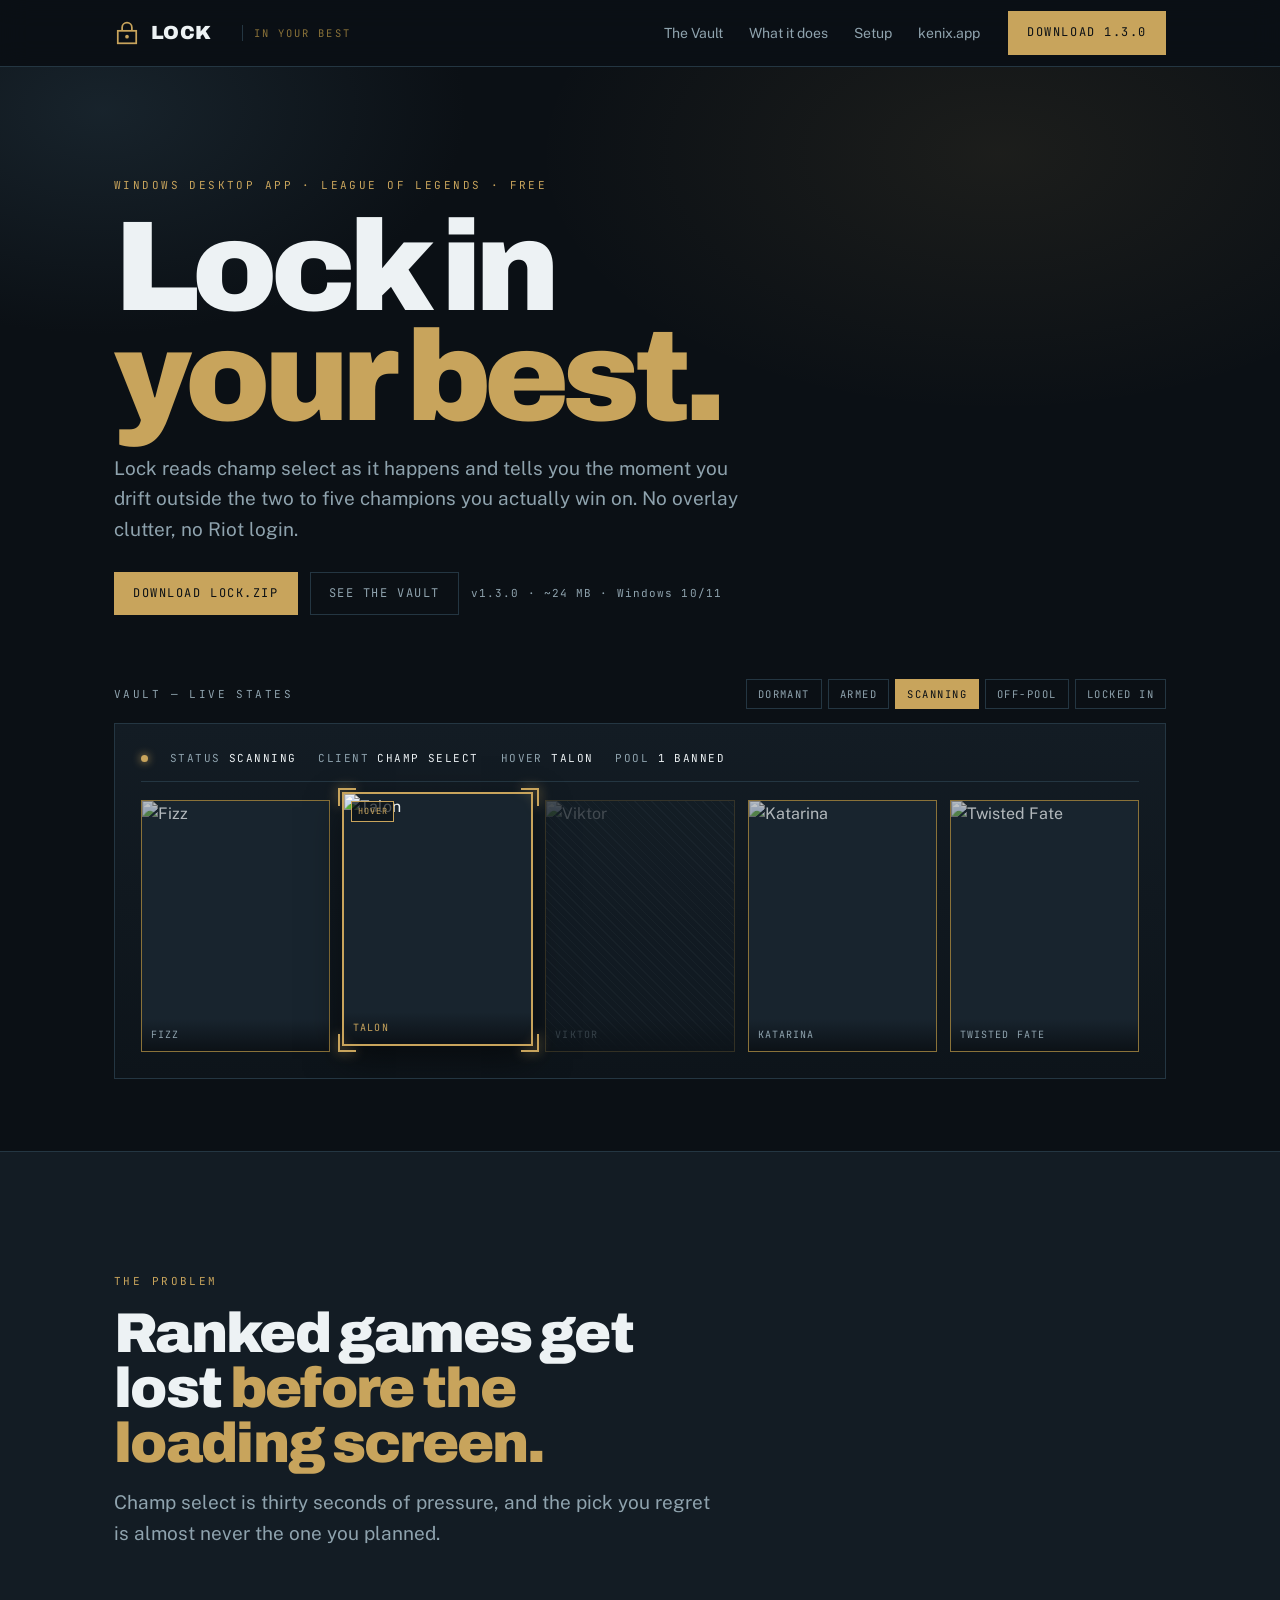
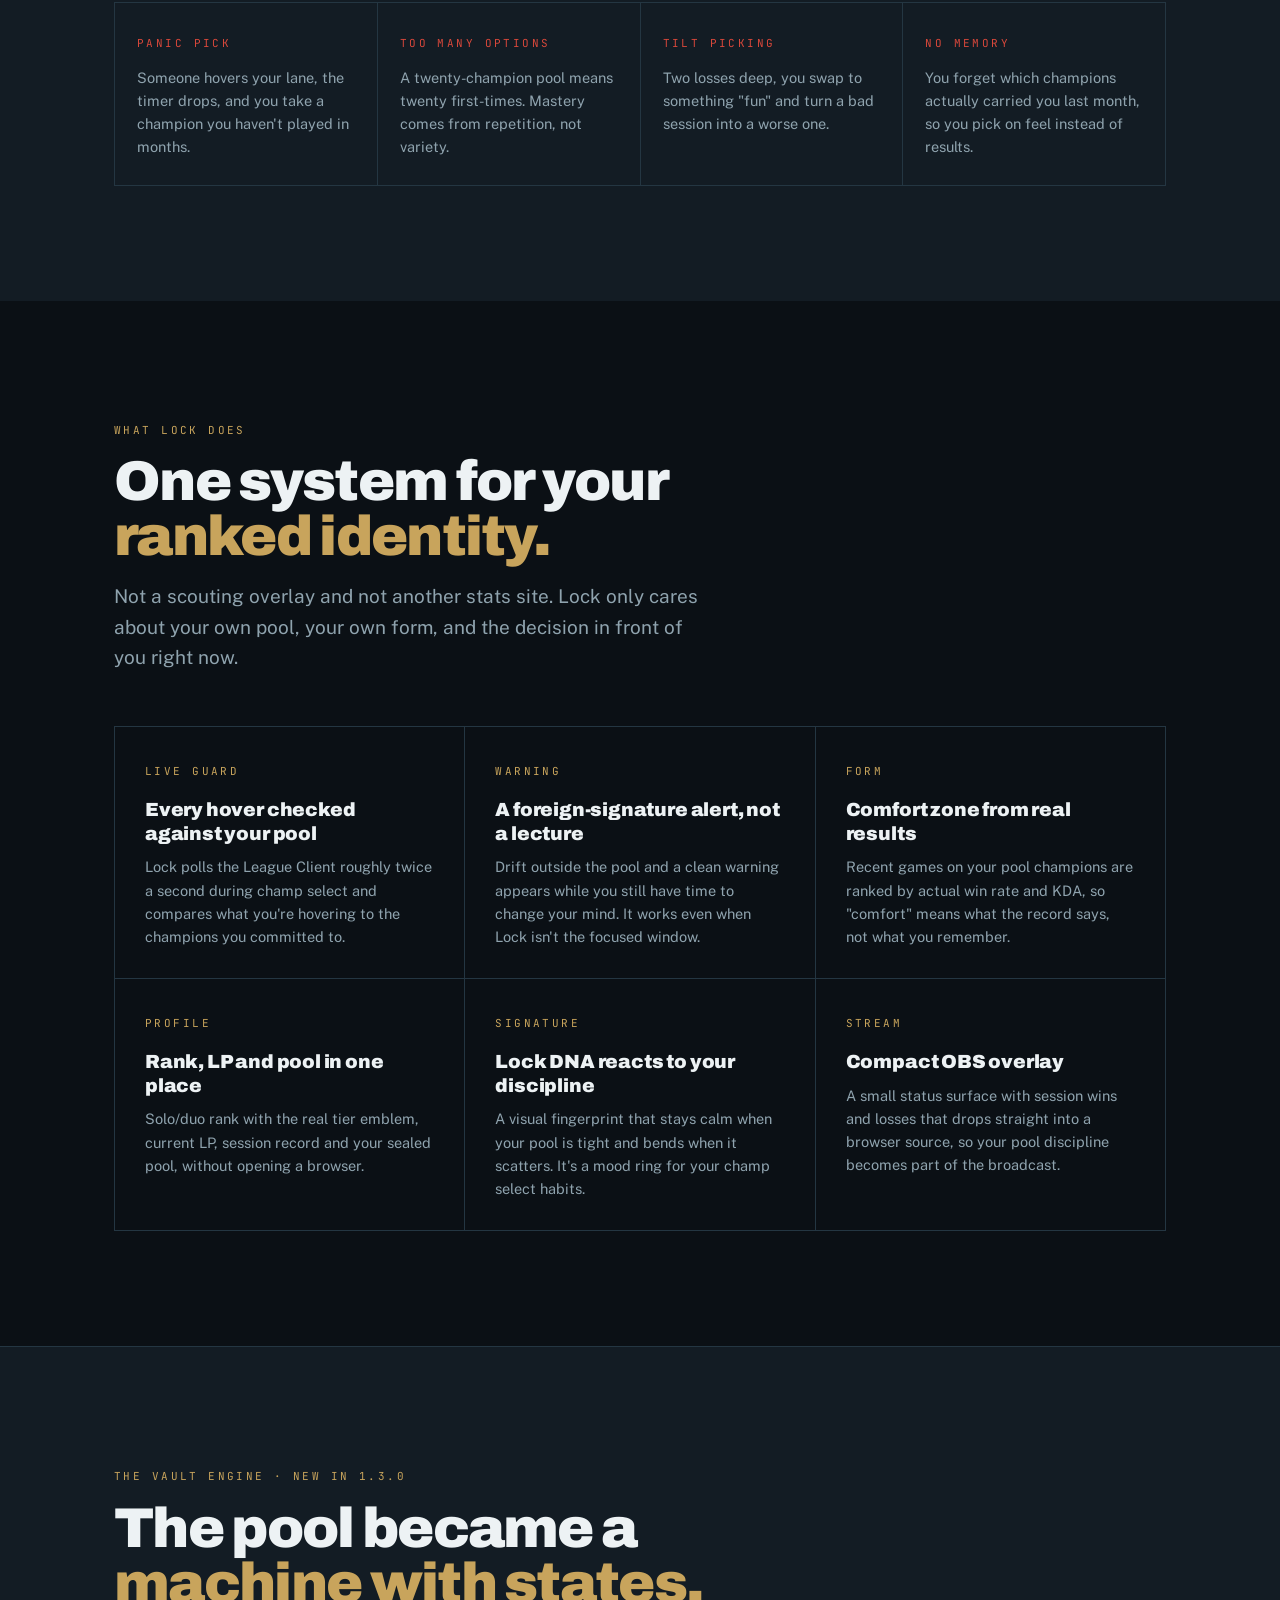
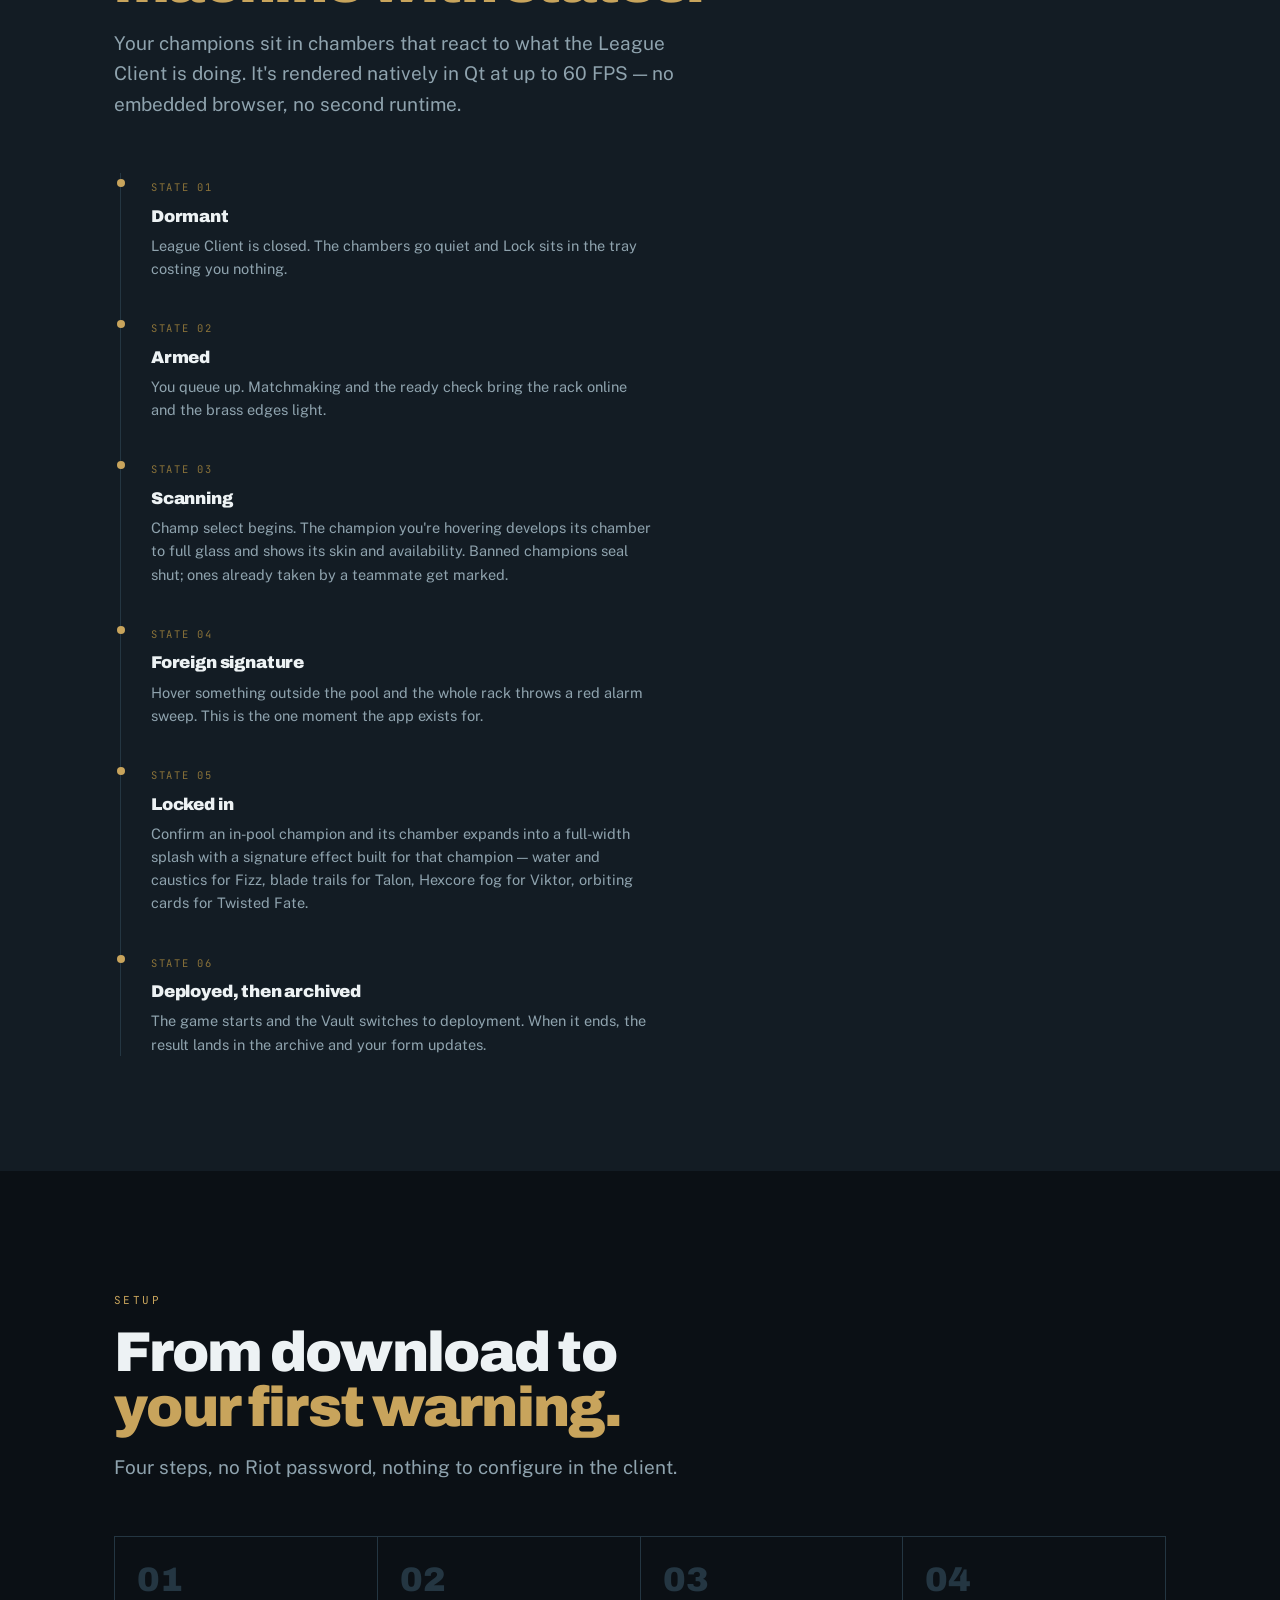
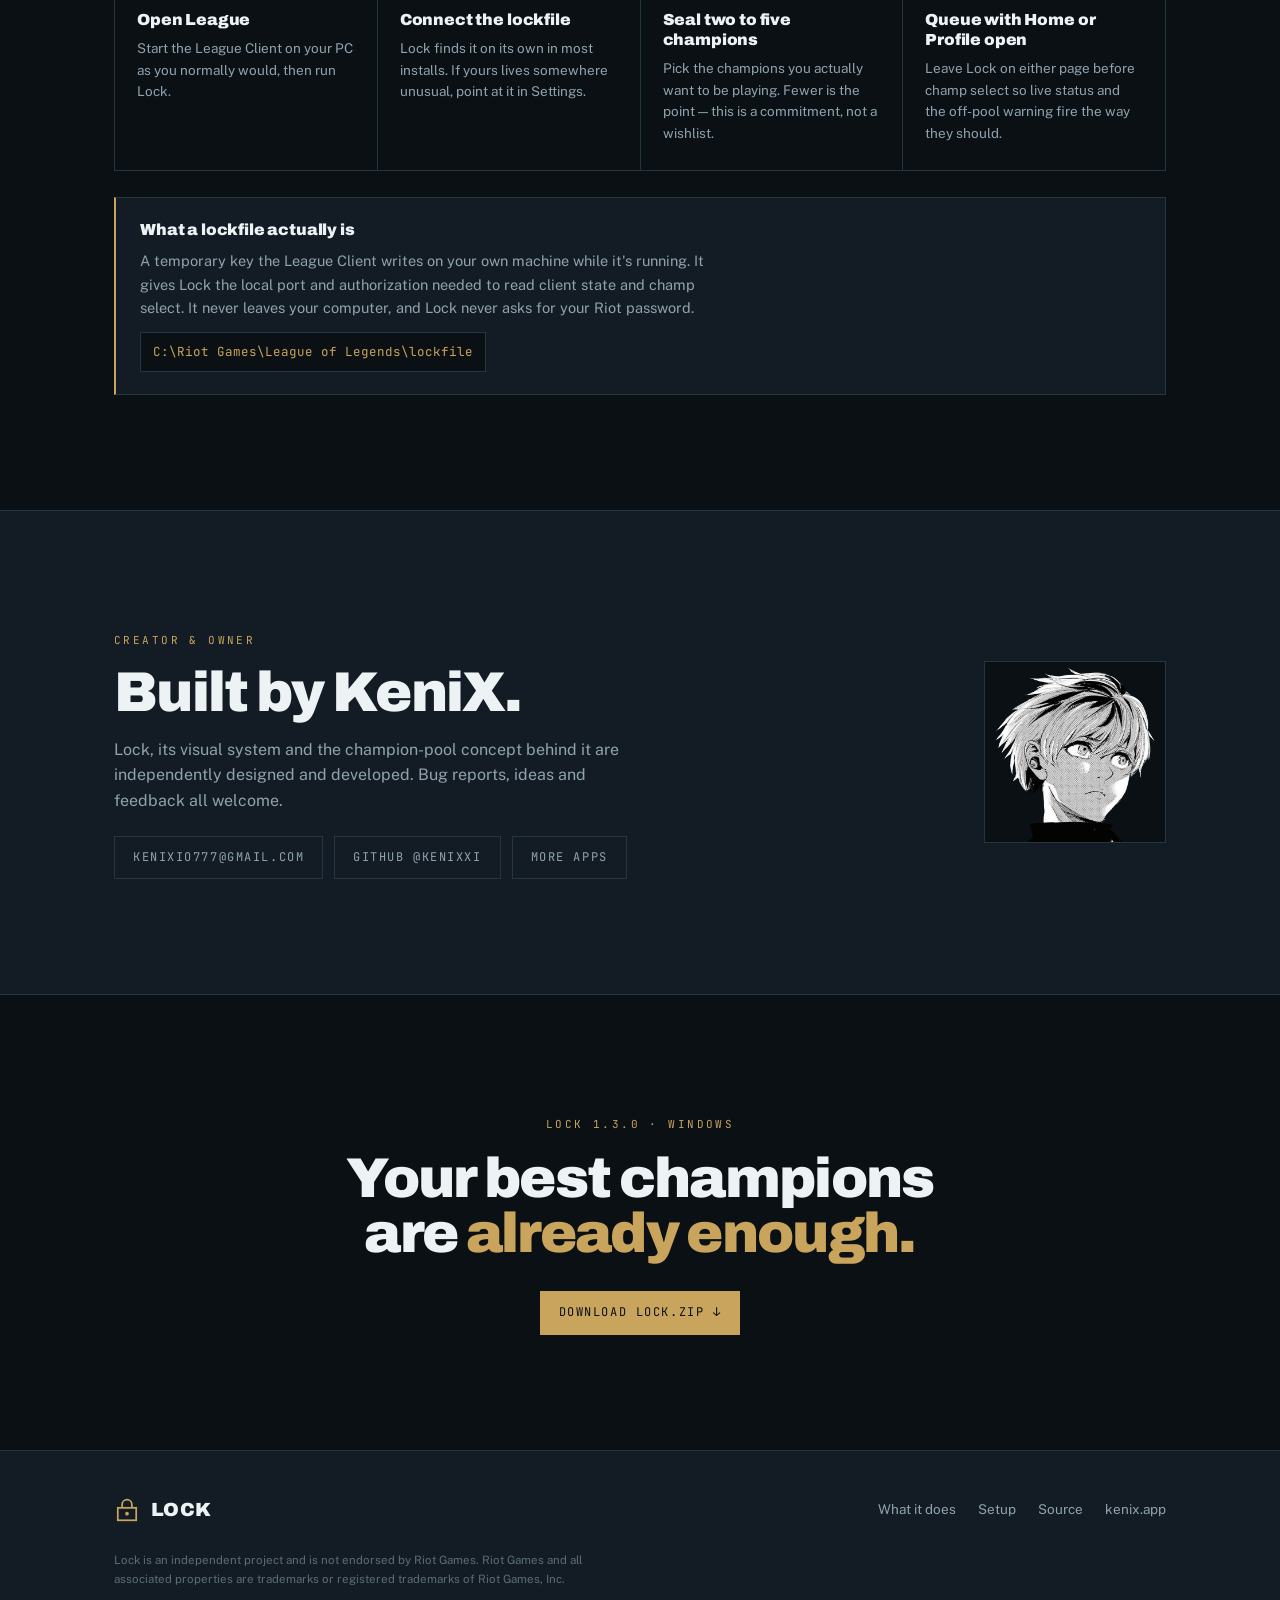
==== commit b2245d62: "Enhance rack phase animations and effects Add visual effects and animations for different rack phase" ====
--- a/index.html
+++ b/index.html
@@ -8,7 +8,9 @@
 <meta property="og:title" content="Lock — in your best">
 <meta property="og:description" content="Champion-pool discipline for League of Legends. Free Windows app.">
 <meta property="og:type" content="website">
-<link rel="icon" href="assets/Lock.ico">
+<link rel="icon" href="favicon.ico" sizes="32x32">
+<link rel="icon" href="favicon.svg" type="image/svg+xml">
+<link rel="apple-touch-icon" href="apple-touch-icon.png">
 <link rel="preconnect" href="https://fonts.googleapis.com">
 <link rel="preconnect" href="https://fonts.gstatic.com" crossorigin>
 <link href="https://fonts.googleapis.com/css2?family=Archivo:wght@500;700;900&family=Public+Sans:wght@400;500;700&family=JetBrains+Mono:wght@400;700&display=swap" rel="stylesheet">
@@ -195,7 +197,324 @@
 }
 
 /* phase states */
-.rack[data-phase="dormant"] .ch{opacity:.42;filter:saturate(.25)}
+/* ---- FX layer -------------------------------------------------------- */
+.fx{position:absolute;inset:0;pointer-events:none;z-index:3;overflow:hidden}
+
+/* scanning: a brass band raking down, bright leading edge + trailing glow */
+.fx-beam{
+  position:absolute;left:-2%;right:-2%;top:0;height:88px;opacity:0;
+  background:linear-gradient(180deg,
+    transparent 0%,
+    rgba(200,164,92,.10) 45%,
+    rgba(200,164,92,.30) 82%,
+    rgba(240,214,150,.95) 97%,
+    transparent 100%);
+}
+.rack[data-phase="scanning"] .fx-beam{animation:rake 2.2s cubic-bezier(.5,0,.5,1) infinite}
+@keyframes rake{
+  0%{top:-90px;opacity:0}
+  10%{opacity:1}
+  85%{opacity:1}
+  100%{top:100%;opacity:0}
+}
+
+/* lock-in: brass flash + shockwave ring */
+.fx-flash{
+  position:absolute;inset:0;opacity:0;
+  background:radial-gradient(62% 52% at 50% 52%,rgba(240,214,150,.6),transparent 72%);
+}
+.rack[data-phase="locked"] .fx-flash{animation:flashout 1s ease-out both}
+@keyframes flashout{0%{opacity:0}7%{opacity:1}100%{opacity:0}}
+
+.fx-ring{
+  position:absolute;left:50%;top:52%;width:46px;height:46px;margin:-23px 0 0 -23px;
+  border:2px solid rgba(240,214,150,.85);border-radius:50%;opacity:0;
+}
+.rack[data-phase="locked"] .fx-ring{animation:shock 1.15s cubic-bezier(.1,.65,.25,1) both}
+@keyframes shock{0%{opacity:.95;transform:scale(.15)}100%{opacity:0;transform:scale(11)}}
+
+/* ---- DORMANT: clearly asleep, still breathing ------------------------ */
+.rack[data-phase="dormant"] .ch{
+  filter:saturate(.06) brightness(.5) contrast(.9);
+  animation:breathe 3.2s ease-in-out infinite;
+}
+.rack[data-phase="dormant"] .ch:nth-child(2){animation-delay:.26s}
+.rack[data-phase="dormant"] .ch:nth-child(3){animation-delay:.52s}
+.rack[data-phase="dormant"] .ch:nth-child(4){animation-delay:.78s}
+.rack[data-phase="dormant"] .ch:nth-child(5){animation-delay:1.04s}
+@keyframes breathe{
+  0%,100%{opacity:.16;transform:translateY(3px) scale(.975)}
+  50%{opacity:.66;transform:translateY(0) scale(1)}
+}
+.rack[data-phase="dormant"] .fx::after{
+  content:"";position:absolute;top:0;bottom:0;width:45%;
+  background:linear-gradient(100deg,transparent,rgba(143,163,174,.16),transparent);
+  animation:driftby 5.5s ease-in-out infinite;
+}
+@keyframes driftby{
+  0%{transform:translateX(-140%)}
+  100%{transform:translateX(340%)}
+}
+
+/* ---- ARMED: the rack powering up, chamber by chamber ------------------ */
+.rack[data-phase="armed"] .ch{animation:powerup .75s cubic-bezier(.2,.75,.3,1) both}
+.rack[data-phase="armed"] .ch:nth-child(2){animation-delay:.08s}
+.rack[data-phase="armed"] .ch:nth-child(3){animation-delay:.16s}
+.rack[data-phase="armed"] .ch:nth-child(4){animation-delay:.24s}
+.rack[data-phase="armed"] .ch:nth-child(5){animation-delay:.32s}
+@keyframes powerup{
+  0%{opacity:.2;transform:translateY(14px) scale(.94);border-color:var(--edge);filter:brightness(.4)}
+  55%{opacity:1;transform:translateY(-6px) scale(1.02);border-color:var(--brass);filter:brightness(1.35);
+      box-shadow:0 0 0 1px var(--brass),0 0 30px rgba(200,164,92,.55)}
+  100%{opacity:1;transform:none;border-color:var(--brass-dim);filter:none;box-shadow:none}
+}
+.rack[data-phase="armed"] .readout{animation:charge 1.1s ease-out both}
+@keyframes charge{
+  0%{border-bottom-color:var(--edge)}
+  50%{border-bottom-color:var(--brass);box-shadow:0 2px 16px rgba(200,164,92,.35)}
+  100%{border-bottom-color:var(--edge);box-shadow:none}
+}
+
+/* ---- SCANNING: the hovered chamber holds focus ------------------------ */
+.rack[data-phase="scanning"] .ch.is-active{animation:focuspulse 1.5s ease-in-out infinite}
+@keyframes focuspulse{
+  0%,100%{box-shadow:0 0 0 1px var(--brass),0 14px 34px rgba(0,0,0,.5);
+          transform:translateY(-7px) scale(1)}
+  50%{box-shadow:0 0 0 2px var(--brass),0 0 40px rgba(200,164,92,.75),0 14px 34px rgba(0,0,0,.5);
+      transform:translateY(-11px) scale(1.035)}
+}
+
+/* ---- LOCKED IN: the payoff ------------------------------------------- */
+.rack[data-phase="locked"] .splash img{animation:kenburns 3.4s cubic-bezier(.15,.7,.25,1) both}
+@keyframes kenburns{
+  0%{transform:scale(1.34);filter:brightness(2.2) saturate(1.5)}
+  35%{filter:brightness(1.15) saturate(1.15)}
+  100%{transform:scale(1.02);filter:none}
+}
+.rack[data-phase="locked"] .ch.is-active{animation:lockin .78s cubic-bezier(.16,.9,.25,1) both}
+@keyframes lockin{
+  0%{transform:translateY(0) scale(1);filter:brightness(1)}
+  30%{transform:translateY(-30px) scale(1.2);filter:brightness(2.4)}
+  100%{transform:translateY(-12px) scale(1.08);filter:brightness(1.05)}
+}
+.rack[data-phase="locked"] .ch:not(.is-active){
+  animation:collapse .6s cubic-bezier(.4,0,.6,1) both;
+}
+@keyframes collapse{
+  0%{opacity:.72;transform:scale(1)}
+  100%{opacity:.14;transform:scale(.86) translateY(10px)}
+}
+
+/* signature effects — one per champion, same idea as the app's FX engine */
+.sig{position:absolute;inset:0;opacity:0;transition:opacity .5s}
+.rack[data-phase="locked"] .sig{opacity:1}
+.sig i{position:absolute;opacity:0}
+
+/* Fizz — caustics rolling over the splash */
+.sig[data-sig="Fizz"]{
+  background:
+    radial-gradient(55% 38% at 26% 74%,rgba(130,235,255,.55),transparent 68%),
+    radial-gradient(45% 32% at 74% 34%,rgba(90,180,255,.45),transparent 68%),
+    radial-gradient(30% 22% at 52% 58%,rgba(180,250,255,.35),transparent 70%);
+  mix-blend-mode:screen;
+  animation:caustic 3.6s ease-in-out infinite alternate;
+}
+@keyframes caustic{
+  from{transform:translate3d(-4%,2%,0) scale(1.06);opacity:.75}
+  to{transform:translate3d(5%,-3%,0) scale(1.2);opacity:1}
+}
+
+/* Talon — blade trails raking across */
+.sig[data-sig="Talon"] i{
+  display:block;opacity:1;top:-30%;bottom:-30%;width:3px;
+  background:linear-gradient(transparent,rgba(226,240,255,.95),transparent);
+  box-shadow:0 0 22px rgba(190,215,255,.8);
+  transform:rotate(17deg);
+  animation:slash 1.9s ease-in-out infinite;
+}
+.sig[data-sig="Talon"] i:nth-child(1){left:20%}
+.sig[data-sig="Talon"] i:nth-child(2){left:48%;animation-delay:.16s}
+.sig[data-sig="Talon"] i:nth-child(3){left:76%;animation-delay:.32s}
+@keyframes slash{
+  0%,68%,100%{opacity:0;transform:rotate(17deg) translateX(-70px)}
+  10%{opacity:1}
+  38%{opacity:0;transform:rotate(17deg) translateX(90px)}
+}
+
+/* Viktor — hexcore lattice firing up */
+.sig[data-sig="Viktor"]{
+  background-image:
+    repeating-linear-gradient(60deg,rgba(255,190,70,.4) 0 2px,transparent 2px 26px),
+    repeating-linear-gradient(-60deg,rgba(255,190,70,.4) 0 2px,transparent 2px 26px);
+  mix-blend-mode:screen;
+  animation:hexpulse 2.2s ease-in-out infinite;
+}
+@keyframes hexpulse{
+  0%,100%{opacity:.25;filter:blur(1px)}
+  50%{opacity:1;filter:blur(0)}
+}
+
+/* Katarina — a blade sweep circling the pick */
+.sig[data-sig="Katarina"]{
+  background:conic-gradient(from 0deg at 50% 55%,
+    transparent 0 72%,rgba(255,90,70,.7) 87%,rgba(255,190,170,.9) 92%,transparent 96%);
+  mix-blend-mode:screen;
+  animation:sweep 2.6s linear infinite;
+}
+@keyframes sweep{to{transform:rotate(360deg)}}
+
+/* Twisted Fate — cards orbiting the pick */
+.sig[data-sig="TwistedFate"] i{
+  display:block;opacity:1;width:34px;height:50px;left:50%;top:50%;
+  margin:-25px 0 0 -17px;border:2px solid rgba(255,220,130,.95);
+  background:linear-gradient(150deg,rgba(255,220,130,.4),rgba(255,150,60,.18));
+  box-shadow:0 0 24px rgba(255,200,110,.7);border-radius:4px;
+  animation:orbit 3.4s linear infinite;
+}
+.sig[data-sig="TwistedFate"] i:nth-child(2){animation-delay:-1.13s}
+.sig[data-sig="TwistedFate"] i:nth-child(3){animation-delay:-2.26s}
+@keyframes orbit{
+  from{transform:rotate(0) translateX(150px) rotate(0)}
+  to{transform:rotate(360deg) translateX(150px) rotate(-720deg)}
+}
+
+
+/* ---- SCANNING: targeting reticle that glides between chambers -------- */
+.reticle{
+  position:absolute;opacity:0;pointer-events:none;
+  transition:left .42s cubic-bezier(.2,.8,.25,1),top .42s cubic-bezier(.2,.8,.25,1),
+             width .42s cubic-bezier(.2,.8,.25,1),height .42s cubic-bezier(.2,.8,.25,1),
+             opacity .3s;
+}
+.rack[data-phase="scanning"] .reticle{opacity:1}
+.reticle i{
+  position:absolute;width:18px;height:18px;opacity:1;
+  border:2px solid var(--brass);
+  filter:drop-shadow(0 0 6px rgba(200,164,92,.9));
+  animation:reticlebreathe 1.5s ease-in-out infinite;
+}
+.reticle i:nth-child(1){left:-6px;top:-6px;border-right:0;border-bottom:0}
+.reticle i:nth-child(2){right:-6px;top:-6px;border-left:0;border-bottom:0}
+.reticle i:nth-child(3){left:-6px;bottom:-6px;border-right:0;border-top:0}
+.reticle i:nth-child(4){right:-6px;bottom:-6px;border-left:0;border-top:0}
+@keyframes reticlebreathe{0%,100%{transform:translate(0,0)}50%{transform:translate(-3px,-3px)}}
+.reticle i:nth-child(2){animation-name:reticlebreathe2}
+.reticle i:nth-child(3){animation-name:reticlebreathe3}
+.reticle i:nth-child(4){animation-name:reticlebreathe4}
+@keyframes reticlebreathe2{0%,100%{transform:translate(0,0)}50%{transform:translate(3px,-3px)}}
+@keyframes reticlebreathe3{0%,100%{transform:translate(0,0)}50%{transform:translate(-3px,3px)}}
+@keyframes reticlebreathe4{0%,100%{transform:translate(0,0)}50%{transform:translate(3px,3px)}}
+
+/* every chamber gets its own scan wipe, staggered across the rack */
+.ch::after{
+  content:"";position:absolute;left:0;right:0;height:36%;top:-40%;opacity:0;
+  background:linear-gradient(180deg,transparent,rgba(200,164,92,.28),rgba(240,214,150,.7));
+  pointer-events:none;
+}
+.rack[data-phase="scanning"] .ch::after{opacity:1;animation:chwipe 2.2s linear infinite}
+.rack[data-phase="scanning"] .ch:nth-child(2)::after{animation-delay:.11s}
+.rack[data-phase="scanning"] .ch:nth-child(3)::after{animation-delay:.22s}
+.rack[data-phase="scanning"] .ch:nth-child(4)::after{animation-delay:.33s}
+.rack[data-phase="scanning"] .ch:nth-child(5)::after{animation-delay:.44s}
+@keyframes chwipe{0%{top:-40%;opacity:0}12%{opacity:1}88%{opacity:1}100%{top:104%;opacity:0}}
+
+/* ---- LOCKED IN: animated backdrop behind the splash ------------------ */
+.splash-bg{position:absolute;inset:0;opacity:0;z-index:0;overflow:hidden;transition:opacity .6s}
+.rack[data-phase="locked"] .splash-bg{opacity:1}
+.splash-bg::before,.splash-bg::after{content:"";position:absolute;inset:-25% 0}
+
+/* the splash itself fades at the edges so the backdrop reads behind it */
+.rack[data-phase="locked"] .splash img{
+  -webkit-mask-image:radial-gradient(78% 92% at 50% 42%,#000 42%,rgba(0,0,0,.55) 68%,transparent 88%);
+  mask-image:radial-gradient(78% 92% at 50% 42%,#000 42%,rgba(0,0,0,.55) 68%,transparent 88%);
+}
+
+@keyframes floatup{from{transform:translateY(0)}to{transform:translateY(-84px)}}
+@keyframes swirl{from{transform:rotate(0)}to{transform:rotate(360deg)}}
+@keyframes glowbeat{0%,100%{opacity:.35}50%{opacity:.9}}
+
+/* Fizz — deep water: bubbles rising through caustic light */
+.splash-bg[data-sig="Fizz"]{
+  background:radial-gradient(70% 60% at 50% 55%,rgba(18,86,120,.95),rgba(6,20,32,.98));
+}
+.splash-bg[data-sig="Fizz"]::before{
+  background-image:radial-gradient(circle,rgba(170,242,255,.9) 1.6px,transparent 2.2px),
+                   radial-gradient(circle,rgba(120,210,240,.6) 1px,transparent 1.6px);
+  background-size:84px 84px,52px 52px;
+  animation:floatup 6s linear infinite;
+}
+.splash-bg[data-sig="Fizz"]::after{
+  background:radial-gradient(45% 35% at 30% 65%,rgba(120,235,255,.45),transparent 70%),
+             radial-gradient(40% 30% at 72% 38%,rgba(70,170,255,.4),transparent 70%);
+  animation:glowbeat 3.2s ease-in-out infinite;
+}
+
+/* Talon — night ambush: steel haze and drifting sparks */
+.splash-bg[data-sig="Talon"]{
+  background:radial-gradient(70% 60% at 50% 50%,rgba(38,48,72,.95),rgba(6,9,16,.99));
+}
+.splash-bg[data-sig="Talon"]::before{
+  background-image:radial-gradient(circle,rgba(206,226,255,.75) 1.2px,transparent 1.8px);
+  background-size:96px 96px;
+  animation:floatup 7.5s linear infinite;
+}
+.splash-bg[data-sig="Talon"]::after{
+  background:linear-gradient(115deg,transparent 30%,rgba(150,180,230,.3) 50%,transparent 70%);
+  animation:glowbeat 2.4s ease-in-out infinite;
+}
+
+/* Viktor — the Hexcore: rings turning inside a furnace glow */
+.splash-bg[data-sig="Viktor"]{
+  background:radial-gradient(60% 55% at 50% 52%,rgba(120,72,12,.95),rgba(10,8,6,.99));
+}
+.splash-bg[data-sig="Viktor"]::before{
+  inset:-40%;
+  background:conic-gradient(from 0deg at 50% 50%,
+    transparent 0 8%,rgba(255,190,70,.35) 12%,transparent 20%,
+    transparent 33%,rgba(255,190,70,.35) 37%,transparent 45%,
+    transparent 58%,rgba(255,190,70,.35) 62%,transparent 70%,
+    transparent 83%,rgba(255,190,70,.35) 87%,transparent 95%);
+  animation:swirl 14s linear infinite;
+}
+.splash-bg[data-sig="Viktor"]::after{
+  background:radial-gradient(38% 38% at 50% 50%,rgba(255,205,110,.6),transparent 70%);
+  animation:glowbeat 2s ease-in-out infinite;
+}
+
+/* Katarina — embers climbing out of a crimson dark */
+.splash-bg[data-sig="Katarina"]{
+  background:radial-gradient(65% 58% at 50% 58%,rgba(104,18,22,.95),rgba(14,5,7,.99));
+}
+.splash-bg[data-sig="Katarina"]::before{
+  background-image:radial-gradient(circle,rgba(255,150,90,.95) 1.8px,transparent 2.4px),
+                   radial-gradient(circle,rgba(255,90,60,.65) 1.1px,transparent 1.7px);
+  background-size:72px 72px,44px 44px;
+  animation:floatup 4.4s linear infinite;
+}
+.splash-bg[data-sig="Katarina"]::after{
+  background:radial-gradient(40% 34% at 50% 62%,rgba(255,110,80,.5),transparent 72%);
+  animation:glowbeat 1.8s ease-in-out infinite;
+}
+
+/* Twisted Fate — a table of gold light and turning cards */
+.splash-bg[data-sig="TwistedFate"]{
+  background:radial-gradient(66% 58% at 50% 55%,rgba(96,66,16,.95),rgba(14,10,4,.99));
+}
+.splash-bg[data-sig="TwistedFate"]::before{
+  inset:-40%;
+  background:conic-gradient(from 0deg at 50% 50%,
+    transparent 0 22%,rgba(255,214,130,.3) 26%,transparent 32%,
+    transparent 72%,rgba(255,214,130,.3) 76%,transparent 82%);
+  animation:swirl 9s linear infinite;
+}
+.splash-bg[data-sig="TwistedFate"]::after{
+  background-image:radial-gradient(circle,rgba(255,225,150,.9) 1.5px,transparent 2.1px);
+  background-size:66px 66px;
+  animation:floatup 5.2s linear infinite;
+}
+
+/* ---- base per-phase looks (unchanged behaviour) ---------------------- */
+.rack[data-phase="dormant"] .ch{opacity:.42}
 .rack[data-phase="armed"] .ch,
 .rack[data-phase="scanning"] .ch,
 .rack[data-phase="locked"] .ch,
@@ -216,7 +535,7 @@
 .rack[data-phase="locked"] .ch.is-active .ch-name{color:var(--brass)}
 .rack[data-phase="scanning"] .ch.is-active .ch-state,
 .rack[data-phase="locked"] .ch.is-active .ch-state{opacity:1;border-color:var(--brass);color:var(--brass)}
-.rack[data-phase="locked"] .ch:not(.is-active){opacity:.3}
+
 
 /* sealed */
 .rack[data-phase="scanning"] .ch.is-sealed,
@@ -382,7 +701,15 @@
           <span>Pool <b id="r-pool">5 sealed</b></span>
         </div>
 
+        <div class="splash-bg" id="splashbg"></div>
         <div class="splash" id="splash"><img id="splash-img" src="" alt=""></div>
+        <div class="fx" aria-hidden="true">
+          <span class="fx-beam"></span>
+          <span class="fx-flash"></span>
+          <span class="fx-ring"></span>
+          <span class="reticle" id="reticle"><i></i><i></i><i></i><i></i></span>
+          <span class="sig" id="sig"><i></i><i></i><i></i></span>
+        </div>
 
         <div class="chambers" id="chambers">
           <div class="ch" data-champ="Fizz" data-key="Fizz">
@@ -617,7 +944,32 @@
   var idx=0, timer=null, manual=false;
   var reduce=window.matchMedia('(prefers-reduced-motion: reduce)').matches;
   var splashImg=document.getElementById('splash-img');
+  var splashBg=document.getElementById('splashbg');
+  var sig=document.getElementById('sig');
+  var reticle=document.getElementById('reticle');
   var DD='https://ddragon.leagueoflegends.com/cdn/img/champion/splash/';
+
+  var reticleReady=false;
+  function placeReticle(el){
+    if(!el||!reticle)return;
+    var r=rack.getBoundingClientRect(), c=el.getBoundingClientRect();
+    if(!reticleReady){reticle.style.transition='none';}
+    reticle.style.left=(c.left-r.left)+'px';
+    reticle.style.top=(c.top-r.top)+'px';
+    reticle.style.width=c.width+'px';
+    reticle.style.height=c.height+'px';
+    if(!reticleReady){
+      // let the first position paint, then allow it to glide
+      requestAnimationFrame(function(){
+        requestAnimationFrame(function(){reticle.style.transition='';reticleReady=true;});
+      });
+    }
+  }
+
+  function reposition(){
+    var active=rack.querySelector('.ch.is-active');
+    if(active)placeReticle(active);
+  }
 
   function markActive(i){
     chambers.forEach(function(c){c.classList.remove('is-active')});
@@ -625,9 +977,15 @@
       pool[i].classList.add('is-active');
       splashImg.src=DD+pool[i].dataset.key+'_0.jpg';
       splashImg.alt=pool[i].dataset.champ;
+      sig.setAttribute('data-sig',pool[i].dataset.key);
+      splashBg.setAttribute('data-sig',pool[i].dataset.key);
+      placeReticle(pool[i]);
     }
     return pool[i]?pool[i].dataset.champ:'—';
   }
+
+  window.addEventListener('resize',reposition);
+  window.addEventListener('load',reposition);
 
   function set(p,fromUser){
     rack.dataset.phase=p;
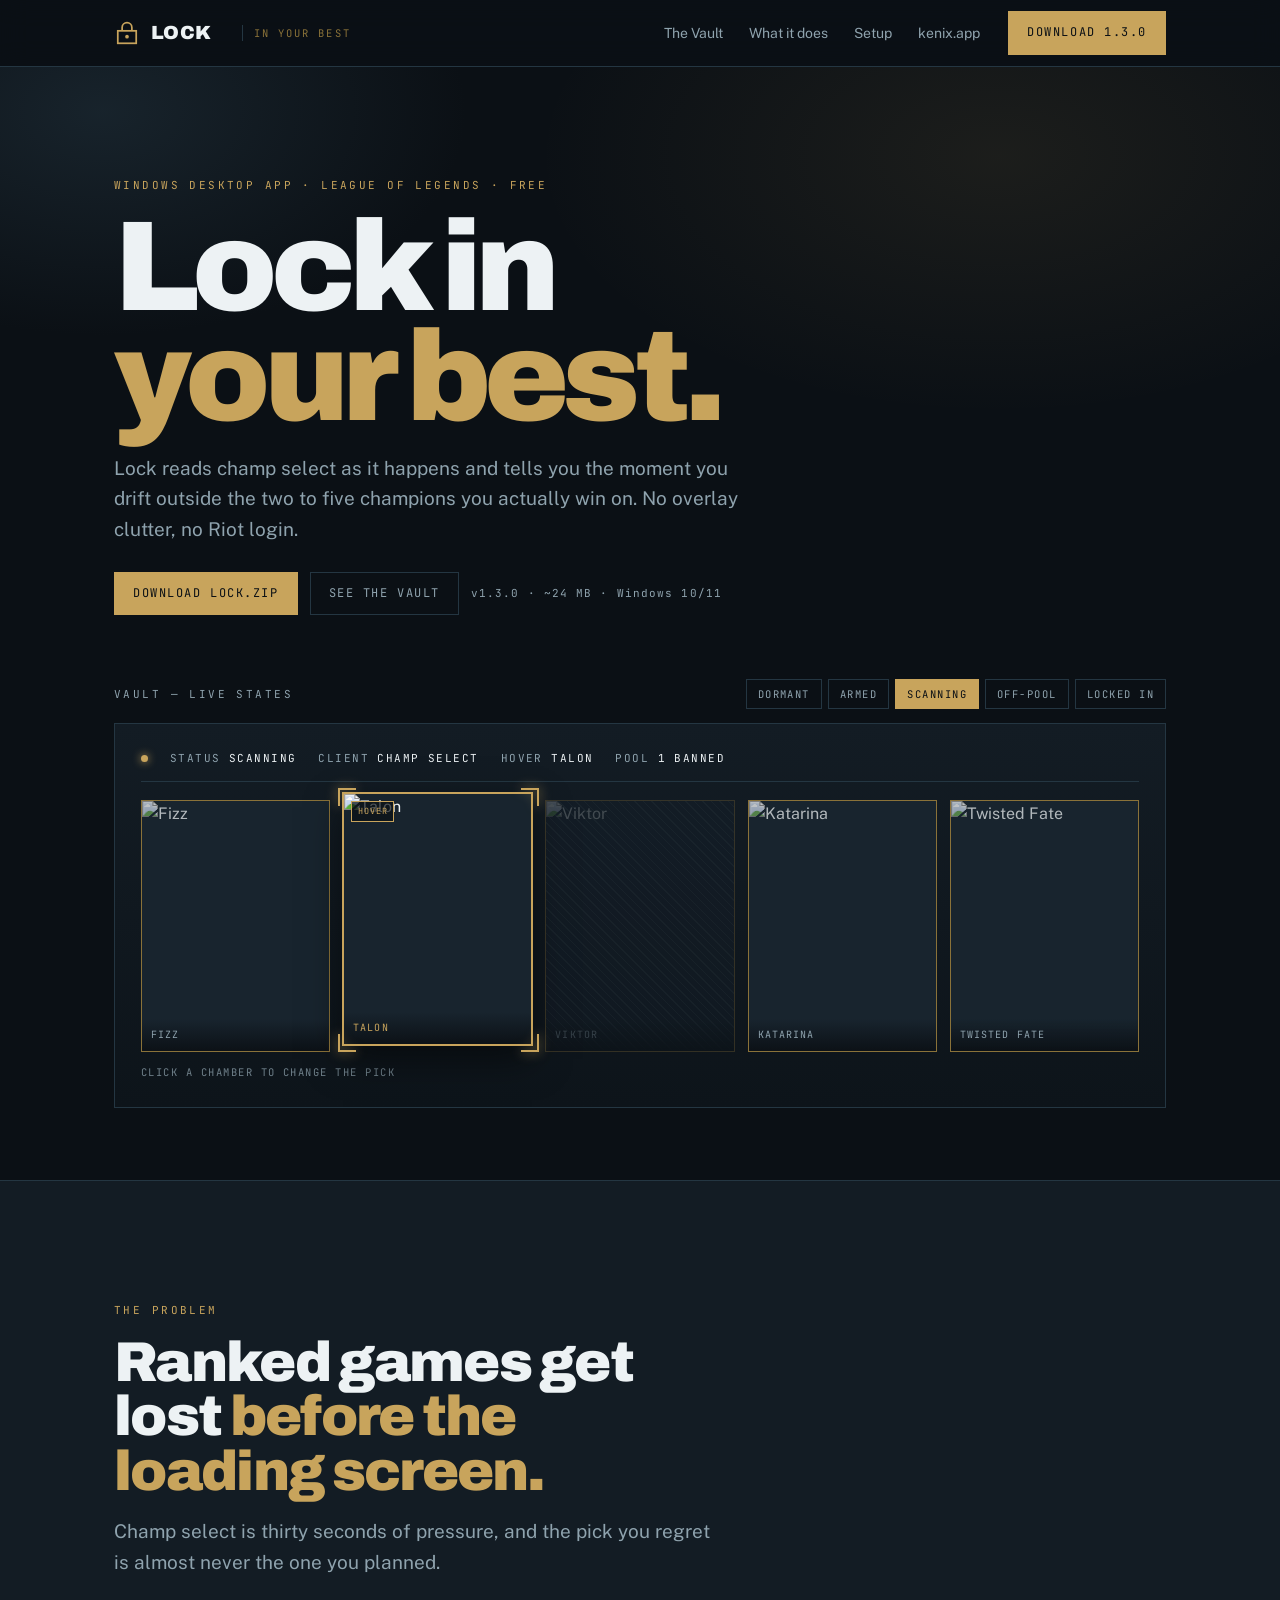
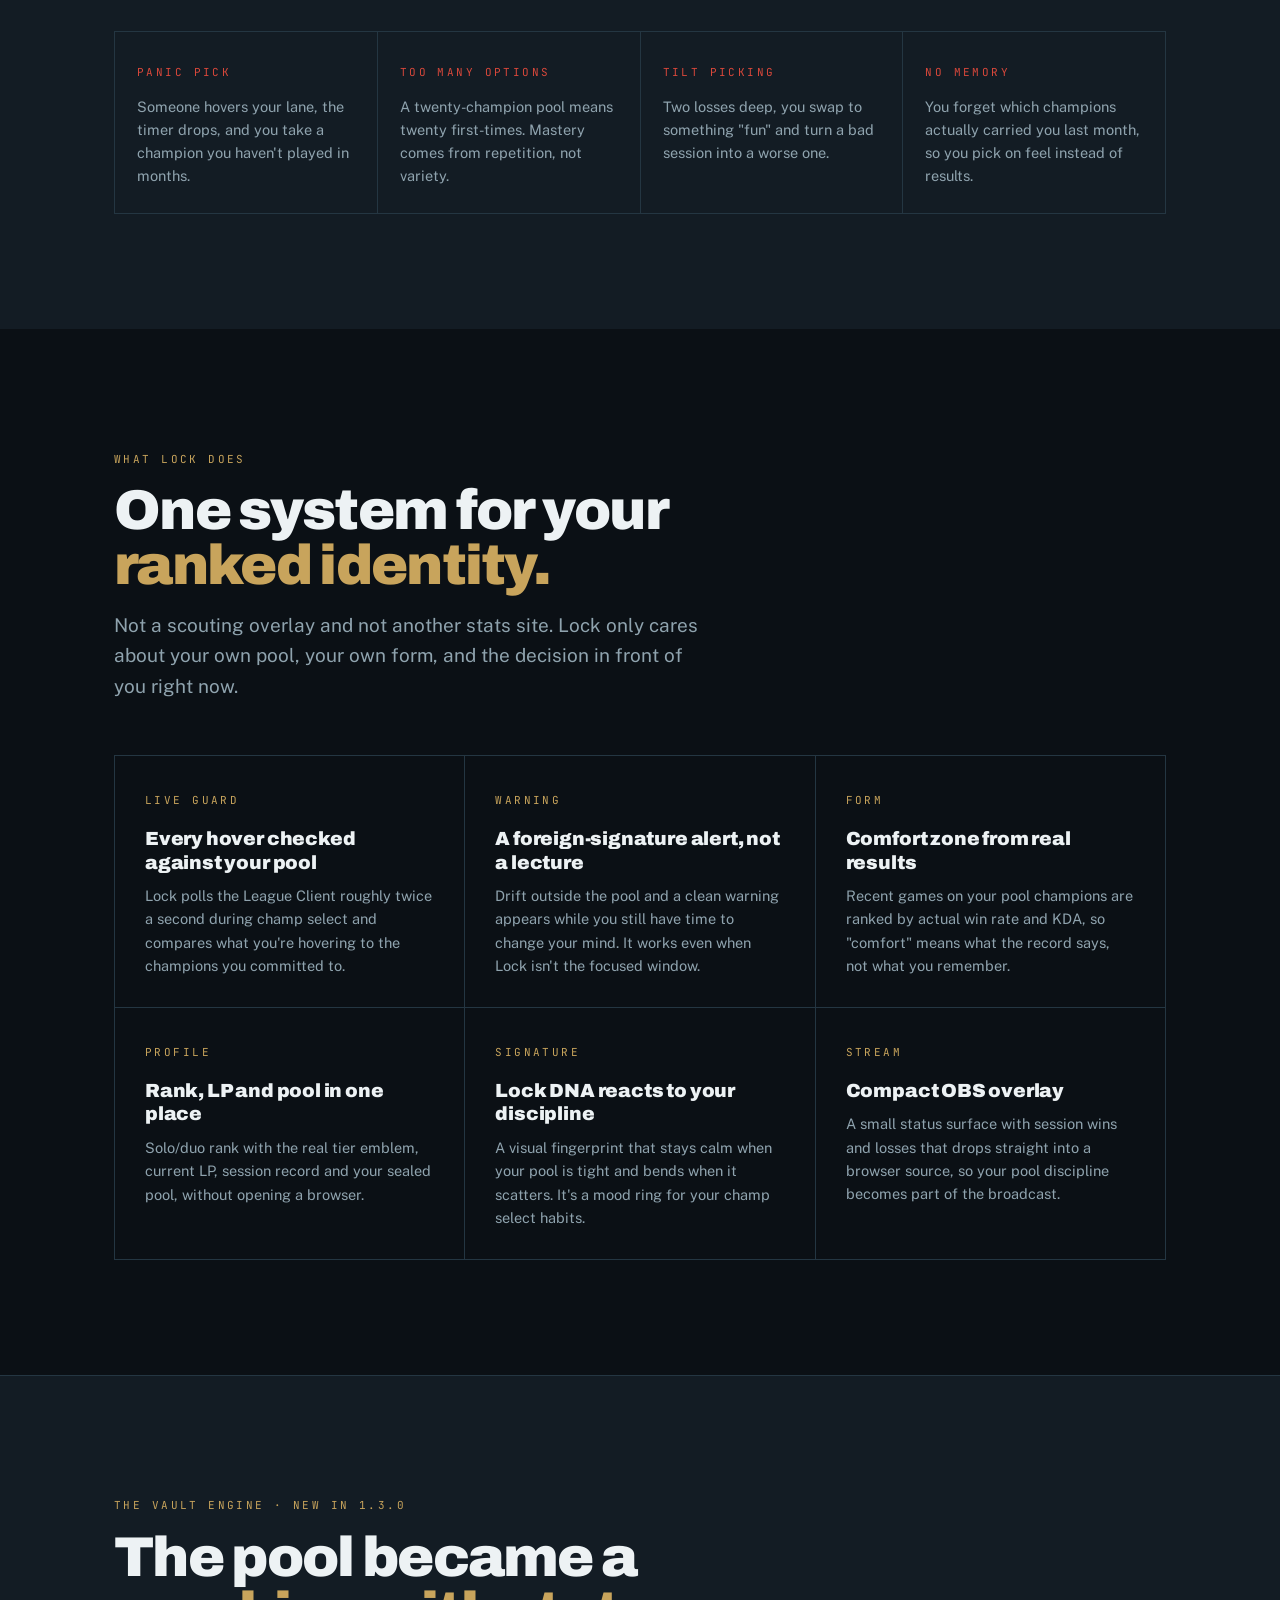
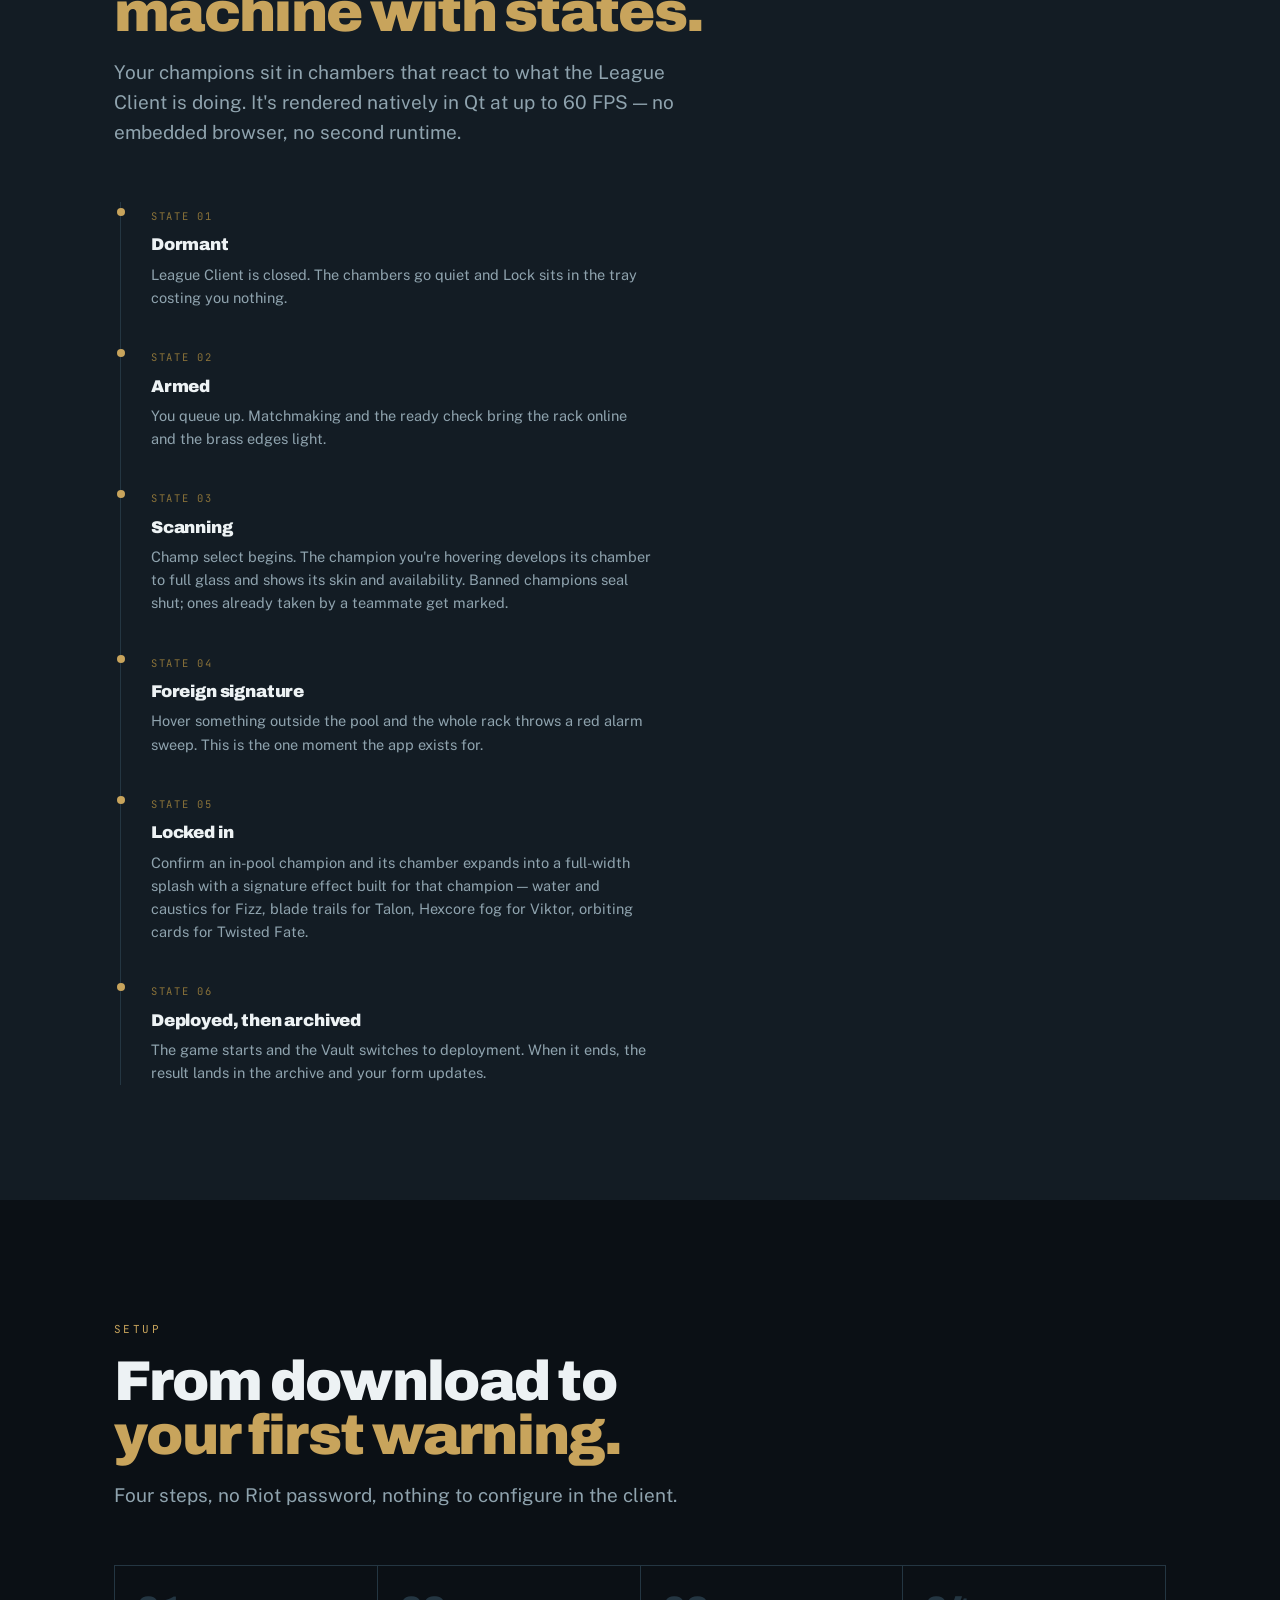
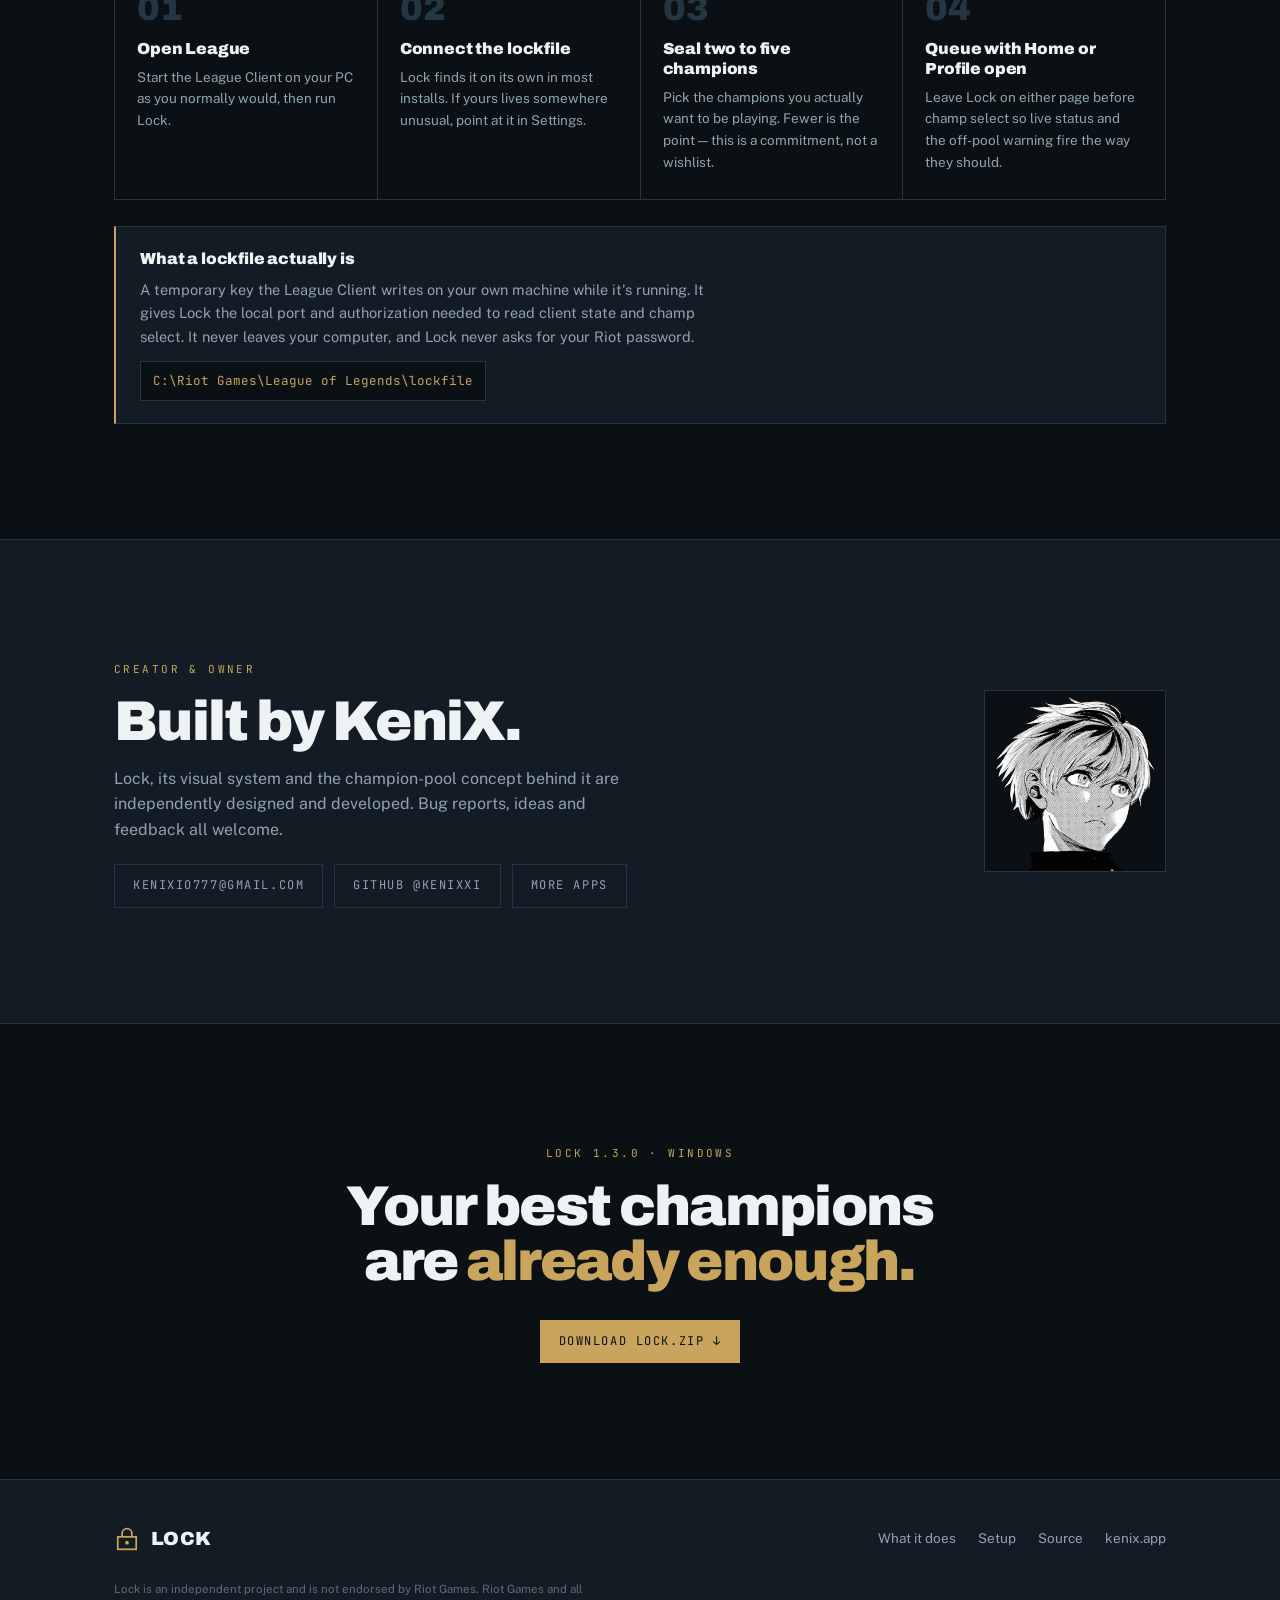
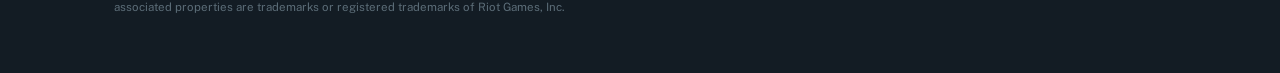
==== commit 52902d8e: "Enhance champion selection with accessibility features Added hover and focus styles for champion sel" ====
--- a/index.html
+++ b/index.html
@@ -166,7 +166,7 @@
 
 .chambers{display:grid;grid-template-columns:repeat(5,1fr);gap:clamp(7px,1.1vw,13px)}
 .ch{
-  position:relative;aspect-ratio:3/4;
+  position:relative;aspect-ratio:3/4;cursor:pointer;
   border:1px solid var(--edge);
   background:var(--panel);
   overflow:hidden;
@@ -407,8 +407,14 @@
 
 /* every chamber gets its own scan wipe, staggered across the rack */
 .ch::after{
-  content:"";position:absolute;left:0;right:0;height:36%;top:-40%;opacity:0;
-  background:linear-gradient(180deg,transparent,rgba(200,164,92,.28),rgba(240,214,150,.7));
+  content:"";position:absolute;left:0;right:0;height:52%;top:-55%;opacity:0;
+  background:linear-gradient(180deg,
+    transparent 0%,
+    rgba(200,164,92,.14) 38%,
+    rgba(245,222,164,.42) 62%,
+    rgba(200,164,92,.12) 80%,
+    transparent 100%);
+  mix-blend-mode:screen;
   pointer-events:none;
 }
 .rack[data-phase="scanning"] .ch::after{opacity:1;animation:chwipe 2.2s linear infinite}
@@ -511,6 +517,25 @@
   background-image:radial-gradient(circle,rgba(255,225,150,.9) 1.5px,transparent 2.1px);
   background-size:66px 66px;
   animation:floatup 5.2s linear infinite;
+}
+
+
+/* visitors can pick the champion themselves */
+.ch:hover{border-color:var(--brass)}
+.ch:hover img{opacity:.9;filter:grayscale(.1)}
+.ch:focus-visible{outline:2px solid var(--brass);outline-offset:3px}
+.ch.is-sealed{cursor:not-allowed}
+.ch.is-sealed:hover{border-color:var(--alarm)}
+.ch.shake{animation:nope .32s ease-in-out}
+@keyframes nope{
+  0%,100%{transform:translateX(0)}
+  25%{transform:translateX(-5px)}
+  75%{transform:translateX(5px)}
+}
+.pickhint{
+  display:block;margin-top:12px;
+  font-family:var(--data);font-size:10.5px;letter-spacing:.14em;
+  text-transform:uppercase;color:var(--mist);opacity:.75;
 }
 
 /* ---- base per-phase looks (unchanged behaviour) ---------------------- */
@@ -564,8 +589,16 @@
 .foreign span{color:var(--mist);display:block;font-size:12px}
 
 @media(max-width:620px){
-  .chambers{grid-template-columns:repeat(3,1fr)}
-  .ch:nth-child(n+4){display:none}
+  /* keep all five: the JS cycle runs over the whole pool, so hiding any
+     chamber leaves the splash showing a champion with no chamber to match */
+  .chambers{gap:5px}
+  .ch-name{padding:5px 5px;font-size:8px;letter-spacing:.06em}
+  .ch-state{font-size:7px;padding:2px 4px;top:4px;left:4px}
+  .reticle i{width:12px;height:12px}
+}
+@media(max-width:420px){
+  .chambers{gap:4px}
+  .ch-name{font-size:7px;letter-spacing:.03em}
 }
 
 /* ---------- sections ---------- */
@@ -712,27 +745,29 @@
         </div>
 
         <div class="chambers" id="chambers">
-          <div class="ch" data-champ="Fizz" data-key="Fizz">
+          <div role="button" tabindex="0" class="ch" data-champ="Fizz" data-key="Fizz">
             <img src="https://ddragon.leagueoflegends.com/cdn/img/champion/loading/Fizz_0.jpg" alt="Fizz">
             <span class="ch-state">Hover</span><span class="ch-name">Fizz</span>
           </div>
-          <div class="ch" data-champ="Talon" data-key="Talon">
+          <div role="button" tabindex="0" class="ch" data-champ="Talon" data-key="Talon">
             <img src="https://ddragon.leagueoflegends.com/cdn/img/champion/loading/Talon_0.jpg" alt="Talon">
             <span class="ch-state">Hover</span><span class="ch-name">Talon</span>
           </div>
-          <div class="ch is-sealed" data-champ="Viktor" data-key="Viktor">
+          <div role="button" tabindex="0" aria-disabled="true" class="ch is-sealed" data-champ="Viktor" data-key="Viktor">
             <img src="https://ddragon.leagueoflegends.com/cdn/img/champion/loading/Viktor_0.jpg" alt="Viktor">
             <span class="ch-state">Banned</span><span class="ch-name">Viktor</span>
           </div>
-          <div class="ch" data-champ="Katarina" data-key="Katarina">
+          <div role="button" tabindex="0" class="ch" data-champ="Katarina" data-key="Katarina">
             <img src="https://ddragon.leagueoflegends.com/cdn/img/champion/loading/Katarina_0.jpg" alt="Katarina">
             <span class="ch-state">Hover</span><span class="ch-name">Katarina</span>
           </div>
-          <div class="ch" data-champ="Twisted Fate" data-key="TwistedFate">
+          <div role="button" tabindex="0" class="ch" data-champ="Twisted Fate" data-key="TwistedFate">
             <img src="https://ddragon.leagueoflegends.com/cdn/img/champion/loading/TwistedFate_0.jpg" alt="Twisted Fate">
             <span class="ch-state">Hover</span><span class="ch-name">Twisted Fate</span>
           </div>
         </div>
+
+        <span class="pickhint">Click a chamber to change the pick</span>
 
         <div class="foreign">
           <img class="foreign-art" src="https://ddragon.leagueoflegends.com/cdn/img/champion/loading/Camille_0.jpg" alt="Camille">
@@ -953,6 +988,10 @@
   function placeReticle(el){
     if(!el||!reticle)return;
     var r=rack.getBoundingClientRect(), c=el.getBoundingClientRect();
+    // a hidden or not-yet-laid-out chamber measures zero; parking the
+    // reticle at 0,0 would leave a stray bracket in the corner
+    if(c.width<2||c.height<2){reticle.style.opacity='0';return;}
+    reticle.style.opacity='';
     if(!reticleReady){reticle.style.transition='none';}
     reticle.style.left=(c.left-r.left)+'px';
     reticle.style.top=(c.top-r.top)+'px';
@@ -1003,6 +1042,44 @@
 
   btns.forEach(function(b){b.addEventListener('click',function(){set(b.dataset.p,true)})});
 
+  // Let the visitor drive it: pick any champion in the pool.
+  function choose(el){
+    if(el.classList.contains('is-sealed')){
+      el.classList.remove('shake');
+      void el.offsetWidth;              // restart the animation
+      el.classList.add('shake');
+      return;
+    }
+    var i=pool.indexOf(el);
+    if(i<0)return;
+    idx=i;
+    manual=true;
+    clearInterval(timer);
+    var phase=rack.dataset.phase;
+    if(phase==='dormant'||phase==='armed'){
+      set('scanning',true);
+    }else if(phase==='locked'){
+      // replay the lock-in so the new champion gets the full payoff
+      rack.dataset.phase='scanning';
+      markActive(idx);
+      requestAnimationFrame(function(){set('locked',true)});
+      return;
+    }else{
+      markActive(idx);
+      el_readout_hover(pool[idx].dataset.champ);
+    }
+  }
+  function el_readout_hover(name){
+    if(rack.dataset.phase!=='alarm')el.hover.textContent=name;
+  }
+
+  chambers.forEach(function(c){
+    c.addEventListener('click',function(){choose(c)});
+    c.addEventListener('keydown',function(ev){
+      if(ev.key==='Enter'||ev.key===' '){ev.preventDefault();choose(c);}
+    });
+  });
+
   if(!reduce){
     timer=setInterval(function(){
       if(manual)return;
